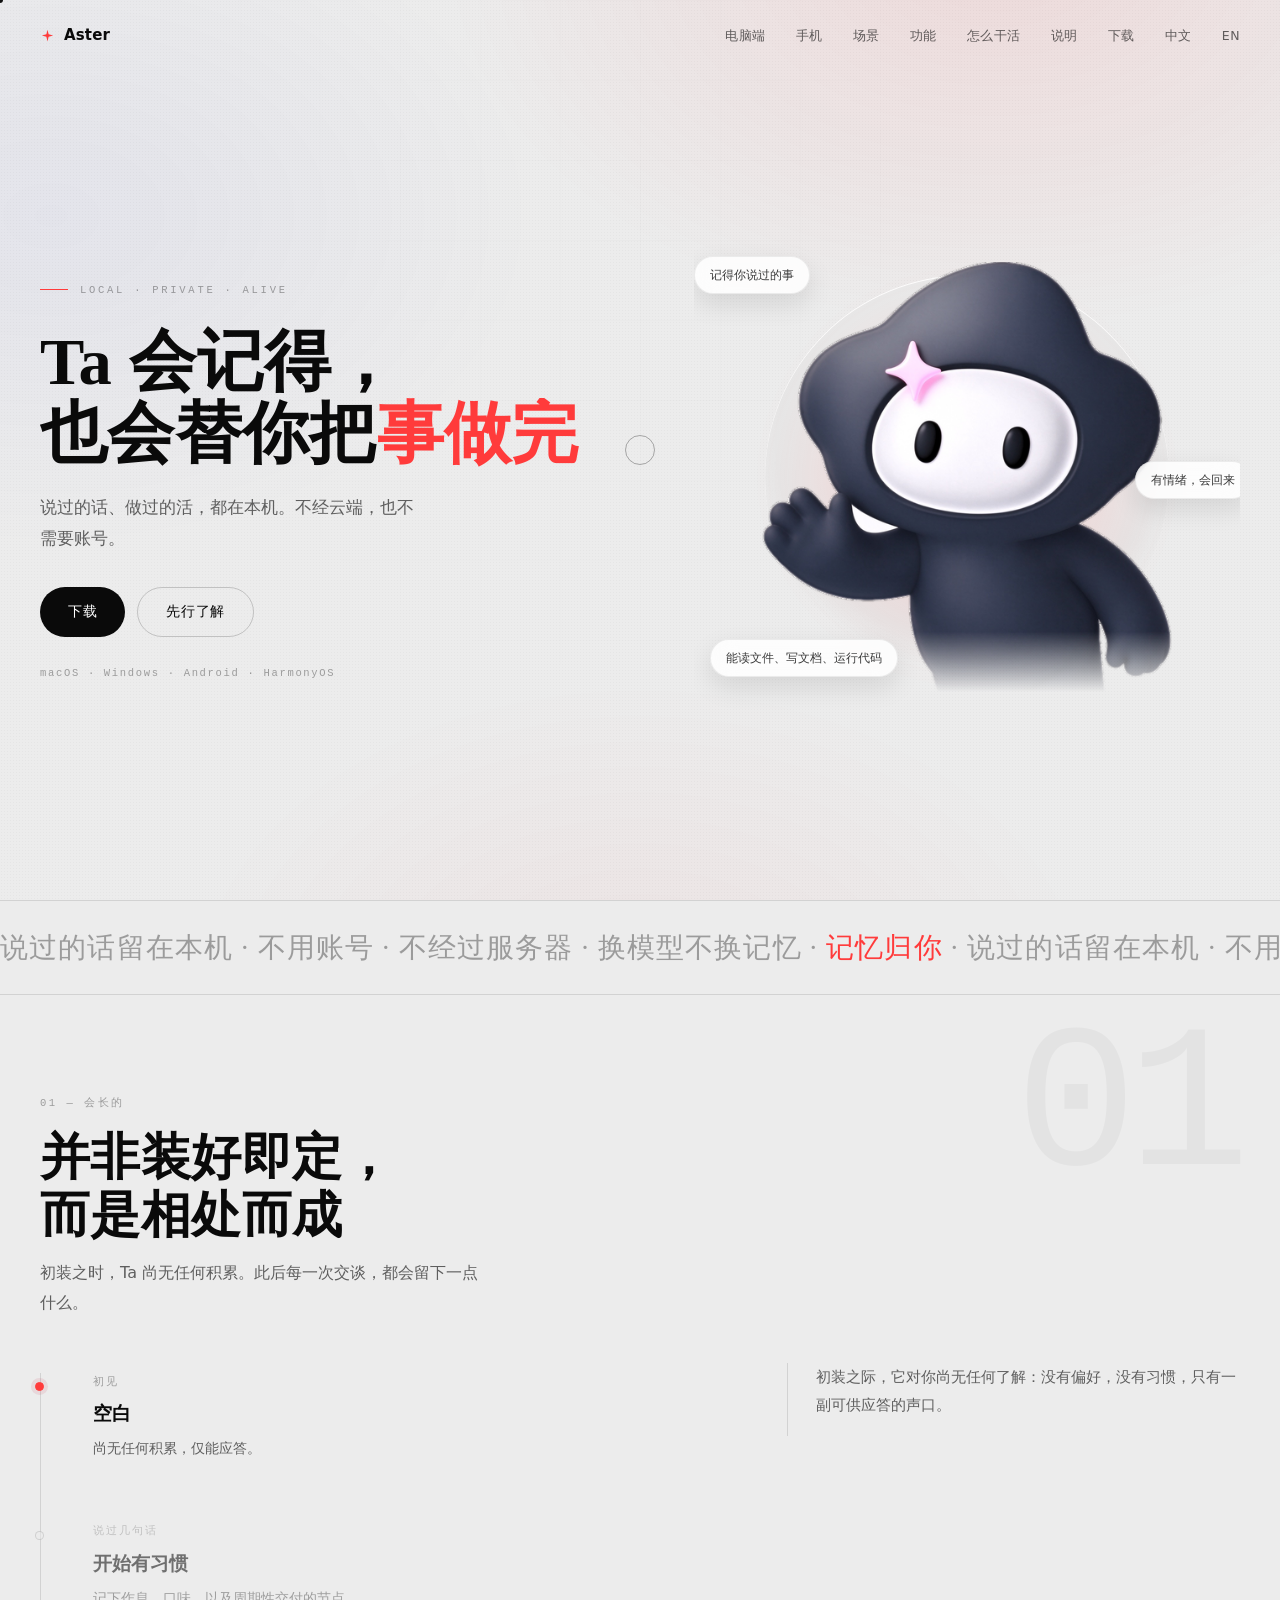
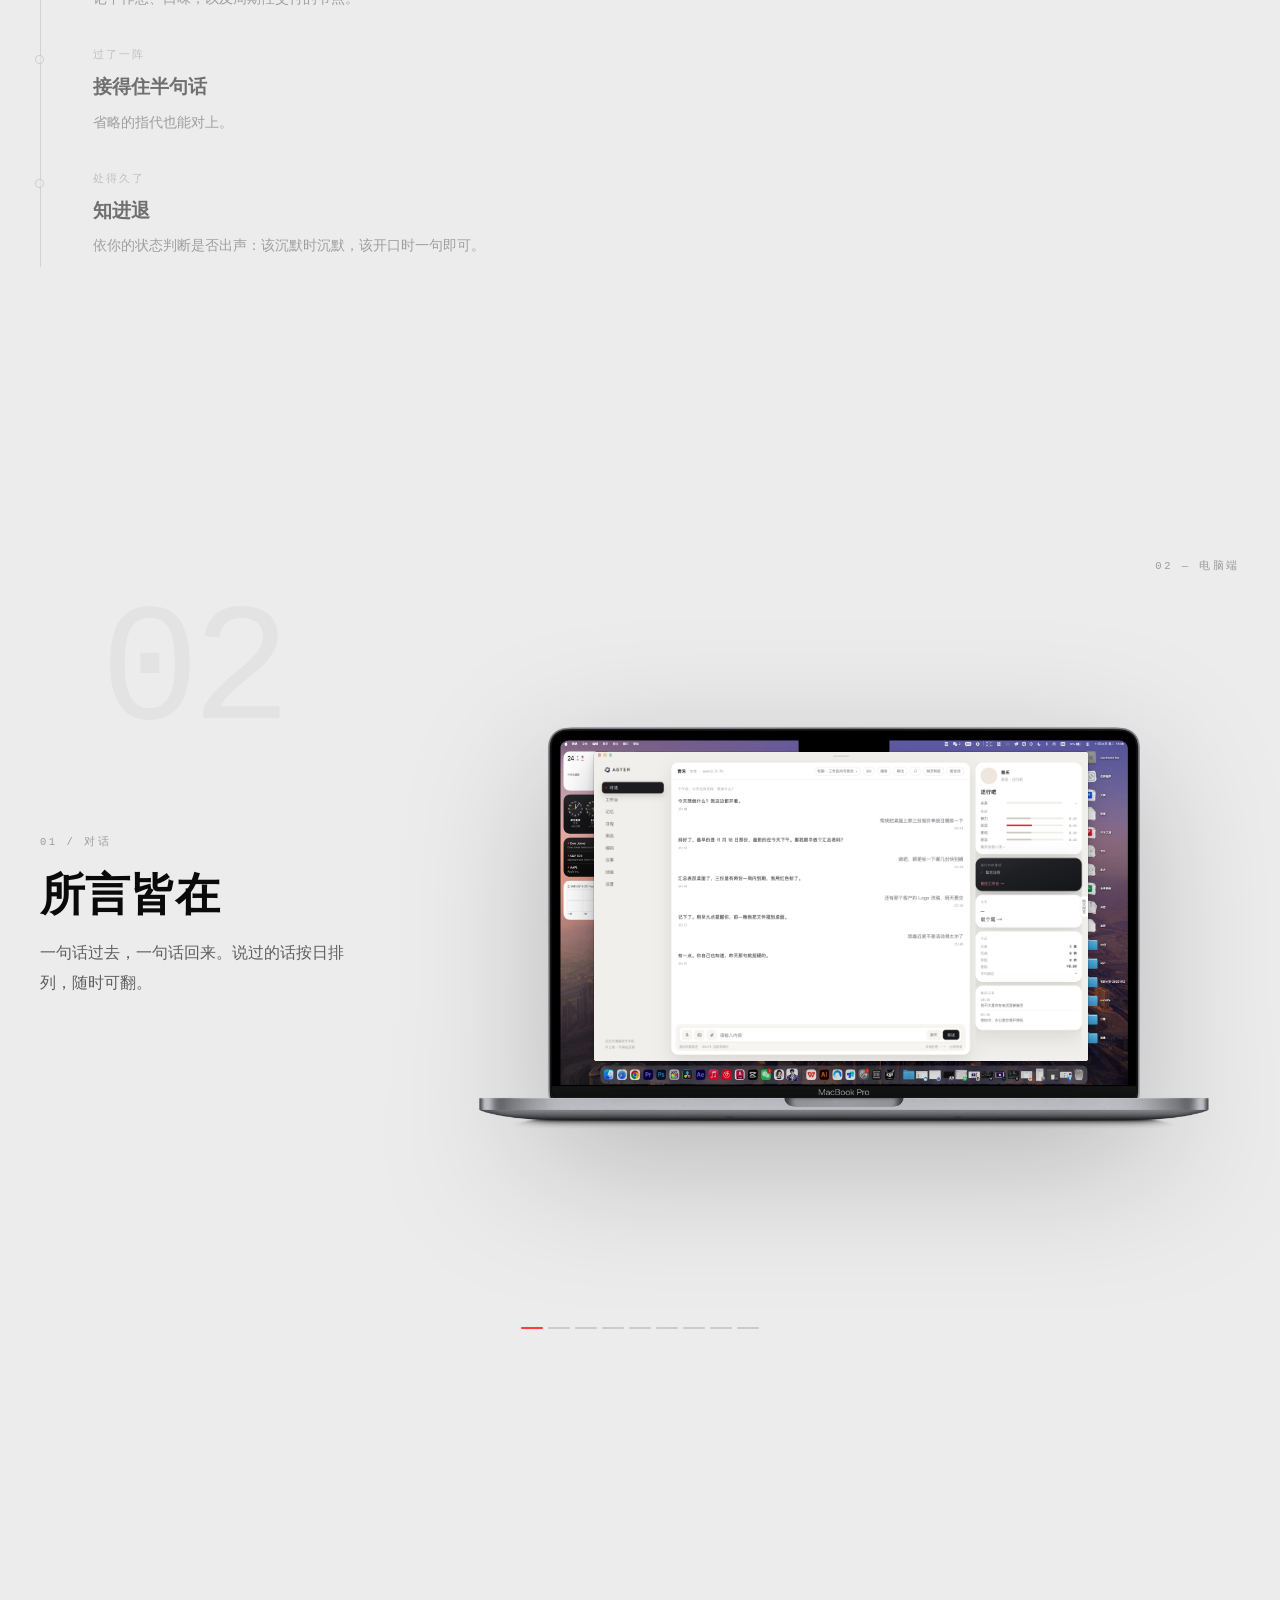
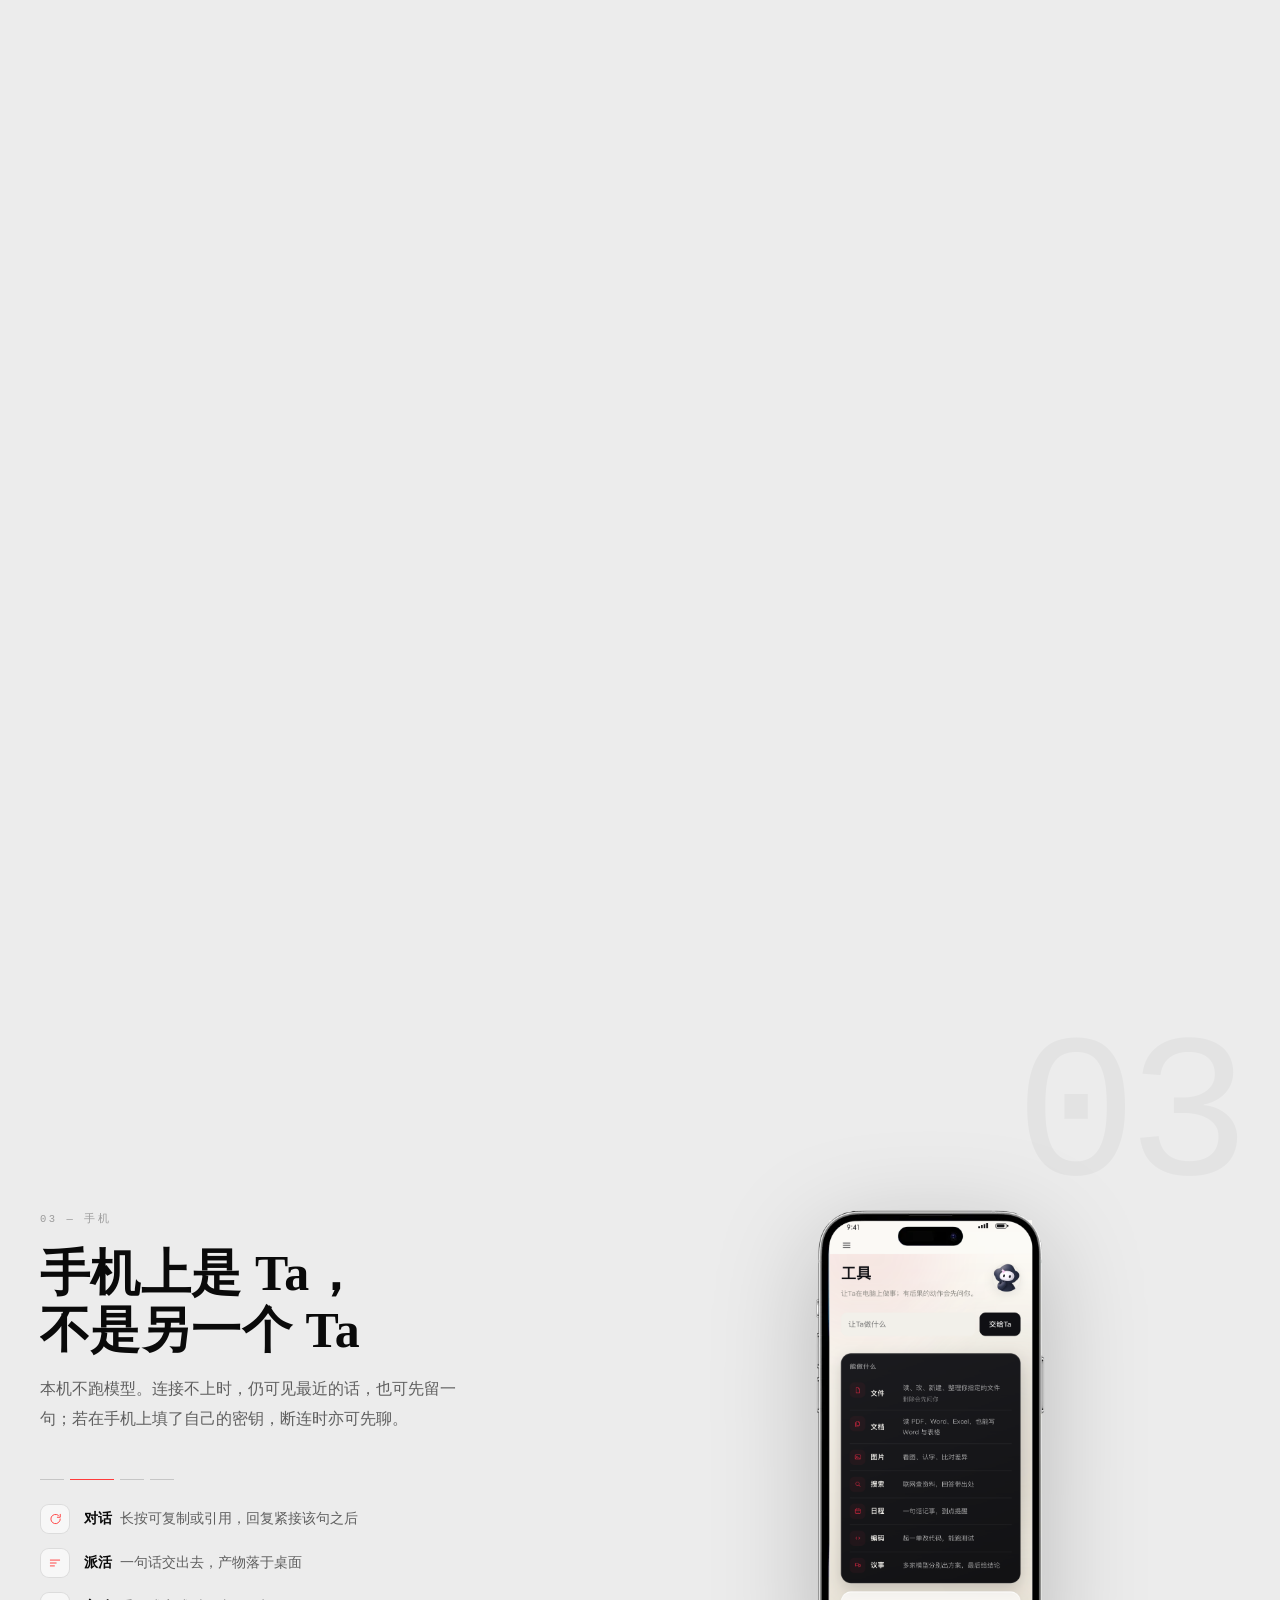
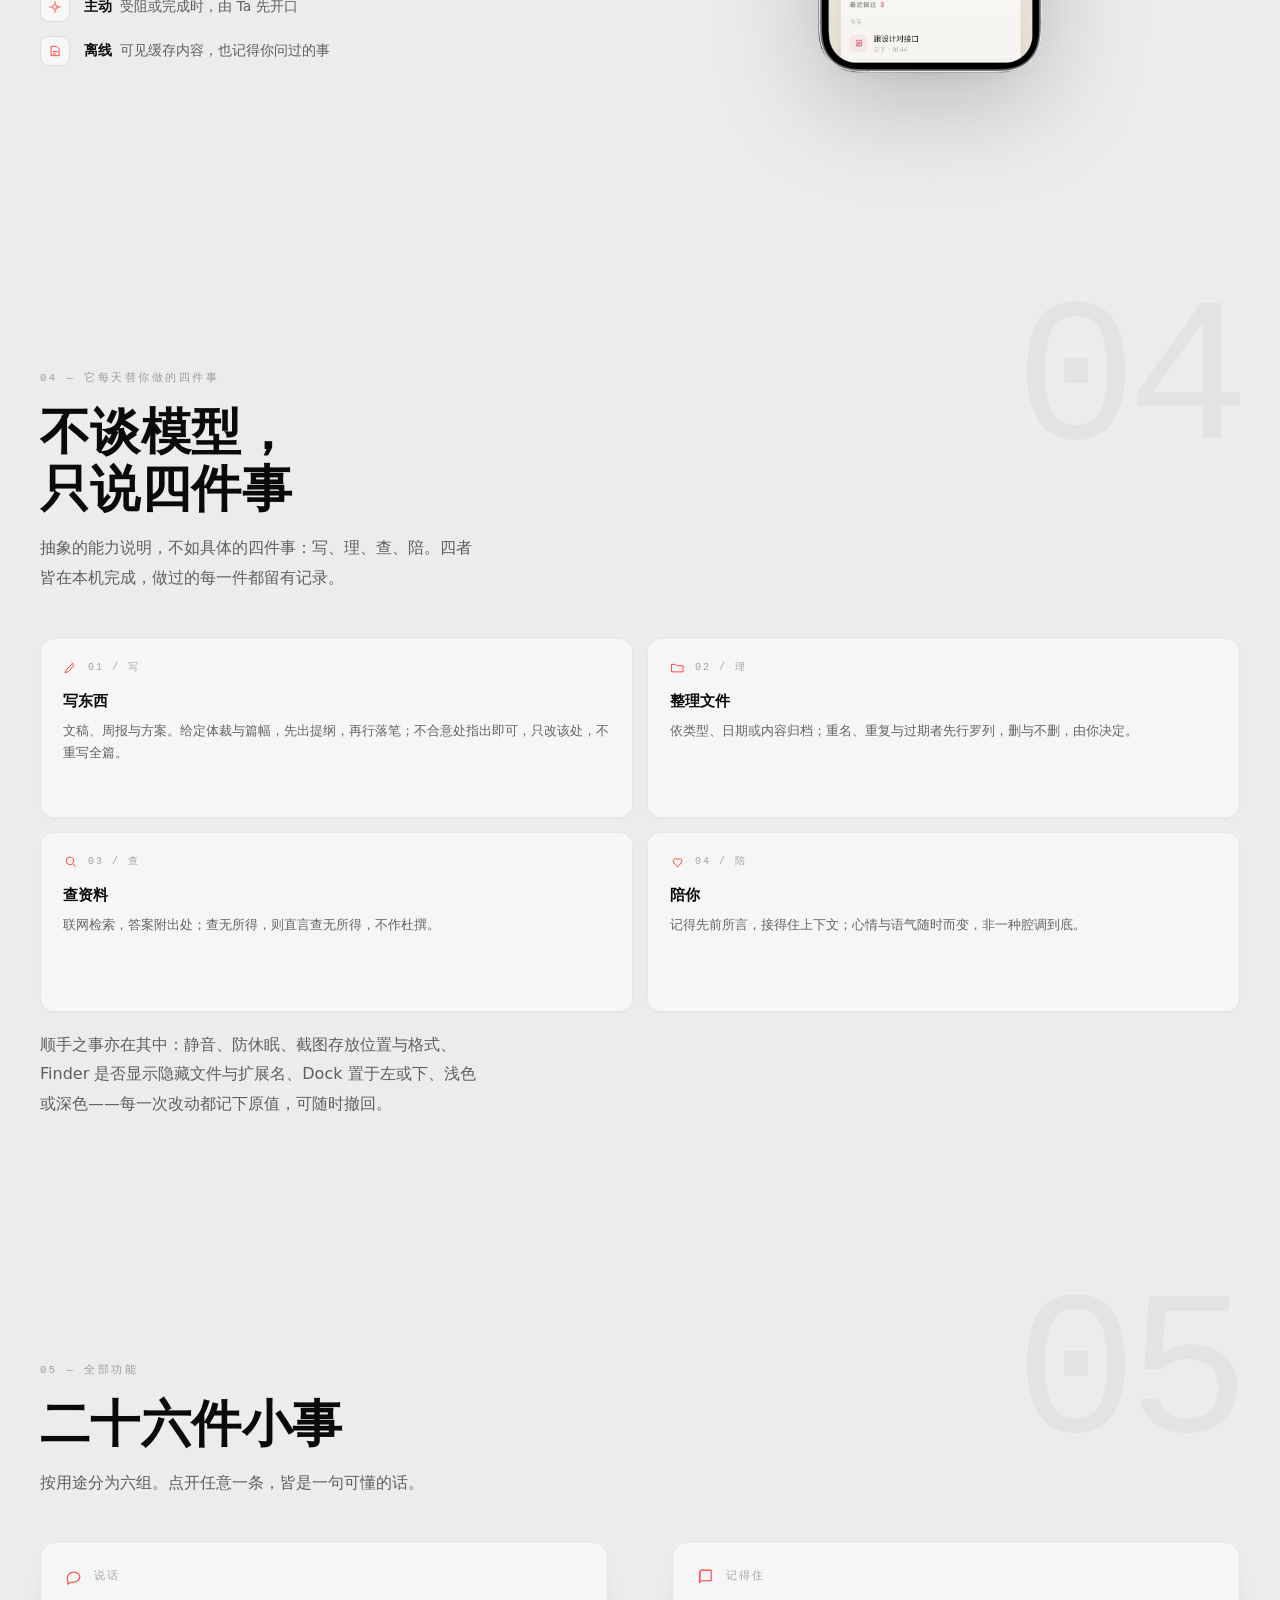
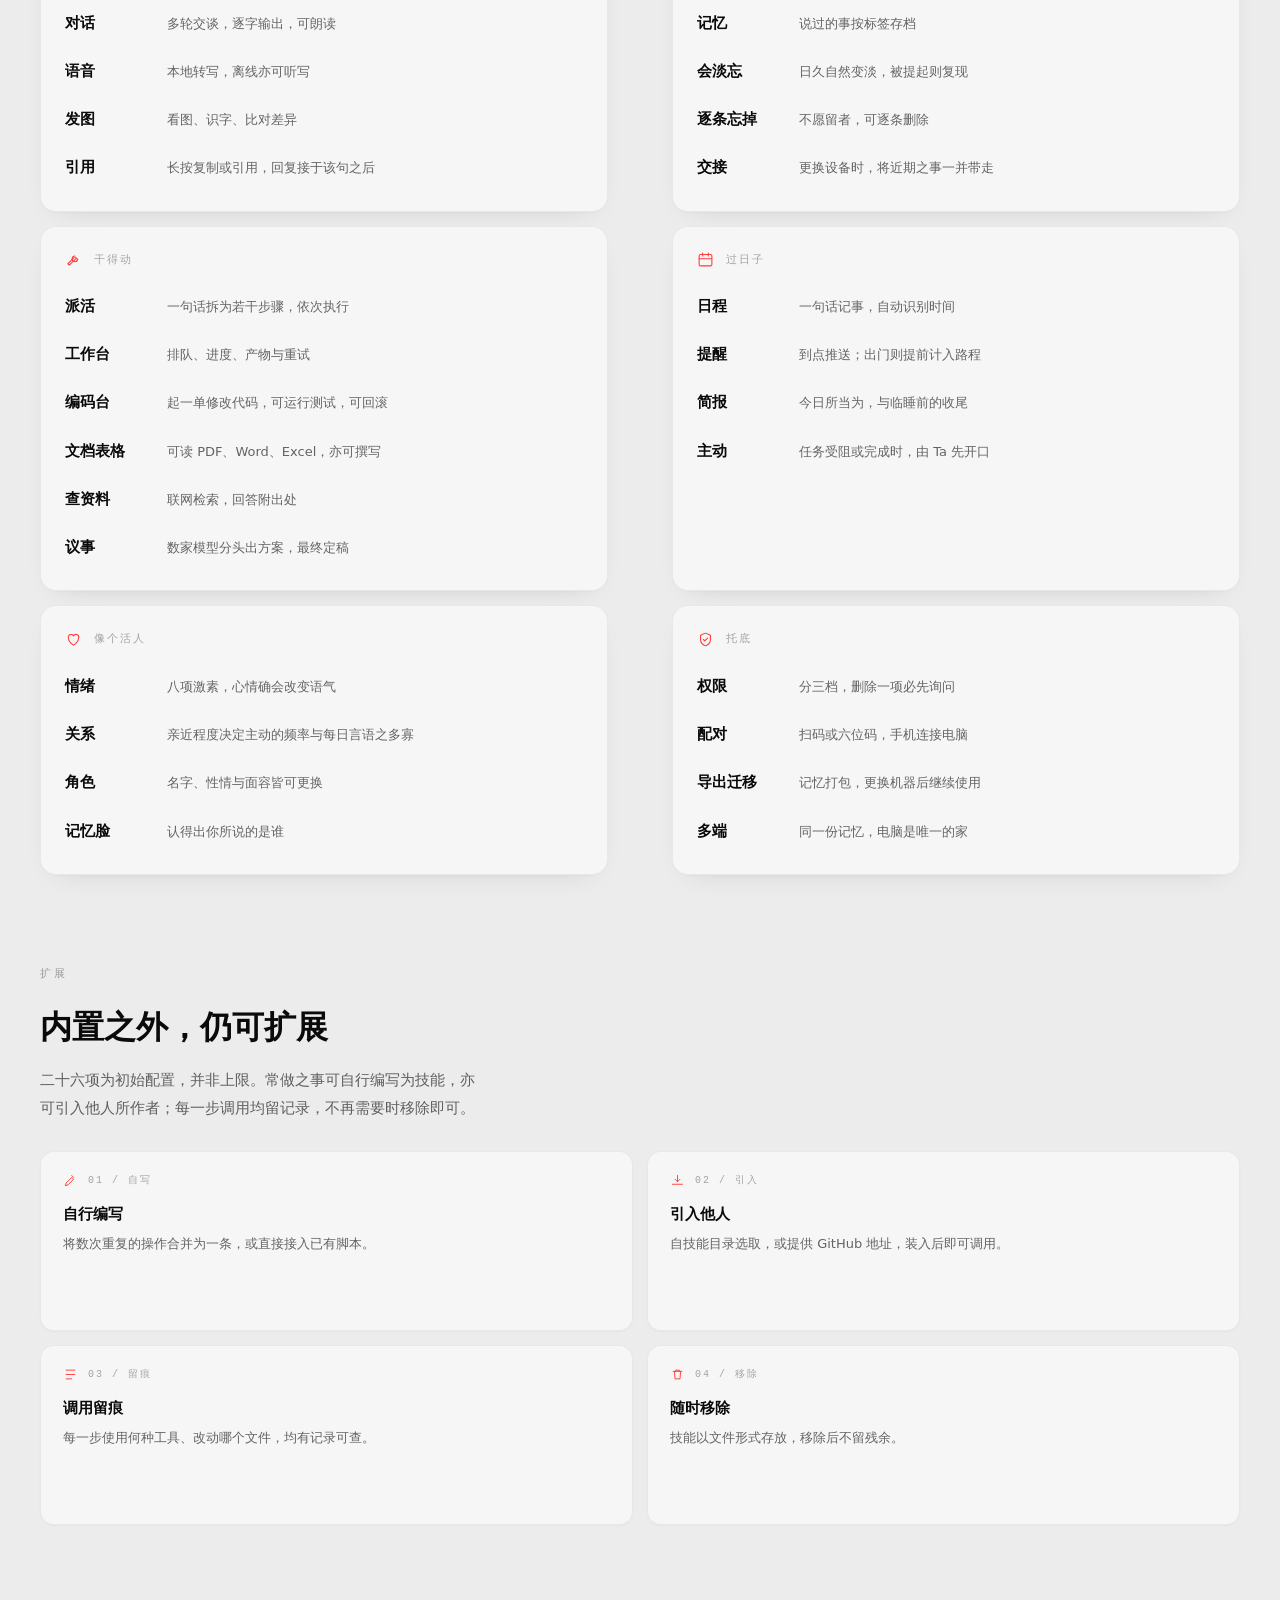
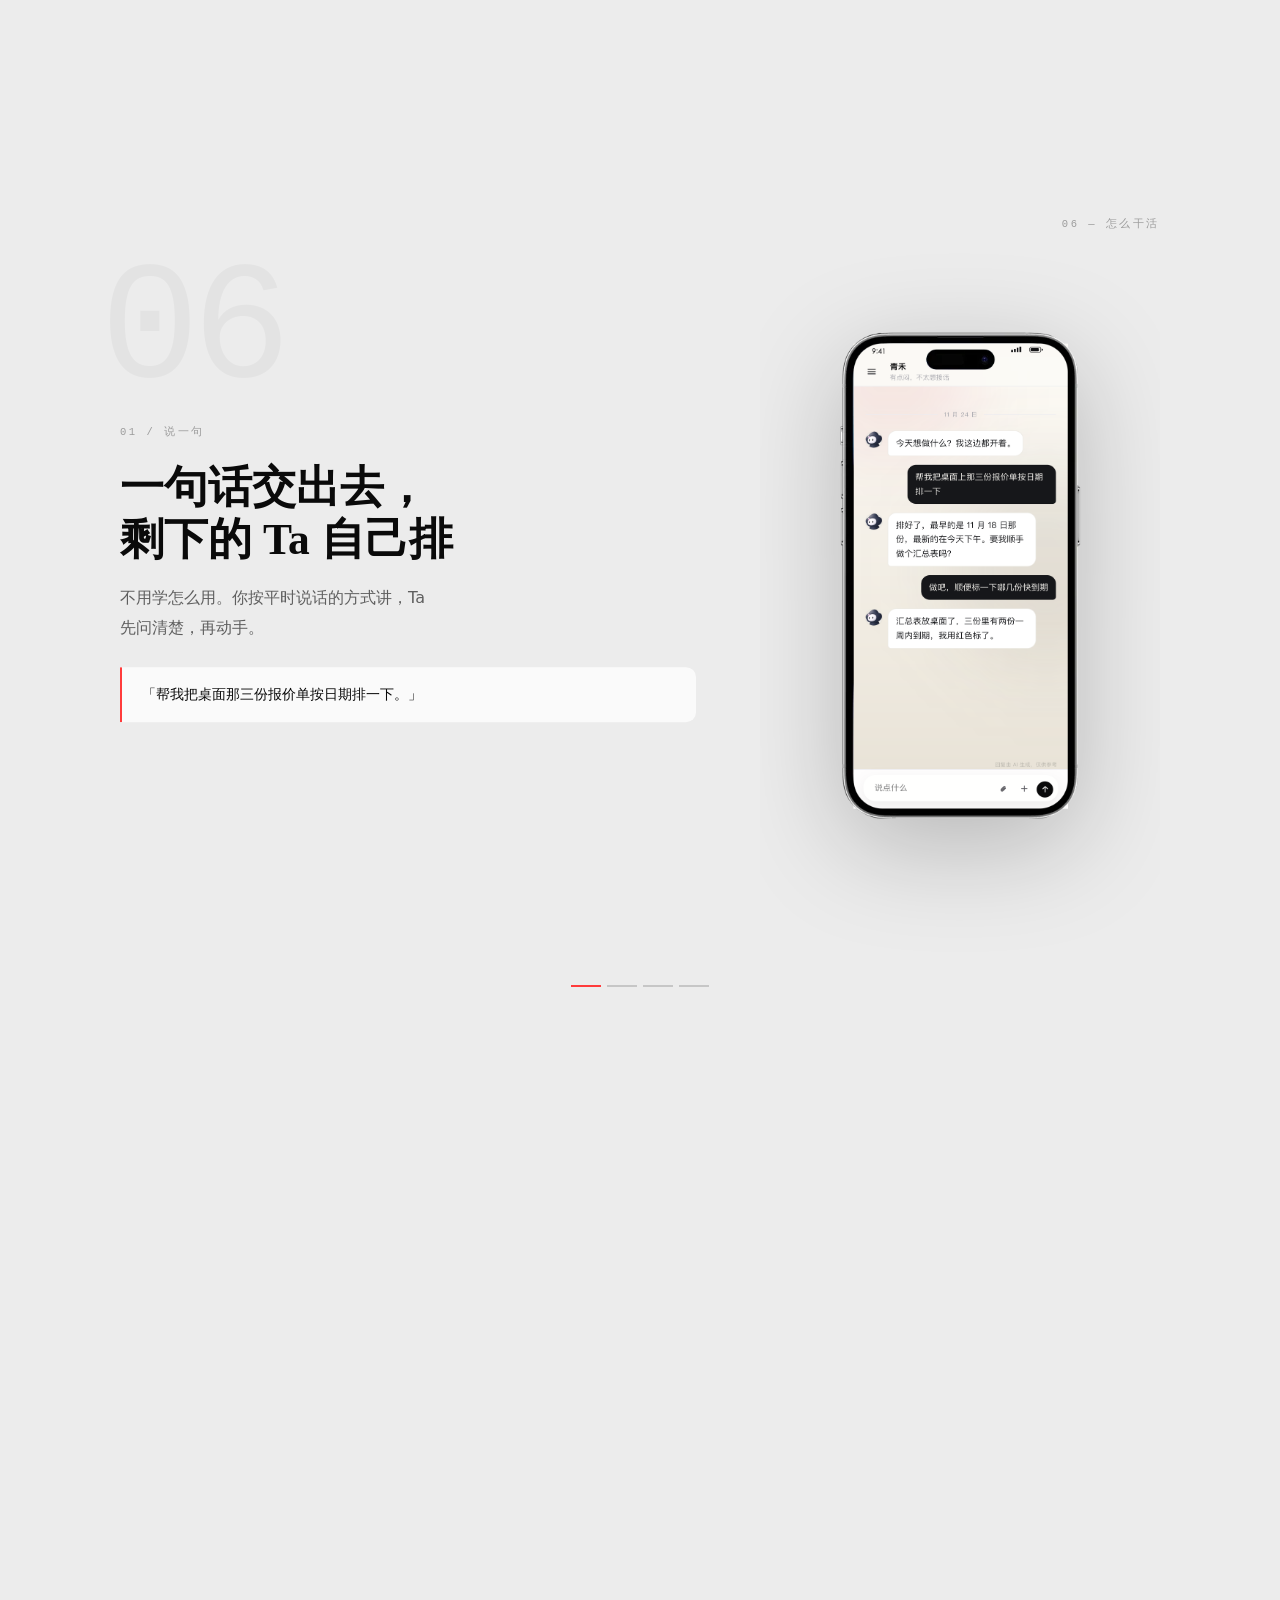
==== index.html @ 1288d89f "官网更新：2026-11-27 11:47" ====
<!doctype html>
<html lang="zh-CN">
<head>
<meta charset="utf-8">
<meta name="viewport" content="width=device-width,initial-scale=1,viewport-fit=cover">
<meta http-equiv="Cache-Control" content="no-store, no-cache, must-revalidate">
<meta http-equiv="Pragma" content="no-cache">
<meta name="build" content="2026-11-25-a">
<title>Aster — 记得住你的数字个体</title>
<meta name="description" content="Aster 住在你的电脑里。说过的话、做过的活，皆在本机。">
<link rel="icon" href="assets/mascot-clean.png">
<style>
/* ══════════ tokens ══════════ */
:root{
  --bg:#ECECEC; --bg-soft:#E4E4E4; --line:rgba(0,0,0,.11);
  --fg:#0A0A0A; --fg2:rgba(0,0,0,.60); --fg3:rgba(0,0,0,.34);
  --red:#FF3B3B; --red-soft:rgba(255,59,59,.10);
  --serif:"Songti SC","Source Han Serif SC","Noto Serif CJK SC",serif;
  --sans:"PingFang SC","Source Han Sans SC","Microsoft YaHei",system-ui,sans-serif;
  --mono:"SF Mono",ui-monospace,Menlo,monospace;
  --pad:clamp(16px,3.2vw,40px);
}
*,*::before,*::after{box-sizing:border-box}
html{-webkit-text-size-adjust:100%}
body{
  margin:0;background:var(--bg);color:var(--fg);font:16px/1.75 var(--sans);
  -webkit-font-smoothing:antialiased;overflow-x:hidden;cursor:none;
}
@media(pointer:coarse){body{cursor:auto}}
a{color:inherit;text-decoration:none}
img{display:block;max-width:100%}
::selection{background:rgba(255,73,73,.3)}
.wrap{width:100%;max-width:1460px;margin:0 auto;padding:0 var(--pad)}
.mono{font-family:var(--mono);font-variant-numeric:tabular-nums}
.serif{font-family:var(--serif);font-weight:600}

/* 背景：三层光 + 细网格 */
.back{position:fixed;inset:0;z-index:0;pointer-events:none;
  background:
    radial-gradient(900px 620px at 78% -6%, rgba(255,59,59,.10), transparent 62%),
    radial-gradient(760px 520px at 4% 24%, rgba(90,100,220,.06), transparent 64%),
    radial-gradient(700px 500px at 50% 112%, rgba(255,59,59,.05), transparent 66%);
}
.grain{position:fixed;inset:0;z-index:1;pointer-events:none;opacity:.5;
  background-image:radial-gradient(rgba(0,0,0,.05) 1px, transparent 1px);
  background-size:3px 3px}
.grid{position:fixed;inset:0;z-index:0;pointer-events:none;opacity:.45;
  background-image:linear-gradient(rgba(0,0,0,.028) 1px,transparent 1px),
                   linear-gradient(90deg,rgba(0,0,0,.028) 1px,transparent 1px);
  background-size:80px 80px;
  -webkit-mask-image:radial-gradient(circle at 50% 24%,#000 0%,transparent 76%);
  mask-image:radial-gradient(circle at 50% 24%,#000 0%,transparent 76%)}
main,header,footer{position:relative;z-index:2}

/* 光标 */
#dot,#ring{position:fixed;left:0;top:0;border-radius:50%;pointer-events:none;z-index:90;
  transform:translate(-50%,-50%);will-change:transform}
#dot{width:6px;height:6px;background:#111}
#ring{width:30px;height:30px;border:1px solid rgba(0,0,0,.30);
  transition:width .3s cubic-bezier(.22,.7,.3,1),height .3s cubic-bezier(.22,.7,.3,1),border-color .3s,background .3s}
body.hot #ring{width:64px;height:64px;border-color:rgba(255,59,59,.9);background:rgba(255,59,59,.07)}
@media(pointer:coarse){#dot,#ring{display:none}}

/* 进度条 */
#bar{position:fixed;left:0;top:0;height:1.5px;width:0;background:var(--red);z-index:95;
  transition:width .1s linear}

/* ══════════ 顶栏 ══════════ */
.top{position:fixed;inset:0 0 auto;z-index:80;height:72px;display:flex;align-items:center;
  border-bottom:1px solid transparent;transition:background .4s,border-color .4s}
.top.on{background:rgba(236,236,236,.78);backdrop-filter:blur(20px);border-bottom-color:var(--line)}
.top .wrap{display:flex;align-items:center;justify-content:space-between}
.logo{display:flex;align-items:center;gap:9px;font-size:15px;font-weight:600;letter-spacing:.01em}
.logo svg{width:15px;height:15px;fill:var(--red)}
.top nav{display:flex;gap:30px}
.top nav a{font-size:12.5px;color:var(--fg2);letter-spacing:.04em;position:relative;transition:color .3s}
.top nav a::after{content:"";position:absolute;left:0;right:100%;bottom:-4px;height:1px;background:var(--red);
  transition:right .35s cubic-bezier(.22,.7,.3,1)}
.top nav a:hover{color:var(--fg)}
.top nav a:hover::after{right:0}
@media(max-width:900px){.top nav{display:none}}

/* ══════════ 首屏 ══════════ */
.hero{padding:clamp(120px,16vh,190px) 0 clamp(60px,10vh,110px);min-height:100vh;display:flex;align-items:center}
.hero .wrap{display:grid;grid-template-columns:1.06fr .94fr;gap:clamp(20px,3vw,48px);align-items:center}
.tag{display:inline-flex;align-items:center;gap:12px;font-family:var(--mono);font-size:10.5px;
  letter-spacing:.26em;color:var(--fg3);margin-bottom:clamp(20px,3vh,34px)}
.tag i{display:block;width:28px;height:1px;background:var(--red)}
h1{font-family:var(--serif);font-weight:600;font-size:clamp(36px,5.2vw,74px);line-height:1.08;
  letter-spacing:.005em;margin:0 0 clamp(18px,2.6vh,30px);text-wrap:balance}
h1 em{font-style:normal;color:var(--red)}
.hero p{color:var(--fg2);font-size:clamp(14.5px,1.3vw,17px);line-height:1.85;
  max-width:36ch;margin:0 0 clamp(26px,3.6vh,40px)}
.acts{display:flex;gap:12px;flex-wrap:wrap;align-items:center}
.btn{display:inline-flex;align-items:center;gap:10px;height:50px;padding:0 28px;border-radius:99px;
  font-size:13.5px;letter-spacing:.05em;position:relative;overflow:hidden;
  transition:transform .3s cubic-bezier(.22,.7,.3,1),color .3s}
.btn span{position:relative;z-index:1}
.btn.p{background:#0A0A0A;color:#fff}
.btn.p::before{content:"";position:absolute;inset:0;background:var(--red);transform:translateY(101%);
  transition:transform .45s cubic-bezier(.22,.7,.3,1)}
.btn.p:hover::before{transform:translateY(0)}
.btn.p:hover{color:#fff}
.btn.g{border:1px solid rgba(0,0,0,.18);color:var(--fg)}
.btn.g:hover{border-color:rgba(0,0,0,.45)}
.hint{margin-top:clamp(22px,3vh,34px);font-family:var(--mono);font-size:10.5px;
  letter-spacing:.16em;color:var(--fg3)}

/* 吉祥物舞台：多层视差 */
.stage{position:relative;height:min(62vh,540px);display:grid;place-items:center;overflow:hidden}
.stage::before{content:"";position:absolute;width:74%;aspect-ratio:1;border-radius:50%;
  background:radial-gradient(circle at 50% 42%, #F7F7F7 0%, #E6E6E6 62%, rgba(230,230,230,0) 72%);
  box-shadow:inset 0 1px 0 rgba(255,255,255,.9)}
.layer{position:absolute;inset:0;display:grid;place-items:center;will-change:transform}
.halo{width:76%;aspect-ratio:1;border-radius:50%;
  background:radial-gradient(circle,rgba(255,73,73,.26),transparent 66%);filter:blur(18px)}
.ring1{width:74%;aspect-ratio:1;border-radius:50%;border:1px solid rgba(255,255,255,.06)}
.ring2{width:92%;aspect-ratio:1;border-radius:50%;border:1px solid rgba(255,255,255,.032)}
.mascot{width:min(86%,430px);aspect-ratio:1;background:url(assets/mascot-light.png) center/contain no-repeat;
  animation:float 6.6s ease-in-out infinite;
  -webkit-mask-image:linear-gradient(to bottom,#000 86%,rgba(0,0,0,0) 100%);
  mask-image:linear-gradient(to bottom,#000 86%,rgba(0,0,0,0) 100%)}
@keyframes float{0%,100%{transform:translateY(0)}50%{transform:translateY(-12px)}}
.bub{position:absolute;padding:8px 15px;border-radius:99px;background:rgba(255,255,255,.86);
  border:1px solid rgba(0,0,0,.07);color:#3A3A3A;font-size:11.5px;white-space:nowrap;
  backdrop-filter:blur(12px);box-shadow:0 10px 26px rgba(0,0,0,.10);z-index:3}
.bub.a{left:0;top:9%}
.bub.b{right:-2%;top:47%}
.bub.c{left:3%;bottom:13%}
@media(max-width:900px){
  .hero{padding:110px 0 50px;min-height:auto}
  .hero .wrap{grid-template-columns:1fr;gap:16px}
  .stage{height:min(46vh,340px);order:-1;overflow:visible}
  .mascot{width:min(68%,250px)}
  .bub{font-size:10.5px;padding:6px 11px}
  .bub.a{left:0;top:6%}.bub.b{right:0;top:52%}.bub.c{display:none}
}

/* ══════════ 跑马灯 ══════════ */
.marquee{border-top:1px solid var(--line);border-bottom:1px solid var(--line);
  padding:22px 0;overflow:hidden;display:flex;gap:0}
.marquee .track{display:flex;gap:56px;white-space:nowrap;animation:mv 42s linear infinite;will-change:transform}
.marquee .track span{font-family:var(--serif);font-size:clamp(18px,2.2vw,30px);color:var(--fg3);letter-spacing:.04em}
.marquee .track span b{color:var(--red);font-weight:400}
@keyframes mv{to{transform:translateX(-50%)}}

/* ══════════ 通用段落 ══════════ */
section{padding:clamp(70px,11vh,130px) 0;position:relative}
h2{font-family:var(--serif);font-weight:600;font-size:clamp(28px,3.9vw,56px);line-height:1.16;
  margin:0 0 14px;letter-spacing:.01em;position:relative;z-index:1}
.sec{position:relative}
.sec::before{content:attr(data-no);position:absolute;right:var(--pad);top:.06em;
  font-family:var(--mono);font-size:clamp(90px,16vw,220px);font-weight:500;letter-spacing:-.05em;
  color:rgba(0,0,0,.035);line-height:1;pointer-events:none;z-index:0}
.lead{color:var(--fg2);font-size:clamp(14px,1.25vw,16.5px);line-height:1.85;max-width:44ch;
  margin:0 0 clamp(30px,5vh,54px)}
.kicker{font-family:var(--mono);font-size:10.5px;letter-spacing:.24em;color:var(--fg3);margin-bottom:16px}

/* 揭示：clip 擦出 */
.rv{opacity:0;transform:translateY(26px);
  transition:opacity .9s cubic-bezier(.22,.7,.3,1),transform .9s cubic-bezier(.22,.7,.3,1)}
.rv.on{opacity:1;transform:none}
h1 .ln,h2 .ln{display:block;overflow:hidden}
h1 .ln>i,h2 .ln>i{display:block;font-style:normal;transform:translateY(110%);
  transition:transform 1.1s cubic-bezier(.19,1,.22,1)}
.on h1 .ln>i,.on h2 .ln>i,h1.on .ln>i,h2.on .ln>i{transform:none}

/* ══════════ 电脑端窗口 ══════════ */
.macw{position:relative;width:100%;aspect-ratio:2730/1535;opacity:0;transform:perspective(1800px) rotateX(6deg);
  transform-origin:50% 0;transition:transform 1.1s cubic-bezier(.19,1,.22,1),opacity .9s;
  filter:drop-shadow(0 40px 70px rgba(0,0,0,.22))}
.macw.on{opacity:1;transform:none}
.macw .mac{width:100%;display:block}
.macw .appwin{position:absolute;left:18.4%;top:13.4%;width:62.4%;height:69.4%;
  border-radius:3px;overflow:hidden;background:#fff;
  box-shadow:0 16px 40px rgba(0,0,0,.30), 0 3px 8px rgba(0,0,0,.16), 0 0 0 .5px rgba(0,0,0,.20)}
/* 没有标题栏：三个圆点直接浮在页面上 */
.macw .appbar{position:absolute;left:4px;top:1px;z-index:3;display:flex;gap:2px;
  pointer-events:none;mix-blend-mode:normal}
.macw .appbar i{width:3.4px;height:3.4px;border-radius:50%;background:#E5A39F}
.macw .appbar i:nth-child(1){background:#E5A39F}
.macw .appbar i:nth-child(2){background:#E6D2A0}
.macw .appbar i:nth-child(3){background:#A6D6B6}
.macw .appbody{position:absolute;inset:0;background:#fff;overflow:hidden}
.macw .shot{position:absolute;left:0;top:0;width:100%;height:100%;object-fit:cover;object-position:top left;
  opacity:0;transition:opacity .6s}
.macw .shot.on{opacity:1}

.win .bar{height:38px;display:flex;align-items:center;gap:7px;padding:0 16px;background:#F4F4F4;
  border-bottom:1px solid rgba(0,0,0,.08)}
.win .bar i{width:9px;height:9px;border-radius:50%;background:#D2D2D2}
.win .bar i:nth-child(1){background:#E8A9A6}
.win .bar i:nth-child(2){background:#EBD9A5}
.win .bar i:nth-child(3){background:#A9DEC0}
.win .bar b{margin-left:12px;font-weight:400;font-family:var(--mono);font-size:10.5px;
  letter-spacing:.1em;color:var(--fg3)}
.shots{position:relative;aspect-ratio:2560/1720;background:#fff}
.shots img{position:absolute;inset:0;width:100%;height:100%;object-fit:cover;opacity:0;
  transform:scale(1.015);transition:opacity .7s,transform .9s cubic-bezier(.22,.7,.3,1)}
.shots img.on{opacity:1;transform:none}
.wtabs{display:flex;gap:6px;margin-top:20px;flex-wrap:wrap}
.wtabs button{appearance:none;background:none;border:1px solid rgba(0,0,0,.14);
  color:var(--fg3);font-size:12px;padding:7px 15px;border-radius:99px;cursor:none;
  transition:color .3s,border-color .3s,background .3s}
.wtabs button.on{color:var(--fg);border-color:#0A0A0A;background:rgba(0,0,0,.04)}
.wtabs button:hover{color:var(--fg)}
.wnote{display:flex;justify-content:space-between;gap:16px;margin-top:18px;flex-wrap:wrap;
  font-family:var(--mono);font-size:10.5px;letter-spacing:.1em;color:var(--fg3)}


@media(max-width:900px){
  .macw .appbar{left:4px;top:4px;gap:1.5px}
  .macw .appbar i{width:2.4px;height:2.4px}
}

/* ══════════ 手机 ══════════ */
.phone{display:grid;grid-template-columns:.92fr 1.08fr;gap:clamp(24px,4vw,56px);align-items:center}
.devwrap{position:relative;height:min(74vh,680px);display:grid;place-items:center;overflow:visible}
.devwrap::after{content:"";position:absolute;bottom:14%;width:38%;height:14px;border-radius:50%;
  background:radial-gradient(ellipse, rgba(0,0,0,.10), rgba(0,0,0,0) 74%);filter:blur(6px);z-index:1}
.dev{position:absolute;width:300px;aspect-ratio:658/827;background:transparent;transform-origin:center center;z-index:2;
  opacity:0;transform:translateY(30px) scale(1.5);
  transition:opacity .25s,transform .5s cubic-bezier(.22,.7,.3,1);
  filter:drop-shadow(0 18px 34px rgba(0,0,0,.22))}
.dev .bez{position:relative;z-index:2;width:100%;display:block;pointer-events:none}
.dev .scr{position:absolute;left:27.51%;top:11.49%;width:45.14%;height:78.11%;
  object-fit:fill;border-radius:0;z-index:1;background:#FBFAF7}
.dev.on{opacity:1;transform:scale(1.5)}


.pbar{display:flex;gap:6px;margin:26px 0 26px}
.pbar i{width:24px;height:1.5px;background:rgba(0,0,0,.16);cursor:none;transition:width .3s,background .3s}
.pbar i.on{width:44px;background:var(--red)}
.plist{display:grid;gap:16px}
.pitem{display:flex;gap:14px;align-items:flex-start;color:var(--fg2);font-size:14px}
.pitem b{color:var(--fg);font-weight:600;margin-right:8px}
.pitem .ic{flex:none;width:30px;height:30px;border-radius:9px;border:1px solid var(--line);background:rgba(255,255,255,.6);
  display:grid;place-items:center;margin-top:-2px}
.pitem .ic svg{width:14px;height:14px;stroke:var(--red);fill:none;stroke-width:1.6;
  stroke-linecap:round;stroke-linejoin:round}
@media(max-width:900px){
  .phone{grid-template-columns:1fr;gap:32px}
  .devwrap{height:min(58vh,470px);overflow:visible}
  .dev{width:250px}
  .dev{transform:translateY(30px) scale(1.5)}
  .dev.on{transform:scale(1.5)}
}

/* ══════════ 功能总览 ══════════ */
.fgrid{display:grid;grid-template-columns:repeat(2,1fr);gap:0 clamp(30px,5vw,80px)}
.fgroup{background:rgba(255,255,255,.55);border:1px solid rgba(0,0,0,.06);border-radius:16px;
  padding:24px 24px 26px;margin-bottom:14px;
  box-shadow:0 1px 2px rgba(0,0,0,.03), 0 10px 28px -18px rgba(0,0,0,.18);
  transition:background .35s,box-shadow .35s,transform .35s}
.fgroup:hover{background:#fff;box-shadow:0 2px 4px rgba(0,0,0,.04), 0 22px 50px -26px rgba(0,0,0,.26)}
.fgroup-h{display:flex;align-items:center;gap:12px;margin-bottom:20px}
.fgroup-h svg{width:17px;height:17px;stroke:var(--red);fill:none;stroke-width:1.5;
  stroke-linecap:round;stroke-linejoin:round}
.fgroup-h span{font-family:var(--mono);font-size:10.5px;letter-spacing:.2em;color:var(--fg3)}
.flist{display:grid;gap:14px}
.fi{display:grid;grid-template-columns:88px 1fr;gap:14px;align-items:baseline;
  padding:4px 0;transition:transform .4s cubic-bezier(.22,.7,.3,1),opacity .3s}
.fi b{font-family:var(--serif);font-size:15px;font-weight:600}
.fi span{color:var(--fg2);font-size:13px;line-height:1.65}
.fi:hover{transform:translateX(6px)}
.fi:hover b{color:var(--red)}
@media(max-width:900px){
  .fgrid{grid-template-columns:1fr}
  .fi{grid-template-columns:78px 1fr}
}

/* ══════════ 叙事 ══════════ */
.story{position:relative}
.pin{position:sticky;top:0;height:100vh;display:grid;grid-template-columns:minmax(0,1fr) 400px;max-width:1340px;margin:0 auto;padding:0 var(--pad);
  align-items:center;overflow:hidden;max-width:1120px;margin:0 auto;padding:0 var(--pad);
  gap:clamp(28px,5vw,72px)}
.scopy{position:relative;width:100%;min-height:340px}
.step{position:absolute;left:0;right:0;top:50%;transform:translateY(-50%);
  opacity:0;pointer-events:none;transition:opacity .6s}
.step.on{opacity:1;pointer-events:auto}
.step .n{font-family:var(--mono);font-size:10.5px;letter-spacing:.24em;color:var(--fg3);margin-bottom:20px}
.step h3{font-family:var(--serif);font-weight:600;font-size:clamp(26px,3.4vw,46px);
  line-height:1.2;margin:0 0 18px}
.step p{color:var(--fg2);font-size:clamp(14px,1.3vw,16px);line-height:1.85;max-width:30ch;margin:0}
.step .say{margin-top:24px;padding:16px 20px;border-left:2px solid var(--red);
  background:rgba(255,255,255,.75);border-radius:0 10px 10px 0;font-size:13.5px;color:var(--fg)}
.svis{position:relative;height:100vh;display:grid;place-items:center;overflow:hidden}
.svis .dev{position:absolute;width:316px}
.sprog{position:absolute;left:50%;bottom:4vh;transform:translateX(-50%);display:flex;gap:6px;z-index:4}
.sprog i{width:30px;height:1.5px;background:rgba(0,0,0,.16);cursor:none}
.sprog i.on{background:var(--red)}
@media(min-width:901px){.story{height:400vh}}
@media(max-width:900px){
  .pin{position:static;height:auto;grid-template-columns:1fr;gap:8px;overflow:visible}
  /* 手机：四幕依次排开，不做滚动切换，也不再裁切 */
  .svis{order:-1;height:auto;overflow:visible;display:grid;place-items:center;padding:0 0 26px}
  .svis .dev{position:absolute;width:330px}
  .svis{position:relative;min-height:440px}
  .svis .dev:not(:first-child){display:none}
  .svis .dev:first-child{position:relative;opacity:1;transform:none}
  .step{position:relative;left:auto;right:auto;top:auto;transform:none;display:block;opacity:1;
    pointer-events:auto;padding:22px 0;border-top:1px solid var(--line)}
  .step:first-child{border-top:0}
  .step h3{font-size:24px;margin-bottom:10px}
  .step p{max-width:none}
  .step .say{margin-top:16px}
  .sprog{display:none}
}

/* ══════════ 数字 ══════════ */
.facts{border-top:1px solid var(--line)}
.facts .row{display:grid;grid-template-columns:repeat(4,1fr);gap:clamp(16px,3vw,40px);
  padding-top:clamp(40px,7vh,72px);padding-bottom:clamp(40px,7vh,72px)}
.fact b{display:block;font-family:var(--mono);font-size:clamp(44px,6vw,84px);font-weight:500;
  letter-spacing:-.03em;line-height:1;margin-bottom:12px}
.fact span{font-size:12px;color:var(--fg3);letter-spacing:.04em}
@media(max-width:900px){
  .facts .row{grid-template-columns:1fr;gap:26px}
  .fact b{font-size:46px}
}

/* ══════════ 下载 ══════════ */
.dl{display:grid;grid-template-columns:repeat(4,1fr);gap:12px}
.dl a{border:1px solid var(--line);border-radius:14px;padding:22px 20px;background:rgba(255,255,255,.55);
  transition:border-color .35s,transform .35s cubic-bezier(.22,.7,.3,1),background .35s;position:relative;overflow:hidden}
.dl a::after{content:"";position:absolute;inset:auto 0 0;height:1px;background:var(--red);
  transform:scaleX(0);transform-origin:left;transition:transform .45s cubic-bezier(.22,.7,.3,1)}
.dl a:hover{border-color:rgba(0,0,0,.22);transform:translateY(-3px);background:#fff}
.dl a:hover::after{transform:scaleX(1)}
.dl h3{margin:0 0 8px;font-size:14.5px;font-weight:600;display:flex;align-items:center;gap:8px}
.dl h3 em{font-style:normal;font-family:var(--mono);font-size:9.5px;letter-spacing:.1em;
  color:var(--red);border:1px solid rgba(255,59,59,.34);padding:2px 6px;border-radius:4px}
.dl span{font-family:var(--mono);font-size:10.5px;letter-spacing:.1em;color:var(--fg3)}
@media(max-width:900px){.dl{grid-template-columns:1fr 1fr;gap:10px}}

/* ══════════ 页脚 ══════════ */
footer{border-top:1px solid var(--line);padding:clamp(40px,7vh,72px) 0 clamp(50px,9vh,90px)}
footer .top-row{display:flex;justify-content:space-between;gap:30px;flex-wrap:wrap;margin-bottom:40px}
footer .mark{display:flex;align-items:center;gap:9px;font-size:14px;font-weight:600}
footer .mark svg{width:13px;height:13px;fill:var(--red)}
footer nav{display:flex;gap:24px;flex-wrap:wrap;font-size:12.5px;color:var(--fg3)}
footer nav a:hover{color:var(--fg)}
footer .last{display:flex;justify-content:space-between;gap:20px;flex-wrap:wrap;
  font-family:var(--mono);font-size:10.5px;letter-spacing:.1em;color:var(--fg3)}
@media(prefers-reduced-motion:reduce){*{animation:none!important;transition:none!important}}

/* 会长：时间轴 + 扩展 */
.timeline{position:relative;margin:10px 0 0;padding-left:26px;border-left:1px solid var(--line)}
.tl{position:relative;padding:0 0 34px 26px}
.tl::before{content:"";position:absolute;left:-32px;top:9px;width:9px;height:9px;border-radius:50%;
  background:var(--bg);border:1px solid rgba(0,0,0,.28)}
.tl:first-child::before{background:var(--red);border-color:var(--red)}
.tl-d{font-family:var(--mono);font-size:10.5px;letter-spacing:.18em;color:var(--fg3);margin-bottom:6px}
.tl-c b{display:block;font-family:var(--serif);font-size:19px;font-weight:600;margin-bottom:4px}
.tl-c span{color:var(--fg2);font-size:14px;line-height:1.75}
.ext{margin-top:76px}
.ext h3{font-family:var(--serif);font-weight:600;font-size:clamp(22px,2.6vw,32px);margin:0 0 12px}
.ext h3 em{font-style:normal;color:var(--red)}
.ext p{color:var(--fg2);font-size:15px;line-height:1.85;max-width:46ch;margin:0 0 28px}
.ext-grid{display:grid;grid-template-columns:repeat(2,1fr);gap:14px}
.ext-i{background:rgba(255,255,255,.55);border:1px solid rgba(0,0,0,.06);border-radius:12px;padding:18px 20px}
.ext-i b{display:block;font-size:14.5px;font-weight:600;margin-bottom:5px}
.ext-i span{color:var(--fg2);font-size:13px;line-height:1.7}
@media(max-width:900px){
  .timeline{padding-left:18px}
  .tl{padding:0 0 26px 18px}
  .tl::before{left:-23px}
  .ext{margin-top:56px}
  .ext-grid{grid-template-columns:1fr}
}

/* 怎么干活：节首 */
.story-head{position:absolute;top:92px;left:0;right:0;z-index:4;pointer-events:none;
  width:100%;padding:0 var(--pad);text-align:right}
@media(min-width:901px){.story-head h2,.story-head .lead{display:none}}
@media(max-width:900px){
  .story-head{position:static;order:-2;padding:0 var(--pad) 6px;pointer-events:auto;text-align:left}
  .story-head h2{display:block;font-size:30px;margin-bottom:12px}
  .story-head .lead{display:block;margin-bottom:18px}
}

/* 怎么干活：角落大号水印数字（与其它节一致） */
.story-wm{position:absolute;left:calc(50% - 580px + var(--pad));top:14vh;z-index:0;pointer-events:none;
  font-family:var(--mono);font-size:clamp(90px,13vw,190px);font-weight:500;
  letter-spacing:-.05em;line-height:1;color:rgba(0,0,0,.035)}
@media(max-width:900px){.story-wm{display:none}}

/* 电脑端：滚动驱动（与「怎么干活」同一套手感） */
.dstory{position:relative}
.dpin{position:sticky;top:0;height:100vh;display:grid;grid-template-columns:minmax(260px,370px) minmax(0,1fr);
  align-items:center;gap:clamp(20px,3vw,48px);max-width:1420px;margin:0 auto;padding:0 var(--pad);
  overflow:hidden}
.dcopy{position:relative;min-height:300px;width:100%}
.dstep{position:absolute;left:0;right:0;top:50%;transform:translateY(-50%);opacity:0;
  pointer-events:none;transition:opacity .5s}
.dstep.on{opacity:1;pointer-events:auto}
.dstep .n{font-family:var(--mono);font-size:10.5px;letter-spacing:.24em;color:var(--fg3);margin-bottom:16px}
.dstep h3{font-family:var(--serif);font-weight:600;font-size:clamp(26px,3.5vw,50px);line-height:1.22;margin:0 0 16px}
.dstep p{color:var(--fg2);font-size:clamp(14px,1.3vw,16px);line-height:1.85;max-width:30ch;margin:0}
.dvis{position:relative;width:100%;display:grid;place-items:center}
.dvis .macw{width:100%}
.dprog{position:absolute;left:50%;bottom:4vh;transform:translateX(-50%);display:flex;gap:5px;z-index:4}
.dprog i{width:22px;height:2px;border-radius:2px;background:rgba(0,0,0,.14)}
.dprog i.on{background:var(--red)}
@media(min-width:901px){.dstory{height:960vh}}
@media(max-width:900px){
  .dstory{height:auto;padding:84px 0 40px}
  .dpin{position:static;height:auto;grid-template-columns:1fr;gap:26px;overflow:visible}
  .dcopy{min-height:0}
  .dstep{position:relative;left:auto;right:auto;top:auto;transform:none;display:none}
  .dstep.on{display:block}
  .dvis{width:100%}
  .dprog{position:static;transform:none;margin:18px auto 0;justify-content:center}
}

/* 成长：时间轴 + 右栏 */
.grow-grid{display:grid;grid-template-columns:minmax(0,1.45fr) minmax(0,1fr);
  gap:clamp(40px,7vw,110px);align-items:start;margin-top:8px}
.grow-note{border-left:1px solid var(--line);padding-left:28px}
.grow-note p{color:var(--fg2);font-size:14.5px;line-height:1.9;margin:0 0 16px}
.grow-num{margin-top:28px}
.grow-num b{display:block;font-family:var(--serif);font-size:44px;line-height:1;letter-spacing:-.02em}
.grow-num span{font-size:12.5px;color:var(--fg3);letter-spacing:.02em}
@media(max-width:900px){
  .grow-grid{grid-template-columns:1fr;gap:32px}
  .grow-note{border-left:0;border-top:1px solid var(--line);padding:24px 0 0}
}

/* 语言开关 */
.lang{font-family:var(--mono);font-size:10.5px;letter-spacing:.16em;color:var(--fg2);
  border:1px solid rgba(0,0,0,.16);border-radius:20px;padding:5px 12px;text-decoration:none;
  transition:color .2s,border-color .2s,background .2s;margin-left:18px}
.lang:hover{color:var(--fg);border-color:rgba(0,0,0,.42);background:rgba(0,0,0,.03)}
@media(max-width:900px){.lang{margin-left:10px;padding:4px 10px;font-size:10px}}

/* 语言切换：两格小胶囊，当前语言高亮 */
.langsw{display:inline-flex;align-items:center;gap:2px;margin-left:20px;padding:2px;
  border:1px solid rgba(0,0,0,.14);border-radius:20px;background:rgba(255,255,255,.5)}
.langsw a{font-family:var(--mono);font-size:10px;letter-spacing:.12em;text-decoration:none;
  color:var(--fg3);padding:3px 9px;border-radius:16px;transition:color .18s,background .18s}
.langsw a:hover{color:var(--fg)}
.langsw a.on{color:#fff;background:var(--fg)}
@media(max-width:900px){.langsw{margin-left:10px}.langsw a{padding:2px 7px;font-size:9.5px}}

/* 手机上：头部分两行——上面 logo，下面一条可横滑的导航，中英切换固定右上角，谁都不挤掉谁
   2026-11-27 补回：这条规则之前只存在于线上仓库，主仓库的 site/ 是老版本，推上去把手机导航覆盖没了 */
@media(max-width:900px){
  .top{height:auto;padding:9px 0}
  .top .wrap{flex-wrap:wrap;row-gap:7px;align-items:center}
  .logo{order:1;flex:0 0 auto}
  .langsw{display:inline-block!important;position:static!important;order:2;margin:0!important}
  .top nav{order:3;flex:1 0 100%;display:flex;gap:16px;overflow-x:auto;max-width:100%;
    -webkit-overflow-scrolling:touch;scrollbar-width:none;padding:2px 0 1px}
  .top nav::-webkit-scrollbar{display:none}
  .top nav a{font-size:12.5px;white-space:nowrap}
}

/* 四件事：卡片按功能网格那套来（红色小图标 + 等宽小标 + 宋体标签），上下两行等高 */
.scn-grid{display:grid;grid-template-columns:repeat(2,1fr);gap:14px;grid-auto-rows:1fr;align-items:stretch}
.scn{background:rgba(255,255,255,.55);border:1px solid rgba(0,0,0,.06);border-radius:14px;
  padding:20px 22px;display:flex;flex-direction:column;height:100%;min-height:180px;
  box-shadow:0 1px 2px rgba(0,0,0,.03);
  transition:background .35s,box-shadow .35s,transform .35s}
.scn:hover{background:#fff;box-shadow:0 18px 40px -24px rgba(0,0,0,.22)}
.scn-h{display:flex;align-items:center;gap:10px;margin-bottom:12px}
.scn-h svg{width:15px;height:15px;stroke:var(--red);fill:none;stroke-width:1.5;
  stroke-linecap:round;stroke-linejoin:round}
.scn-h span{font-family:var(--mono);font-size:10px;letter-spacing:.2em;color:var(--fg3)}
.scn b{font-family:var(--serif);font-size:15px;font-weight:600;margin-bottom:6px}
.scn p{color:var(--fg2);font-size:13px;line-height:1.65;margin:0}
@media(max-width:900px){.scn-grid{grid-template-columns:1fr;grid-auto-rows:auto}}

/* 01 会长的：四条可点，右边换成对应说明文 */
.timeline .tl{cursor:pointer;transition:opacity .3s}
.timeline .tl:not(.on){opacity:.55}
.timeline .tl:hover{opacity:.9}
#grow .tl:not(.on)::before{background:var(--bg);border:1px solid rgba(0,0,0,.22);box-shadow:none}
#grow .tl.on::before{background:var(--red);border-color:var(--red);box-shadow:0 0 0 4px rgba(194,36,60,.10)}
.grow-note p{color:var(--fg2);font-size:clamp(13.5px,1.25vw,15px);line-height:1.9}
.tl.on .tl-c b{color:var(--ink)}
.grow-note p{display:none}
.grow-note p.on{display:block;animation:noteIn .45s cubic-bezier(.22,.7,.3,1) both}
@keyframes noteIn{from{opacity:0;transform:translateY(8px)}to{opacity:1;transform:none}}

/* 02 电脑端：大数字挪到内容上方、左对齐（原来落在右边的空白里，离内容太远） */


/* 02 电脑端：大数字用跟 06 一样的 story-wm 组件，不再另写一套 */
.dstory::before{display:none!important}
</style>
</head>
<body>
<div class="back"></div><div class="grid"></div><div class="grain"></div>
<div id="bar"></div><div id="ring"></div><div id="dot"></div>

<header class="top" id="top">
  <div class="wrap">
    <a class="logo" href="#"><svg viewBox="0 0 24 24"><path d="M12 2.6 13.8 10 21 12l-7.2 2L12 21.4 10.2 14 3 12l7.2-2Z"/></svg>Aster</a>
    <nav>
      <a href="#desktop">电脑端</a>
      <a href="#phone">手机</a>
      <a href="#scenes">场景</a>
      <a href="#features">功能</a>
      <a href="#story">怎么干活</a>
      <a href="docs.html">说明</a>
      <a href="#dl">下载</a>
      <a href="index.html" onclick="localStorage.setItem('lang','zh')">中文</a>
      <a href="en.html" onclick="localStorage.setItem('lang','en')">EN</a></nav>
</div>
</header>

<main>
  <section class="hero">
    <div class="wrap">
      <div>
        <div class="tag rv"><i></i>LOCAL · PRIVATE · ALIVE</div>
        <h1 class="rv"><span class="ln"><i>Ta 会记得，</i></span><span class="ln"><i>也会替你把<em>事做完</em></i></span></h1>
        <p class="rv">说过的话、做过的活，都在本机。不经云端，也不需要账号。</p>
        <div class="acts rv">
          <a class="btn p" href="#dl"><span>下载</span></a>
          <a class="btn g" href="#desktop"><span>先行了解</span></a>
        </div>
        <div class="hint rv">macOS · Windows · Android · HarmonyOS</div>
      </div>
      <div class="stage" id="stage">
        <div class="layer" data-depth="0.4"><div class="halo"></div></div>
        <div class="layer" data-depth="0.7"><div class="ring2"></div></div>
        <div class="layer" data-depth="1.1"><div class="ring1"></div></div>
        <div class="layer" data-depth="2.2"><div class="mascot"></div></div>
        <div class="bub a">记得你说过的事</div>
        <div class="bub b">有情绪，会回来</div>
        <div class="bub c">能读文件、写文档、运行代码</div>
      </div>
    </div>
  </section>

  <div class="marquee"><div class="track" id="track"></div></div>

  <section id="grow" class="sec" data-no="01">
    <div class="wrap">
      <div class="kicker rv">01 — 会长的</div>
      <h2 class="rv"><span class="ln"><i>并非装好即定，<br>而是相处而成</i></span></h2>
      <p class="lead rv">初装之时，Ta 尚无任何积累。此后每一次交谈，都会留下一点什么。</p>
      <div class="grow-grid">
      <div class="timeline">
        <div class="tl rv on" data-i="0"><div class="tl-d">初见</div><div class="tl-c"><b>空白</b><span>尚无任何积累，仅能应答。</span></div></div>
        <div class="tl rv" data-i="1"><div class="tl-d">说过几句话</div><div class="tl-c"><b>开始有习惯</b><span>记下作息、口味，以及周期性交付的节点。</span></div></div>
        <div class="tl rv" data-i="2"><div class="tl-d">过了一阵</div><div class="tl-c"><b>接得住半句话</b><span>省略的指代也能对上。</span></div></div>
        <div class="tl rv" data-i="3"><div class="tl-d">处得久了</div><div class="tl-c"><b>知进退</b><span>依你的状态判断是否出声：该沉默时沉默，该开口时一句即可。</span></div></div>
      </div>
        <aside class="grow-note">
          <p class="on">初装之际，它对你尚无任何了解：没有偏好，没有习惯，只有一副可供应答的声口。</p>
          <p class="">先被记下的是作息：何时入睡、何时起身、何时在途中。其后是口味、用词，以及你屡次提及的那几个人。</p>
          <p class="">半句话即可成立。「那个」「还是老样子」，皆能接续。已说过的结论，无须再述第二遍。</p>
          <p class="">自此它开始判断时机：你忙时不多言，你停下时才开口。关切只提一次，说过便不再提。</p>
        </aside>
      </div>

    </div>
  </section>

  <section id="desktop" class="sec dstory" data-no="02">
    <div class="dpin">
      <div class="story-wm" aria-hidden="true">02</div>
      <div class="story-head"><div class="kicker">02 — 电脑端</div></div>
      <div class="dcopy" id="dcopy">
        <div class="dstep on"><div class="n">01 / 对话</div><h3>所言皆在</h3><p>一句话过去，一句话回来。说过的话按日排列，随时可翻。</p></div>
        <div class="dstep"><div class="n">02 / 工作台</div><h3>排着、跑着、卡着</h3><p>排队、进行、受阻、完成。点开任一条，可见其调用之次序。</p></div>
        <div class="dstep"><div class="n">03 / 记忆</div><h3>所记皆在此处</h3><p>按时间倒序排列，标签已分。不愿留者，当场即可忘掉。</p></div>
        <div class="dstep"><div class="n">04 / 日程</div><h3>一句话便可记下</h3><p>自动辨识时间，到点提醒；远行则提前计入路程。</p></div>
        <div class="dstep"><div class="n">05 / 角色</div><h3>名字亦可更换</h3><p>名字、性情与面容皆在此页。表情随心情而变，点选一张即可定住。</p></div>
        <div class="dstep"><div class="n">06 / 编码</div><h3>改代码亦能承接</h3><p>起一单，自行读取、修改并运行测试；不妥则回滚至上一版。</p></div>
        <div class="dstep"><div class="n">07 / 议事</div><h3>数家模型共同议事</h3><p>同一议题，各自出方案、互相挑漏，最终收敛为一版。</p></div>
        <div class="dstep"><div class="n">08 / 技能</div><h3>自己长出来的手</h3><p>可自行编写，亦可装入他人所作者；每次调用皆留记录，不用时移除即净。</p></div>
        <div class="dstep"><div class="n">09 / 设置</div><h3>都在本机</h3><p>模型、外观、记忆位置与权限范围，只作用于这一台机器。</p></div>
      </div>
      <div class="dvis">
        <div class="macw on" id="win">
          <img class="mac" src="assets/macbook.png" alt="">
          <div class="appwin" id="appwin">
            <div class="appbar"><i></i><i></i><i></i></div>
            <div class="appbody">
              <img class="shot on" src="shots3/d-chat.png" alt="">
              <img class="shot" src="shots3/d-work.png" alt="">
              <img class="shot" src="shots3/d-mem.png" alt="">
              <img class="shot" src="shots3/d-trip.png" alt="">
              <img class="shot" src="shots3/d-role.png" alt="">
              <img class="shot" src="shots3/d-code.png" alt="">
              <img class="shot" src="shots3/d-debate.png" alt="">
              <img class="shot" src="shots3/d-skill.png" alt="">
              <img class="shot" src="shots3/d-set.png" alt="">
            </div>
          </div>
        </div>
      </div>
      <div class="dprog" id="dprog"></div>
    </div>
  </section>

  <section id="phone" class="sec" data-no="03">
    <div class="wrap phone">
      <div>
        <div class="kicker rv">03 — 手机</div>
        <h2 class="rv"><span class="ln"><i>手机上是 Ta，</i></span><span class="ln"><i>不是另一个 Ta</i></span></h2>
        <p class="lead rv">本机不跑模型。连接不上时，仍可见最近的话，也可先留一句；若在手机上填了自己的密钥，断连时亦可先聊。</p>
        <div class="pbar" id="pbar"><i class="on"></i><i></i><i></i><i></i></div>
        <div class="plist">
          <div class="pitem"><span class="ic"><svg viewBox="0 0 24 24"><path d="M21 12a8 8 0 1 1-3.2-6.4"/><path d="M21 4v5h-5"/></svg></span><span><b>对话</b>长按可复制或引用，回复紧接该句之后</span></div>
          <div class="pitem"><span class="ic"><svg viewBox="0 0 24 24"><path d="M4 7h16M4 12h10M4 17h7"/></svg></span><span><b>派活</b>一句话交出去，产物落于桌面</span></div>
          <div class="pitem"><span class="ic"><svg viewBox="0 0 24 24"><path d="M12 3v3M12 18v3M3 12h3M18 12h3"/><circle cx="12" cy="12" r="4"/></svg></span><span><b>主动</b>受阻或完成时，由 Ta 先开口</span></div>
          <div class="pitem"><span class="ic"><svg viewBox="0 0 24 24"><path d="M6 4h9l4 4v12H6z"/><path d="M9 13h7M9 17h4"/></svg></span><span><b>离线</b>可见缓存内容，也记得你问过的事</span></div>
        </div>
      </div>
      <div class="devwrap" id="devwrap">
        <div class="dev on"><img class="scr" src="shots3/talk.png?v=13" alt=""><img class="bez" src="assets/device.png" alt=""></div>
        <div class="dev"><img class="scr" src="shots3/tool.png?v=13" alt=""><img class="bez" src="assets/device.png" alt=""></div>
        <div class="dev"><img class="scr" src="shots3/trip.png?v=13" alt=""><img class="bez" src="assets/device.png" alt=""></div>
        <div class="dev"><img class="scr" src="shots3/mem.png?v=13" alt=""><img class="bez" src="assets/device.png" alt=""></div>
      </div>
    </div>
  </section>

  <section id="scenes" class="sec" data-no="04">
    <div class="wrap">
      <div class="kicker rv">04 — 它每天替你做的四件事</div>
      <h2 class="rv"><span class="ln"><i>不谈模型，<br>只说四件事</i></span></h2>
      <p class="lead rv">抽象的能力说明，不如具体的四件事：写、理、查、陪。四者皆在本机完成，做过的每一件都留有记录。</p>
            <div class="scn-grid rv">
        <div class="scn"><div class="scn-h"><svg viewBox="0 0 24 24"><path d="M4 20l4-1 9-9-3-3-9 9-1 4Z"/><path d="M14 4l3 3"/></svg><span>01 / 写</span></div><b>写东西</b><p>文稿、周报与方案。给定体裁与篇幅，先出提纲，再行落笔；不合意处指出即可，只改该处，不重写全篇。</p></div>
        <div class="scn"><div class="scn-h"><svg viewBox="0 0 24 24"><path d="M3 7h6l2 2h10v10H3z"/></svg><span>02 / 理</span></div><b>整理文件</b><p>依类型、日期或内容归档；重名、重复与过期者先行罗列，删与不删，由你决定。</p></div>
        <div class="scn"><div class="scn-h"><svg viewBox="0 0 24 24"><circle cx="11" cy="11" r="6"/><path d="M20 20l-4.5-4.5"/></svg><span>03 / 查</span></div><b>查资料</b><p>联网检索，答案附出处；查无所得，则直言查无所得，不作杜撰。</p></div>
        <div class="scn"><div class="scn-h"><svg viewBox="0 0 24 24"><path d="M12 20s-7-4.4-7-9a4 4 0 017-2 4 4 0 017 2c0 4.6-7 9-7 9Z"/></svg><span>04 / 陪</span></div><b>陪你</b><p>记得先前所言，接得住上下文；心情与语气随时而变，非一种腔调到底。</p></div>
      </div>
      <p class="lead rv" style="margin-top:18px">顺手之事亦在其中：静音、防休眠、截图存放位置与格式、Finder 是否显示隐藏文件与扩展名、Dock 置于左或下、浅色或深色——每一次改动都记下原值，可随时撤回。</p>
    </div>
  </section>

  <section id="features" class="sec" data-no="05">
    <div class="wrap">
      <div class="kicker rv">05 — 全部功能</div>
      <h2 class="rv"><span class="ln"><i>二十六件小事</i></span></h2>
      <p class="lead rv">按用途分为六组。点开任意一条，皆是一句可懂的话。</p>
      <div class="fgrid" id="fgrid"></div>

      <div class="ext">
        <div class="kicker rv">扩展</div>
        <h3 class="rv">内置之外，仍可扩展</h3>
        <p class="rv">二十六项为初始配置，并非上限。常做之事可自行编写为技能，亦可引入他人所作者；每一步调用均留记录，不再需要时移除即可。</p>
                  <div class="scn-grid rv">
            <div class="scn"><div class="scn-h"><svg viewBox="0 0 24 24"><path d="M4 20l4-1 9-9-3-3-9 9-1 4Z"/><path d="M14 4l3 3"/></svg><span>01 / 自写</span></div><b>自行编写</b><p>将数次重复的操作合并为一条，或直接接入已有脚本。</p></div>
            <div class="scn"><div class="scn-h"><svg viewBox="0 0 24 24"><path d="M12 4v10"/><path d="M8 10l4 4 4-4"/><path d="M4 18h16"/></svg><span>02 / 引入</span></div><b>引入他人</b><p>自技能目录选取，或提供 GitHub 地址，装入后即可调用。</p></div>
            <div class="scn"><div class="scn-h"><svg viewBox="0 0 24 24"><path d="M5 5h14"/><path d="M5 12h14"/><path d="M5 19h9"/></svg><span>03 / 留痕</span></div><b>调用留痕</b><p>每一步使用何种工具、改动哪个文件，均有记录可查。</p></div>
            <div class="scn"><div class="scn-h"><svg viewBox="0 0 24 24"><path d="M5 7h14"/><path d="M9 7V5h6v2"/><path d="M7 7l1 12h8l1-12"/></svg><span>04 / 移除</span></div><b>随时移除</b><p>技能以文件形式存放，移除后不留残余。</p></div>
          </div>
      </div>
    </div>
  </section>

  <section class="story" id="story" data-no="06">
    <div class="pin">
      <div class="story-wm" aria-hidden="true">06</div>
      <div class="story-head">
        <div class="kicker">06 — 怎么干活</div>
        <h2 class="rv"><span class="ln"><i>从一句话<br>到一件事</i></span></h2>
        <p class="lead rv">你说完就可以走开。Ta 拆解、调用、落盘，中途卡住会回来问。</p>
      </div>
      <div class="scopy">
        <div class="step on">
          <div class="n">01 / 说一句</div>
          <h3>一句话交出去，<br>剩下的 Ta 自己排</h3>
          <p>不用学怎么用。你按平时说话的方式讲，Ta 先问清楚，再动手。</p>
          <div class="say">「帮我把桌面那三份报价单按日期排一下。」</div>
        </div>
        <div class="step">
          <div class="n">02 / 拆开做</div>
          <h3>拆成几步，<br>每一步都看得见</h3>
          <p>读桌面、比对日期、生成汇总表。动了哪个文件，都摆在界面上。</p>
          <div class="say">三步，四次调用，一份汇总表。</div>
        </div>
        <div class="step">
          <div class="n">03 / 说一声</div>
          <h3>做完会回来，<br>卡住也会先说</h3>
          <p>结果落在桌面，Ta 回来告诉你放在哪儿。卡住不会闷着。</p>
          <div class="say">「汇总表放桌面了，两份一周内到期，我用红色标了。」</div>
        </div>
        <div class="step">
          <div class="n">04 / 记得住</div>
          <h3>这次说过的，<br>下次不必再说</h3>
          <p>久了会淡，你提一句又亮回来。想忘掉哪条，也由你。</p>
          <div class="say">「他喜欢安静一点的界面，不喜欢花哨。」</div>
        </div>
      </div>
      <div class="svis" id="svis">
        <div class="dev on"><img class="scr" src="shots3/talk.png?v=13" alt=""><img class="bez" src="assets/device.png" alt=""></div>
        <div class="dev"><img class="scr" src="shots3/tool.png?v=13" alt=""><img class="bez" src="assets/device.png" alt=""></div>
        <div class="dev"><img class="scr" src="shots3/trip.png?v=13" alt=""><img class="bez" src="assets/device.png" alt=""></div>
        <div class="dev"><img class="scr" src="shots3/mem.png?v=13" alt=""><img class="bez" src="assets/device.png" alt=""></div>
      </div>
      <div class="sprog" id="sprog"><i class="on"></i><i></i><i></i><i></i></div>
    </div>
  </section>


  <section class="facts">
    <div class="wrap row">
      <div class="fact"><b data-n="1">1</b><span>份记忆，只在你这台电脑上</span></div>
      <div class="fact"><b data-n="0">0</b><span>条对话经过我们的服务器</span></div>
      <div class="fact"><b data-n="3">3</b><span>档权限，删除永远先问</span></div>
      <div class="fact"><b>随时</b><span>导出、迁移、彻底删除</span></div>
    </div>
  </section>

  <section id="dl" class="sec" data-no="07">
    <div class="wrap">
      <div class="kicker rv">07 — 下载</div>
      <h2 class="rv"><span class="ln"><i>先装电脑端</i></span></h2>
      <p class="lead rv">Ta 住在那儿。手机是之后的事：装好，连上。</p>
      <div class="dl" id="dlrow"></div>
    </div>
  </section>
</main>

<footer>
  <div class="wrap">
    <div class="top-row">
      <div class="mark"><svg viewBox="0 0 24 24"><path d="M12 2.6 13.8 10 21 12l-7.2 2L12 21.4 10.2 14 3 12l7.2-2Z"/></svg>Aster</div>
      <nav>
        <a href="privacy.html">隐私政策</a><a href="terms.html">用户协议</a>
        <a href="docs.html">产品说明</a>
      </nav>
    </div>
    <div class="last"><span>© 2026 Aster</span><span>记忆与情绪存于本机，不上传</span></div>
  </div>
</footer>

<script>
if (localStorage.getItem('lang') === 'en') location.replace('en.html');
/* ───── 数据 ───── */
const GROUPS = [
  {ic:'chat', name:'说话', items:[['对话','多轮交谈，逐字输出，可朗读'],['语音','本地转写，离线亦可听写'],['发图','看图、识字、比对差异'],['引用','长按复制或引用，回复接于该句之后']]},
  {ic:'book', name:'记得住', items:[['记忆','说过的事按标签存档'],['会淡忘','日久自然变淡，被提起则复现'],['逐条忘掉','不愿留者，可逐条删除'],['交接','更换设备时，将近期之事一并带走']]},
  {ic:'tool', name:'干得动', items:[['派活','一句话拆为若干步骤，依次执行'],['工作台','排队、进度、产物与重试'],['编码台','起一单修改代码，可运行测试，可回滚'],['文档表格','可读 PDF、Word、Excel，亦可撰写'],['查资料','联网检索，回答附出处'],['议事','数家模型分头出方案，最终定稿']]},
  {ic:'cal', name:'过日子', items:[['日程','一句话记事，自动识别时间'],['提醒','到点推送；出门则提前计入路程'],['简报','今日所当为，与临睡前的收尾'],['主动','任务受阻或完成时，由 Ta 先开口']]},
  {ic:'heart', name:'像个活人', items:[['情绪','八项激素，心情确会改变语气'],['关系','亲近程度决定主动的频率与每日言语之多寡'],['角色','名字、性情与面容皆可更换'],['记忆脸','认得出你所说的是谁']]},
  {ic:'shield', name:'托底', items:[['权限','分三档，删除一项必先询问'],['配对','扫码或六位码，手机连接电脑'],['导出迁移','记忆打包，更换机器后继续使用'],['多端','同一份记忆，电脑是唯一的家']]},
];
const ICONS = {
  chat:'<path d="M21 11.5a8.5 8.5 0 0 1-8.5 8.5H8l-4 3v-4.6A8.5 8.5 0 1 1 21 11.5Z"/>',
  book:'<path d="M4 5.5A2.5 2.5 0 0 1 6.5 3H20v15H6.5A2.5 2.5 0 0 0 4 20.5Z"/><path d="M4 5.5v15"/>',
  tool:'<path d="M14 7a4 4 0 1 0 4 5l-3-3"/><path d="M13 9 4 18l2 2 9-9"/>',
  cal:'<rect x="3" y="5" width="18" height="16" rx="2"/><path d="M8 3v4M16 3v4M3 11h18"/>',
  heart:'<path d="M12 20s-7-4.6-7-9.4A3.9 3.9 0 0 1 12 7a3.9 3.9 0 0 1 7 3.6C19 15.4 12 20 12 20Z"/>',
  shield:'<path d="M12 3 5 6v6c0 4.5 3 7.5 7 9 4-1.5 7-4.5 7-9V6Z"/><path d="M9 12l2 2 4-4"/>',
};
const DL = [
  ['macOS','Apple 芯片 · .dmg','推荐','https://github.com/horizon-66/aster/releases/latest/download/Aster-4.1.2-arm64.dmg'],
  ['Windows','10 / 11 · .exe','','https://github.com/horizon-66/aster/releases/download/v4.1.1/Aster-Setup-4.1.1.exe'],
  ['Android','8.0 以上 · .apk','','https://github.com/horizon-66/aster/releases/download/v4.1.1/Aster-4.1.1.apk'],
  ['HarmonyOS','5.0 以上 · .hap','','https://github.com/horizon-66/aster/releases/latest/download/Aster-4.1.2-harmony-app.zip'],
];

document.body.classList.add('js');

/* ───── 渲染 ───── */
document.getElementById('fgrid').innerHTML = GROUPS.map(g => `
  <div class="fgroup rv">
    <div class="fgroup-h"><svg viewBox="0 0 24 24">${ICONS[g.ic]}</svg><span>${g.name}</span></div>
    <div class="flist">
      ${g.items.map(([k,v]) => `<div class="fi"><b>${k}</b><span>${v}</span></div>`).join('')}
    </div>
  </div>`).join('');

document.getElementById('dlrow').innerHTML = DL.map(([n,s,r,u]) => `
  <a class="rv" href="${u || 'https://github.com/horizon-66/aster/releases/latest'}">
    <h3>${n}${r ? `<em>${r}</em>` : ''}</h3><span>${s}</span>
  </a>`).join('');

const plain = '说过的话留在本机 · 不用账号 · 不经过服务器 · 换模型不换记忆 · ';
document.getElementById('track').innerHTML =
  `<span>${plain}<b>记忆归你</b> · ${plain}<b>可以带走</b> · </span>`.repeat(2);

/* ───── 光标 ───── */
const dot = document.getElementById('dot'), ring = document.getElementById('ring');
let mx = innerWidth/2, my = innerHeight/2, rx = mx, ry = my;
addEventListener('mousemove', e => {
  mx = e.clientX; my = e.clientY;
  dot.style.transform = `translate(${mx}px,${my}px) translate(-50%,-50%)`;
}, {passive:true});
(function loop(){
  rx += (mx - rx) * .14; ry += (my - ry) * .14;
  ring.style.transform = `translate(${rx.toFixed(1)}px,${ry.toFixed(1)}px) translate(-50%,-50%)`;
  requestAnimationFrame(loop);
})();
const HOT = 'a,button,.fi,.pitem,.dev,.dl a';
function bindHot(el){
  el.addEventListener('mouseenter', () => document.body.classList.add('hot'));
  el.addEventListener('mouseleave', () => document.body.classList.remove('hot'));
}
document.querySelectorAll(HOT).forEach(bindHot);

/* ───── 顶栏 + 进度 ───── */
const hdEl = document.getElementById('top'), bar = document.getElementById('bar');
let ticking = false;
function onScroll(){
  if (ticking) return;
  ticking = true;
  requestAnimationFrame(() => {
    hdEl.classList.toggle('on', scrollY > 30);
    const h = document.documentElement.scrollHeight - innerHeight;
    bar.style.width = (h > 0 ? scrollY / h * 100 : 0) + '%';
    ticking = false;
  });
}
addEventListener('scroll', onScroll, {passive:true}); onScroll();

/* ───── 揭示 ───── */
const io = new IntersectionObserver(es => {
  es.forEach(e => {
    if (!e.isIntersecting) return;
    const el = e.target;
    const sib = [...(el.parentElement?.children || [])].filter(x => x.classList.contains('rv'));
    el.style.transitionDelay = (Math.max(0, sib.indexOf(el)) % 4) * .07 + 's';
    el.classList.add('on');
    io.unobserve(el);
  });
}, {threshold:.12, rootMargin:'0px 0px -6% 0px'});
document.querySelectorAll('.rv').forEach(el => io.observe(el));
const winEl = document.getElementById('win');
if (winEl) {
  const ioW = new IntersectionObserver(es => {
    es.forEach(e => { if (e.isIntersecting) { winEl.classList.add('on'); ioW.unobserve(winEl); } });
  }, {threshold:.08});
  ioW.observe(winEl);
  setTimeout(() => winEl.classList.add('on'), 2400);
}
setTimeout(() => document.querySelectorAll('.rv').forEach(el => el.classList.add('on')), 2400);

/* ───── 首屏视差 ───── */
(function(){
  const stage = document.getElementById('stage');
  if (!stage) return;
  const layers = [...stage.querySelectorAll('.layer')];
  let tx = 0, ty = 0, cx = 0, cy = 0;
  if (matchMedia('(pointer:fine)').matches) {
    stage.addEventListener('mousemove', e => {
      const r = stage.getBoundingClientRect();
      tx = (e.clientX - r.left - r.width/2) / r.width;
      ty = (e.clientY - r.top - r.height/2) / r.height;
    });
    stage.addEventListener('mouseleave', () => { tx = 0; ty = 0; });
    (function anim(){
      cx += (tx - cx) * .07; cy += (ty - cy) * .07;
      layers.forEach(l => {
        const d = parseFloat(l.dataset.depth || 1);
        l.style.transform = `translate(${(-cx*d*22).toFixed(2)}px, ${(-cy*d*18).toFixed(2)}px)`;
      });
      requestAnimationFrame(anim);
    })();
  }
})();

/* ───── 电脑端三屏 ───── */

/* ───── 手机轮播 ───── */
(function(){
  const box = document.getElementById('devwrap');
  const devs = [...box.querySelectorAll('.dev')];
  const bars = [...document.getElementById('pbar').children];
  let i = 0, timer;
  function show(n){
    i = (n + devs.length) % devs.length;
    devs.forEach((d,k) => d.classList.toggle('on', k === i));
    bars.forEach((b,k) => b.classList.toggle('on', k === i));
  }
  function play(){ stop(); timer = setInterval(() => show(i+1), 3600); }
  function stop(){ if (timer) clearInterval(timer); }
  bars.forEach((b,k) => b.addEventListener('click', () => { show(k); play(); }));
  box.addEventListener('mouseenter', stop); box.addEventListener('mouseleave', play);
  let sx = null;
  box.addEventListener('touchstart', e => { sx = e.touches[0].clientX; stop(); }, {passive:true});
  box.addEventListener('touchend', e => {
    if (sx === null) return;
    const dx = e.changedTouches[0].clientX - sx;
    if (Math.abs(dx) > 34) show(i + (dx < 0 ? 1 : -1));
    sx = null; play();
  }, {passive:true});
  play();
})();

/* ───── 叙事 ───── */
(function(){
  const sec = document.getElementById('story');
  const steps = [...sec.querySelectorAll('.step')];
  const devs = [...sec.querySelectorAll('.svis .dev')];
  const bars = [...document.getElementById('sprog').children];
  const wide = () => innerWidth > 900;
  let cur = -1;
  function set(n){
    if (n === cur) return;
    cur = n;
    steps.forEach((s,k) => s.classList.toggle('on', k === n));
    devs.forEach((d,k) => d.classList.toggle('on', k === n));
    bars.forEach((b,k) => b.classList.toggle('on', k === n));
  }
  if (wide()) {
    const upd = () => {
      const r = sec.getBoundingClientRect();
      const total = sec.offsetHeight - innerHeight;
      const p = Math.min(1, Math.max(0, -r.top / Math.max(1, total)));
      set(Math.min(steps.length - 1, Math.floor(p * steps.length + .12)));
    };
    addEventListener('scroll', upd, {passive:true});
    addEventListener('resize', upd);
    upd();
  } else {
    set(0);
    let k = 0;
    setInterval(() => { k = (k+1) % steps.length; set(k); }, 3800);
  }
  bars.forEach((b,k) => b.addEventListener('click', () => {
    if (!wide()) { set(k); return; }
    const total = sec.offsetHeight - innerHeight;
    scrollTo({top: sec.offsetTop + total * (k + .5) / steps.length, behavior:'smooth'});
  }));
})();

/* ───── 数字 ───── */
document.querySelectorAll('[data-n]').forEach(el => {
  const target = +el.dataset.n;
  const io2 = new IntersectionObserver(es => {
    es.forEach(e => {
      if (!e.isIntersecting) return;
      const t0 = performance.now();
      (function tick(now){
        const p = Math.min(1, (now - t0) / 900);
        el.textContent = Math.round(target * (1 - Math.pow(1 - p, 3)));
        if (p < 1) requestAnimationFrame(tick);
      })(t0);
      io2.unobserve(el);
    });
  }, {threshold:.5});
  io2.observe(el);
});

/* 电脑端：滚动翻九屏 */
(function(){
  const sec = document.getElementById('desktop');
  if (!sec) return;
  const steps = [...sec.querySelectorAll('.dstep')];
  const shots = [...sec.querySelectorAll('.appbody .shot')];
  const prog = document.getElementById('dprog');
  prog.innerHTML = steps.map((_, i) => '<i' + (i === 0 ? ' class="on"' : '') + '></i>').join('');
  const bars = [...prog.children];
  const wide = () => innerWidth > 900;
  let cur = -1;
  function set(n){
    if (n === cur) return;
    cur = n;
    steps.forEach((el, i) => el.classList.toggle('on', i === n));
    shots.forEach((el, i) => el.classList.toggle('on', i === n));
    bars.forEach((el, i) => el.classList.toggle('on', i === n));
  }
  if (wide()) {
    const upd = () => {
      const r = sec.getBoundingClientRect();
      const total = sec.offsetHeight - innerHeight;
      const p = Math.min(1, Math.max(0, -r.top / Math.max(1, total)));
      set(Math.min(steps.length - 1, Math.floor(p * steps.length + .12)));
    };
    addEventListener('scroll', upd, {passive:true});
    addEventListener('resize', upd);
    upd();
  } else {
    set(0);
    let k = 0;
    setInterval(() => { k = (k + 1) % steps.length; set(k); }, 3600);
  }
})();

/* 01 会长的：点节点换说明文，滚动也会自动推进 */
(function(){
  const sec = document.getElementById('grow');
  if (!sec) return;
  const tls = [...sec.querySelectorAll('.timeline .tl')];
  const notes = [...sec.querySelectorAll('.grow-note p')];
  if (!tls.length || !notes.length) return;
  let cur = -1;
  function set(n){
    if (n === cur || n < 0 || n >= tls.length) return;
    cur = n;
    tls.forEach((el,i)=>el.classList.toggle('on', i===n));
    notes.forEach((el,i)=>el.classList.toggle('on', i===n));
  }
  tls.forEach((el,i)=>{ el.addEventListener('click', ()=>set(i)); });
  set(0);
  // 滚动推进（只在宽屏，窄屏占位太高会来回跳）
  if (innerWidth > 900) {
    const upd = () => {
      const r = sec.getBoundingClientRect();
      const total = Math.max(1, sec.offsetHeight - innerHeight);
      const p = Math.min(1, Math.max(0, -r.top / total));
      set(Math.min(tls.length - 1, Math.floor(p * tls.length + .15)));
    };
    addEventListener('scroll', upd, {passive:true});
    addEventListener('resize', upd);
  }
})();
</script>
</body>
</html>
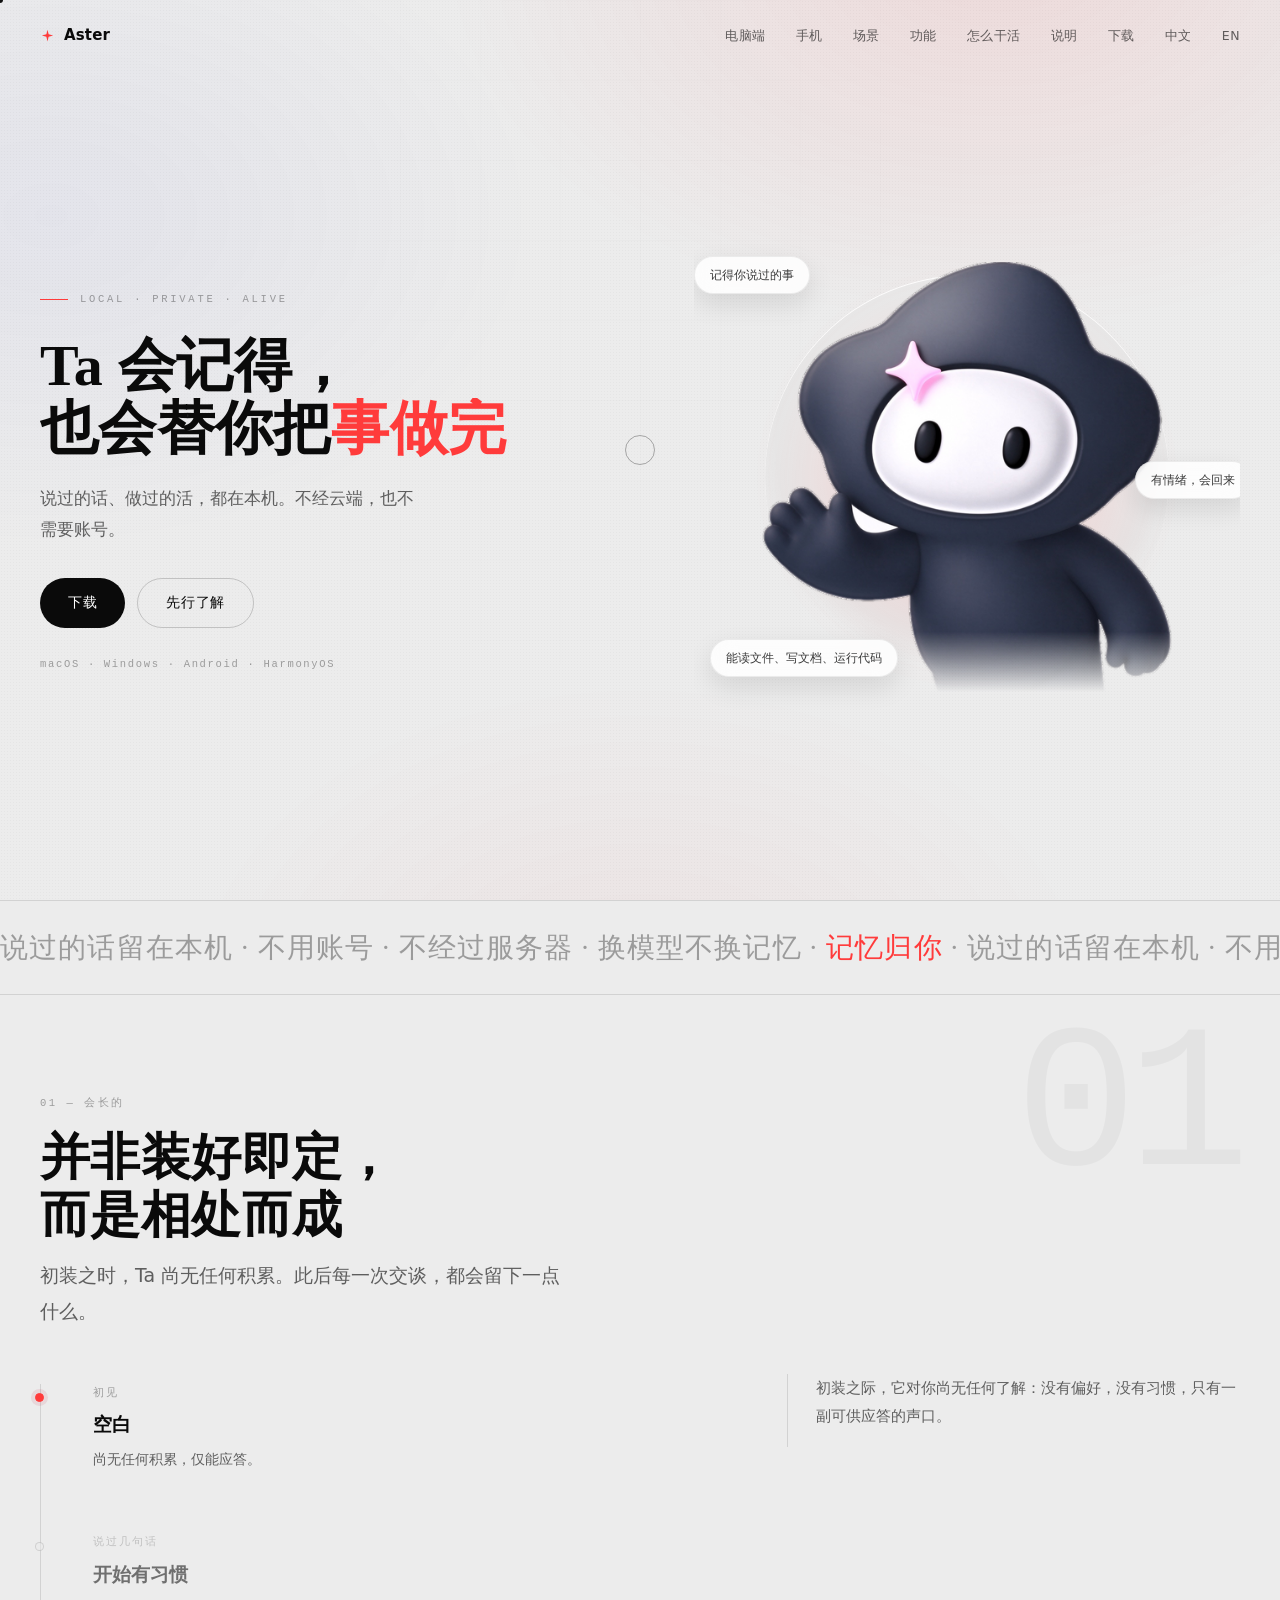
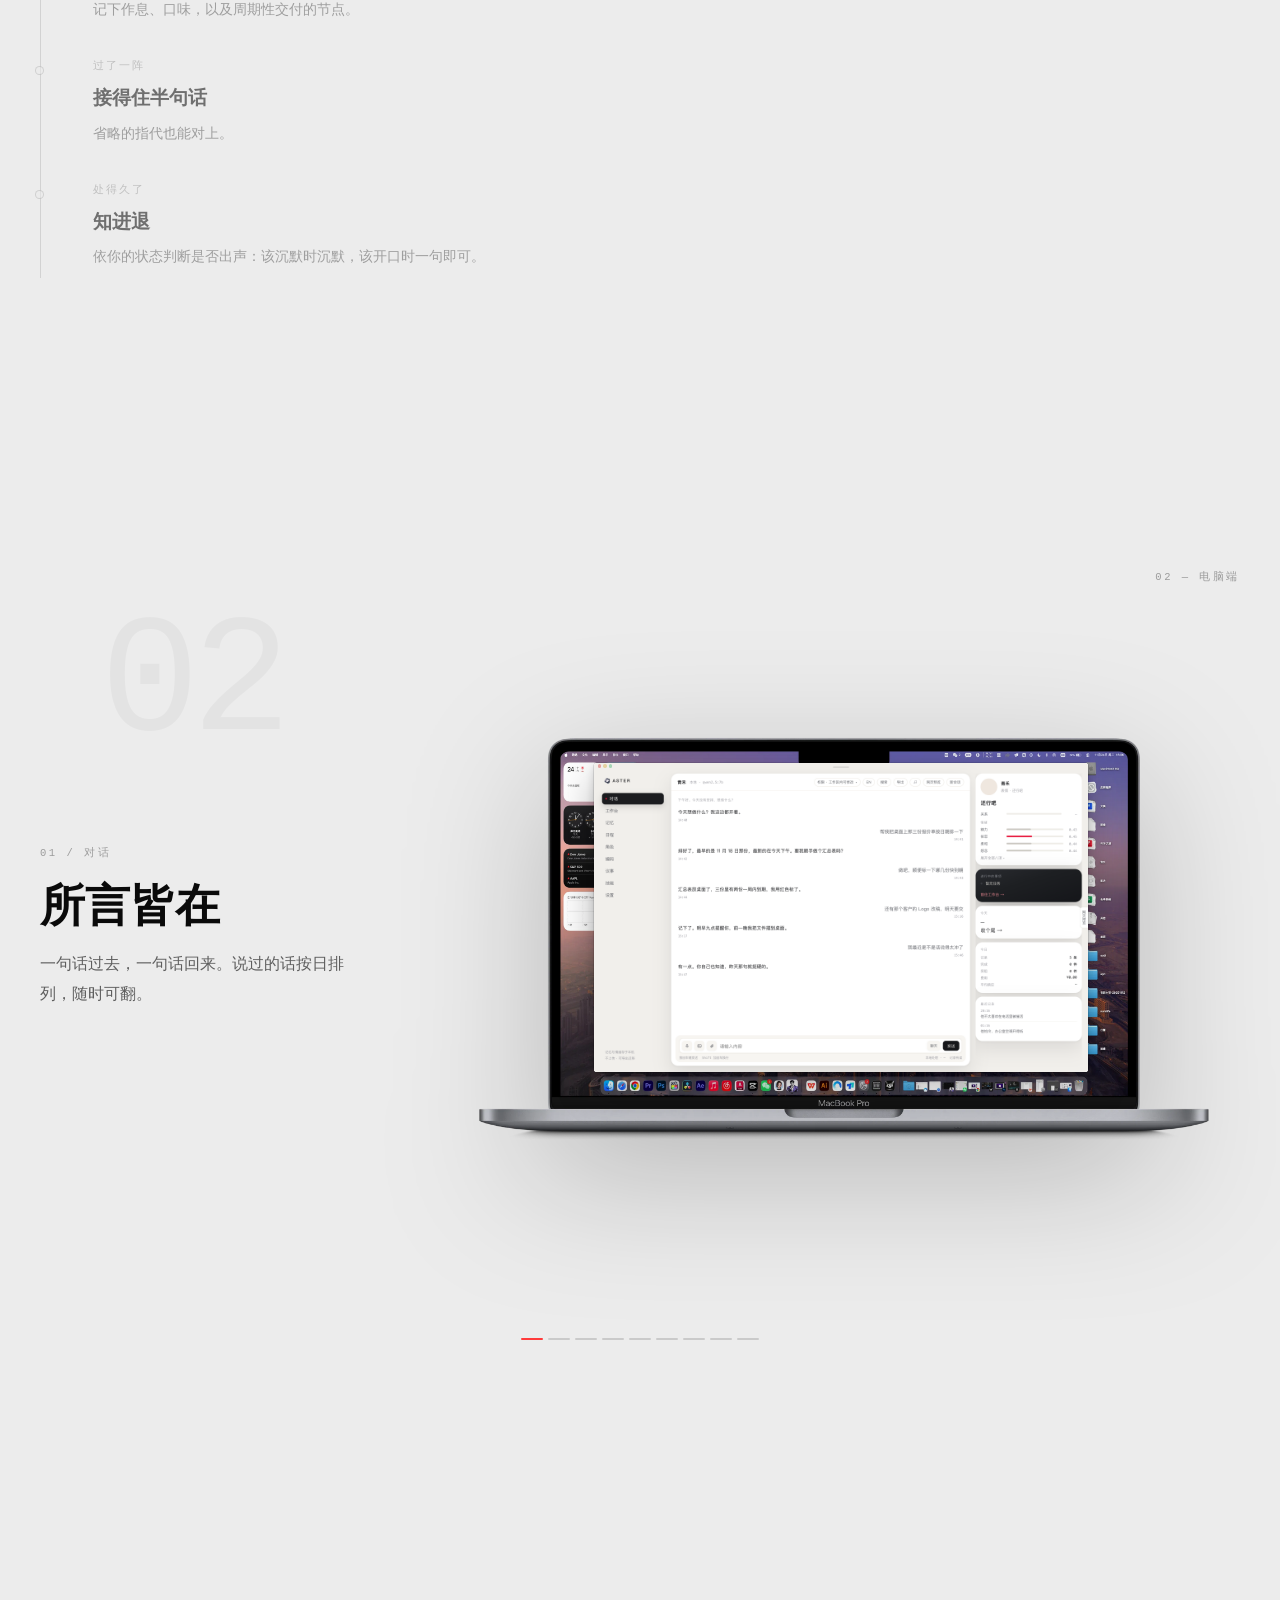
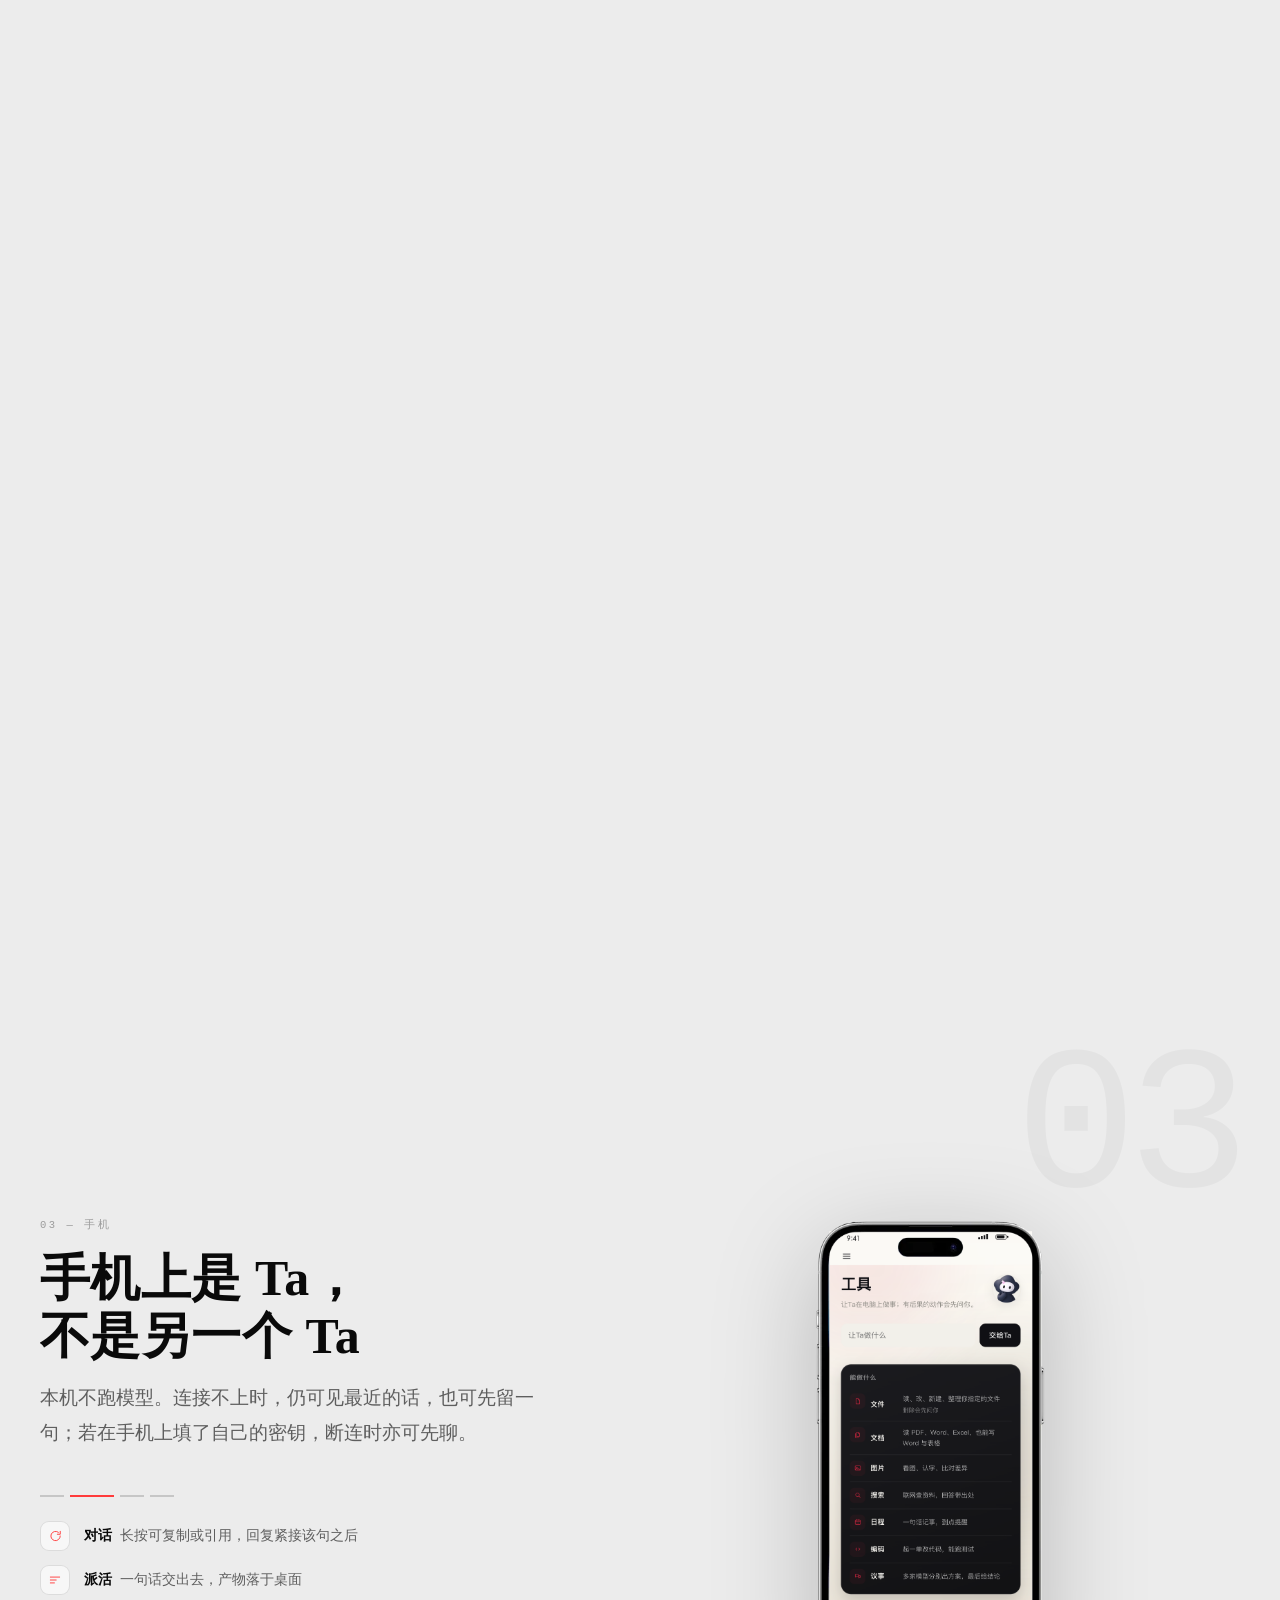
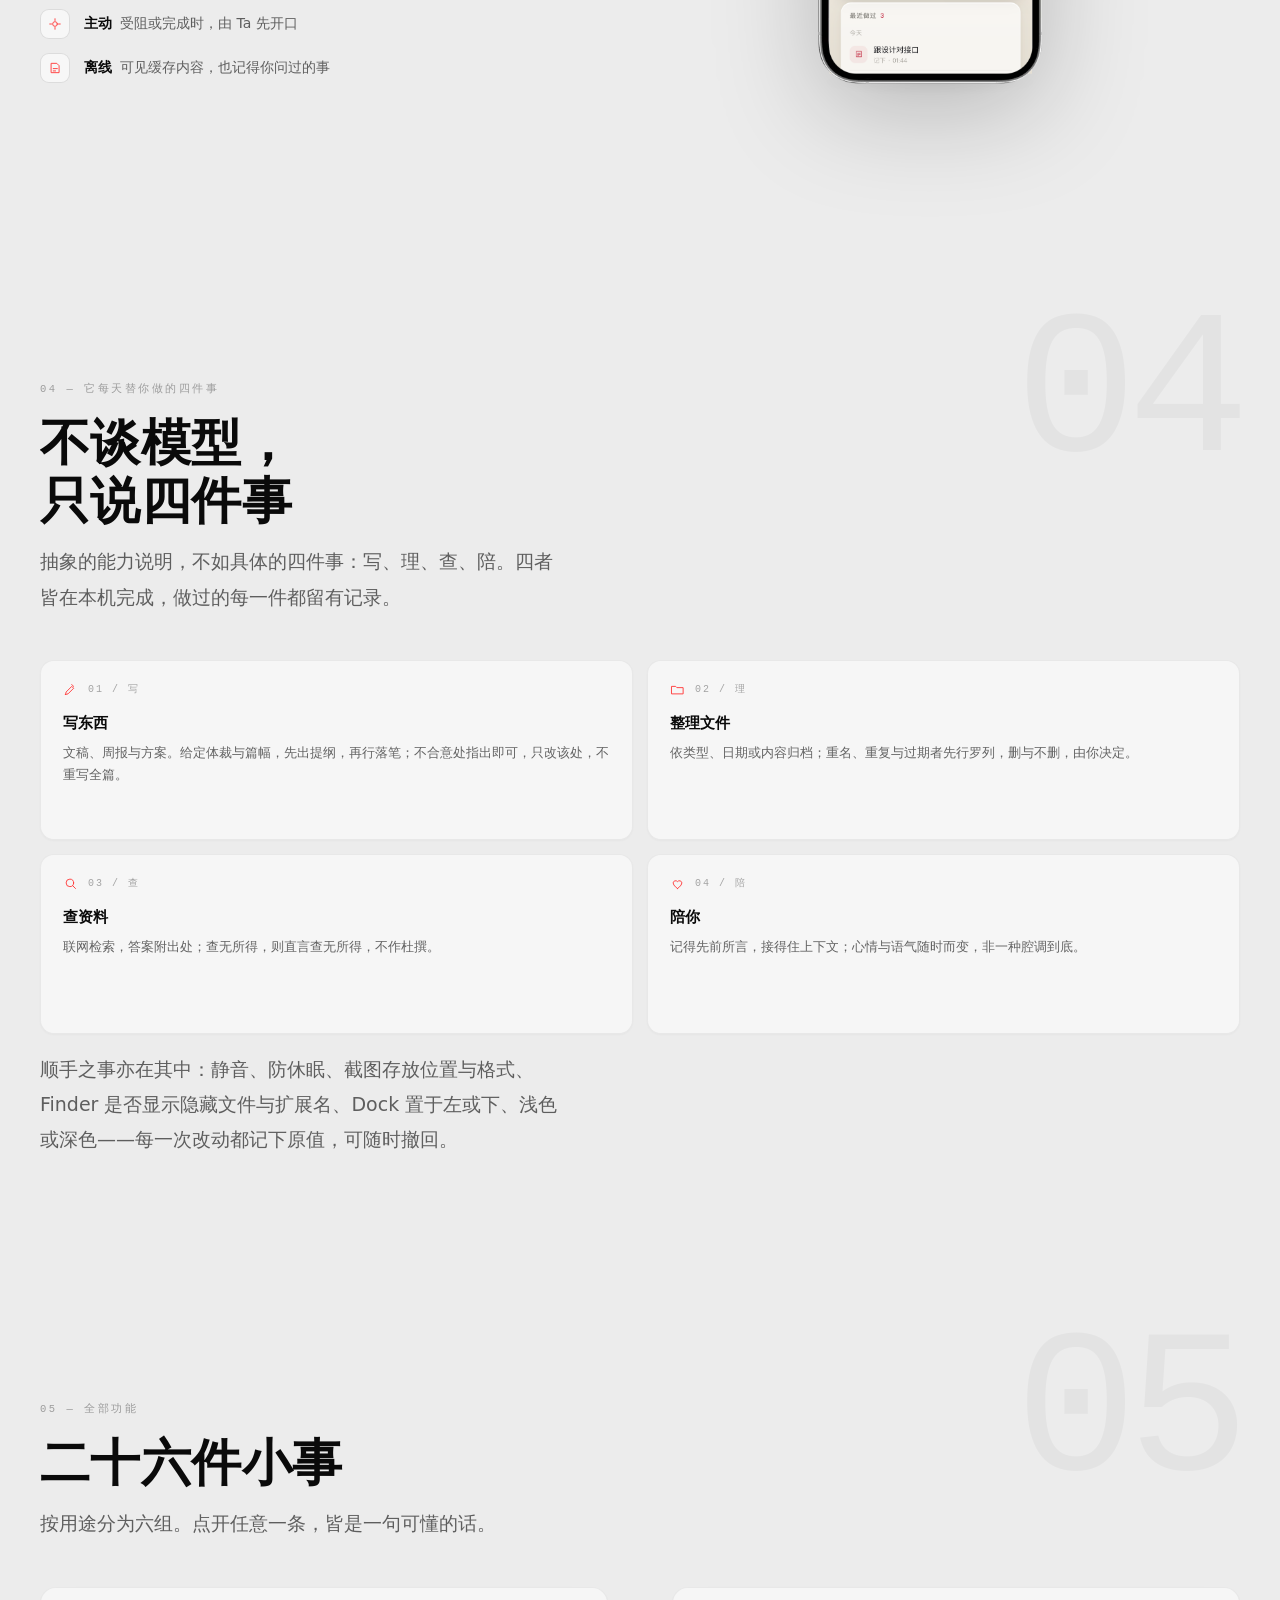
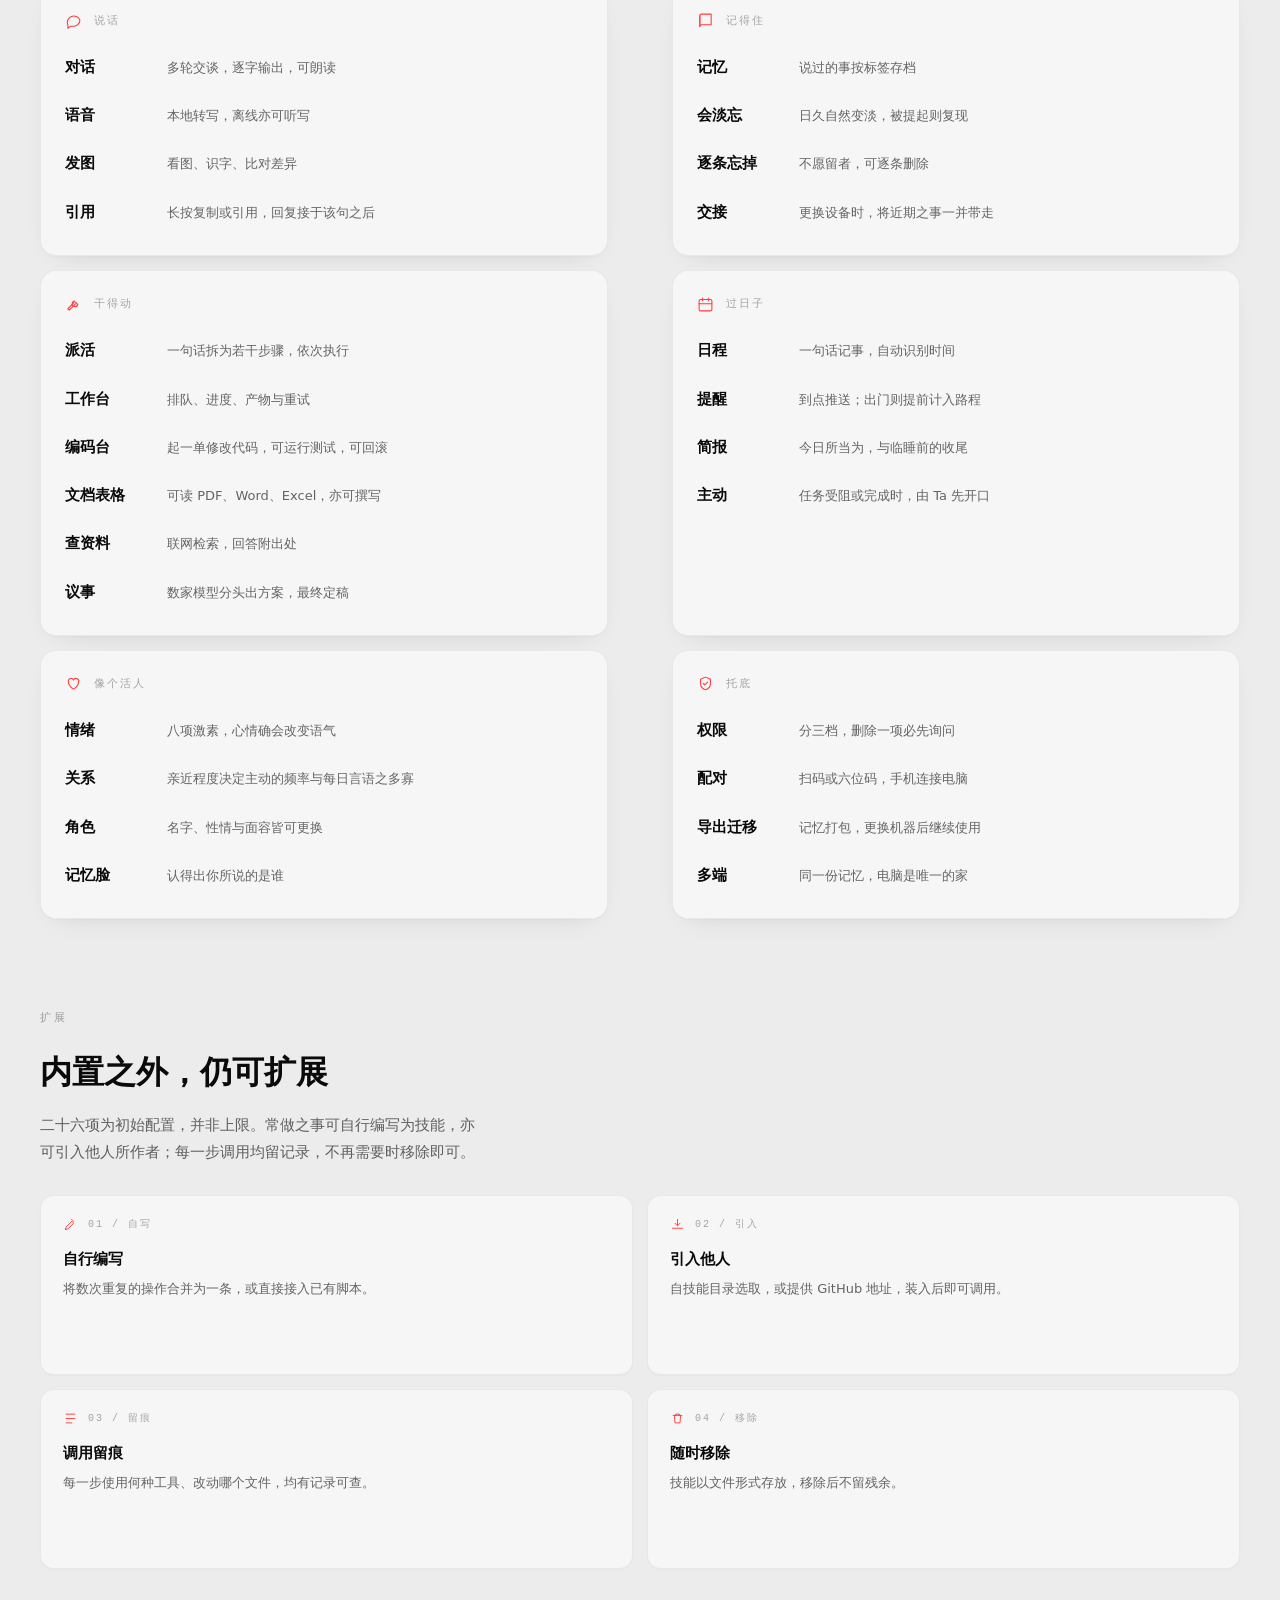
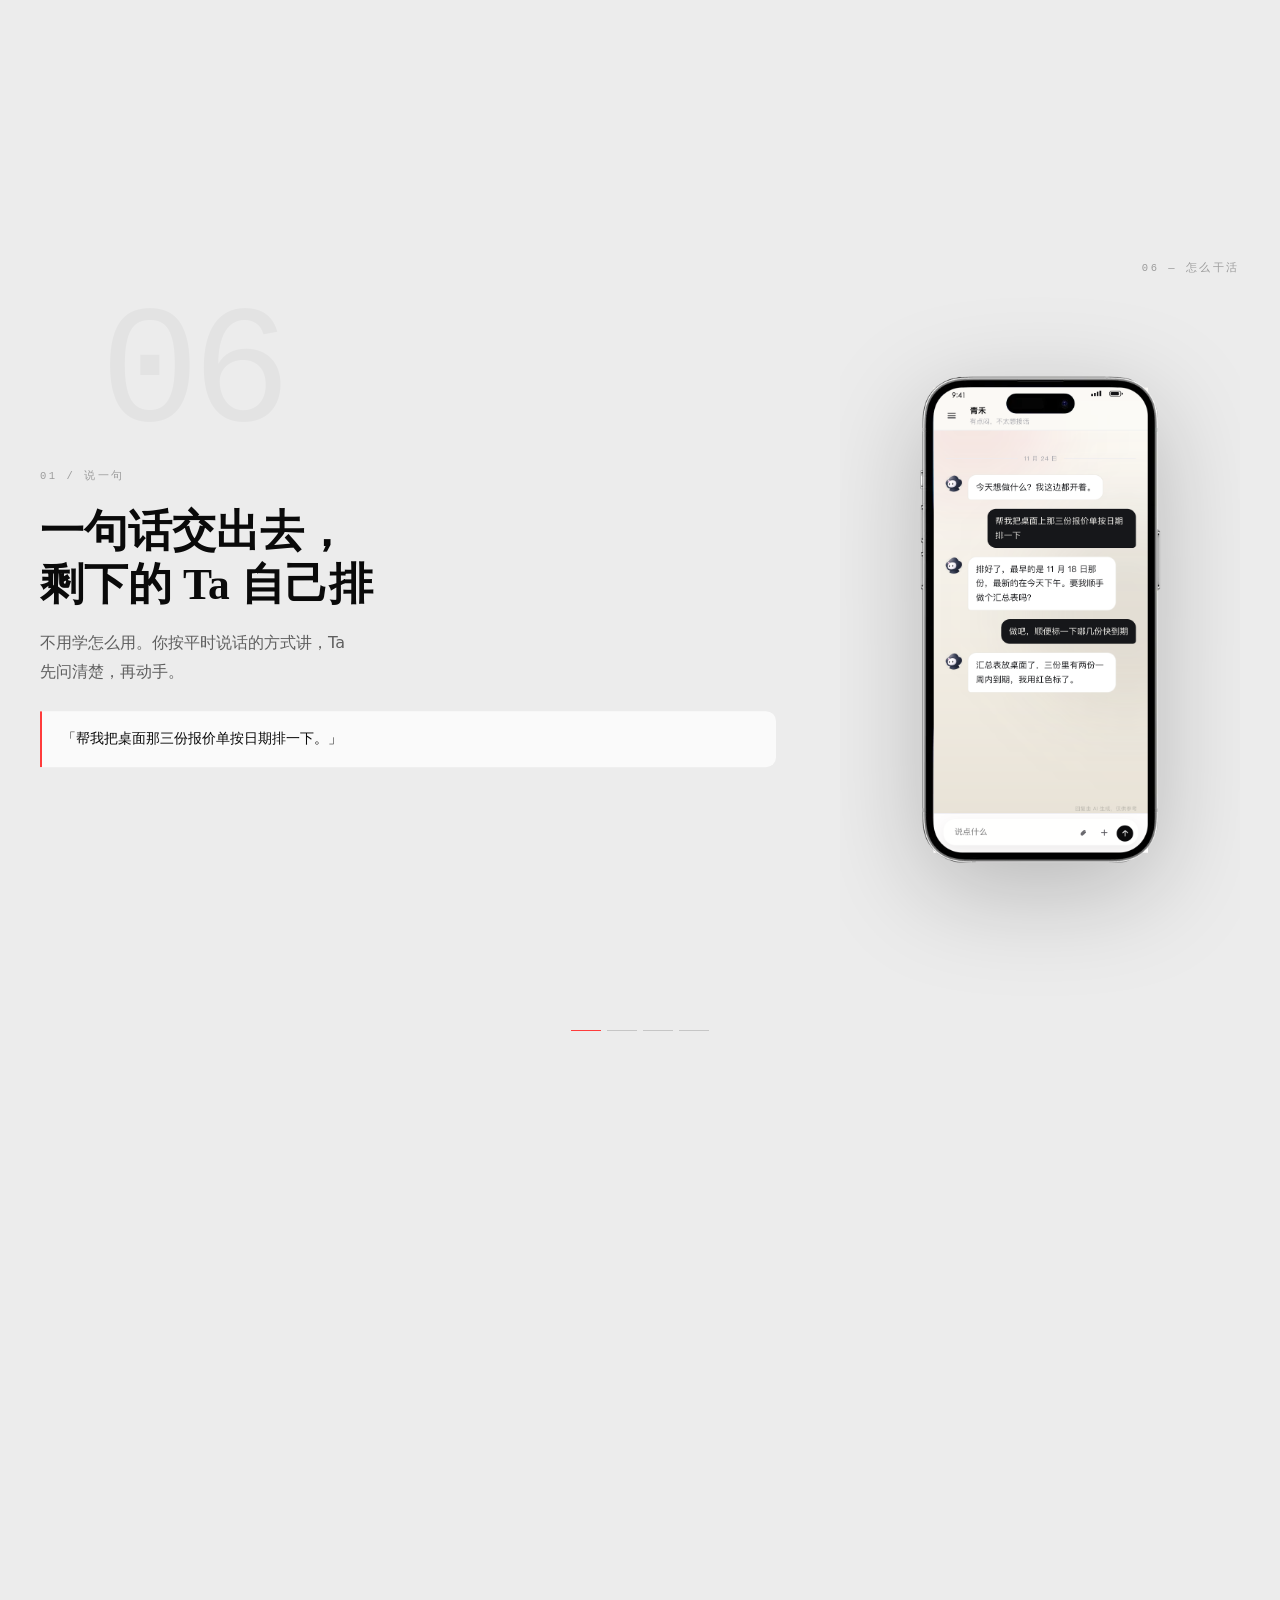
==== commit 06e64750: "官网更新：2026-11-27 11:48" ====
--- a/index.html
+++ b/index.html
@@ -18,7 +18,7 @@
   --serif:"Songti SC","Source Han Serif SC","Noto Serif CJK SC",serif;
   --sans:"PingFang SC","Source Han Sans SC","Microsoft YaHei",system-ui,sans-serif;
   --mono:"SF Mono",ui-monospace,Menlo,monospace;
-  --pad:clamp(16px,3.2vw,40px);
+  --pad:clamp(20px,5vw,64px);
 }
 *,*::before,*::after{box-sizing:border-box}
 html{-webkit-text-size-adjust:100%}
@@ -30,7 +30,7 @@
 a{color:inherit;text-decoration:none}
 img{display:block;max-width:100%}
 ::selection{background:rgba(255,73,73,.3)}
-.wrap{width:100%;max-width:1460px;margin:0 auto;padding:0 var(--pad)}
+.wrap{width:100%;max-width:1280px;margin:0 auto;padding:0 var(--pad)}
 .mono{font-family:var(--mono);font-variant-numeric:tabular-nums}
 .serif{font-family:var(--serif);font-weight:600}
 
@@ -146,7 +146,7 @@
 
 /* ══════════ 通用段落 ══════════ */
 section{padding:clamp(70px,11vh,130px) 0;position:relative}
-h2{font-family:var(--serif);font-weight:600;font-size:clamp(28px,3.9vw,56px);line-height:1.16;
+h2{font-family:var(--serif);font-weight:600;font-size:clamp(26px,3.6vw,50px);line-height:1.16;
   margin:0 0 14px;letter-spacing:.01em;position:relative;z-index:1}
 .sec{position:relative}
 .sec::before{content:attr(data-no);position:absolute;right:var(--pad);top:.06em;
@@ -271,7 +271,7 @@
 
 /* ══════════ 叙事 ══════════ */
 .story{position:relative}
-.pin{position:sticky;top:0;height:100vh;display:grid;grid-template-columns:minmax(0,1fr) 400px;max-width:1340px;margin:0 auto;padding:0 var(--pad);
+.pin{position:sticky;top:0;height:100vh;display:grid;grid-template-columns:minmax(0,1fr) 380px;max-width:1160px;margin:0 auto;padding:0 var(--pad);
   align-items:center;overflow:hidden;max-width:1120px;margin:0 auto;padding:0 var(--pad);
   gap:clamp(28px,5vw,72px)}
 .scopy{position:relative;width:100%;min-height:340px}
@@ -387,7 +387,7 @@
 
 /* 电脑端：滚动驱动（与「怎么干活」同一套手感） */
 .dstory{position:relative}
-.dpin{position:sticky;top:0;height:100vh;display:grid;grid-template-columns:minmax(260px,370px) minmax(0,1fr);
+.dpin{position:sticky;top:0;height:100vh;display:grid;grid-template-columns:minmax(240px,320px) minmax(0,1fr);
   align-items:center;gap:clamp(20px,3vw,48px);max-width:1420px;margin:0 auto;padding:0 var(--pad);
   overflow:hidden}
 .dcopy{position:relative;min-height:300px;width:100%}
@@ -395,7 +395,7 @@
   pointer-events:none;transition:opacity .5s}
 .dstep.on{opacity:1;pointer-events:auto}
 .dstep .n{font-family:var(--mono);font-size:10.5px;letter-spacing:.24em;color:var(--fg3);margin-bottom:16px}
-.dstep h3{font-family:var(--serif);font-weight:600;font-size:clamp(26px,3.5vw,50px);line-height:1.22;margin:0 0 16px}
+.dstep h3{font-family:var(--serif);font-weight:600;font-size:clamp(24px,3.2vw,44px);line-height:1.22;margin:0 0 16px}
 .dstep p{color:var(--fg2);font-size:clamp(14px,1.3vw,16px);line-height:1.85;max-width:30ch;margin:0}
 .dvis{position:relative;width:100%;display:grid;place-items:center}
 .dvis .macw{width:100%}
@@ -487,6 +487,18 @@
 
 /* 02 电脑端：大数字用跟 06 一样的 story-wm 组件，不再另写一套 */
 .dstory::before{display:none!important}
+
+/* 只在桌面端放大、收紧两侧留白；手机端一律不动 */
+@media(min-width:901px){
+  :root{--pad:clamp(24px,3.2vw,40px)}
+  .wrap{max-width:1460px}
+  .pin{max-width:1340px;grid-template-columns:minmax(0,1fr) 400px}
+  .dpin{grid-template-columns:minmax(260px,370px) minmax(0,1fr)}
+  h1{font-size:clamp(46px,4.8vw,58px)}
+  h2{font-size:clamp(44px,3.9vw,56px)}
+  .dstep h3{font-size:clamp(38px,3.5vw,50px)}
+  .lead{font-size:clamp(17px,1.5vw,19px)}
+}
 </style>
 </head>
 <body>
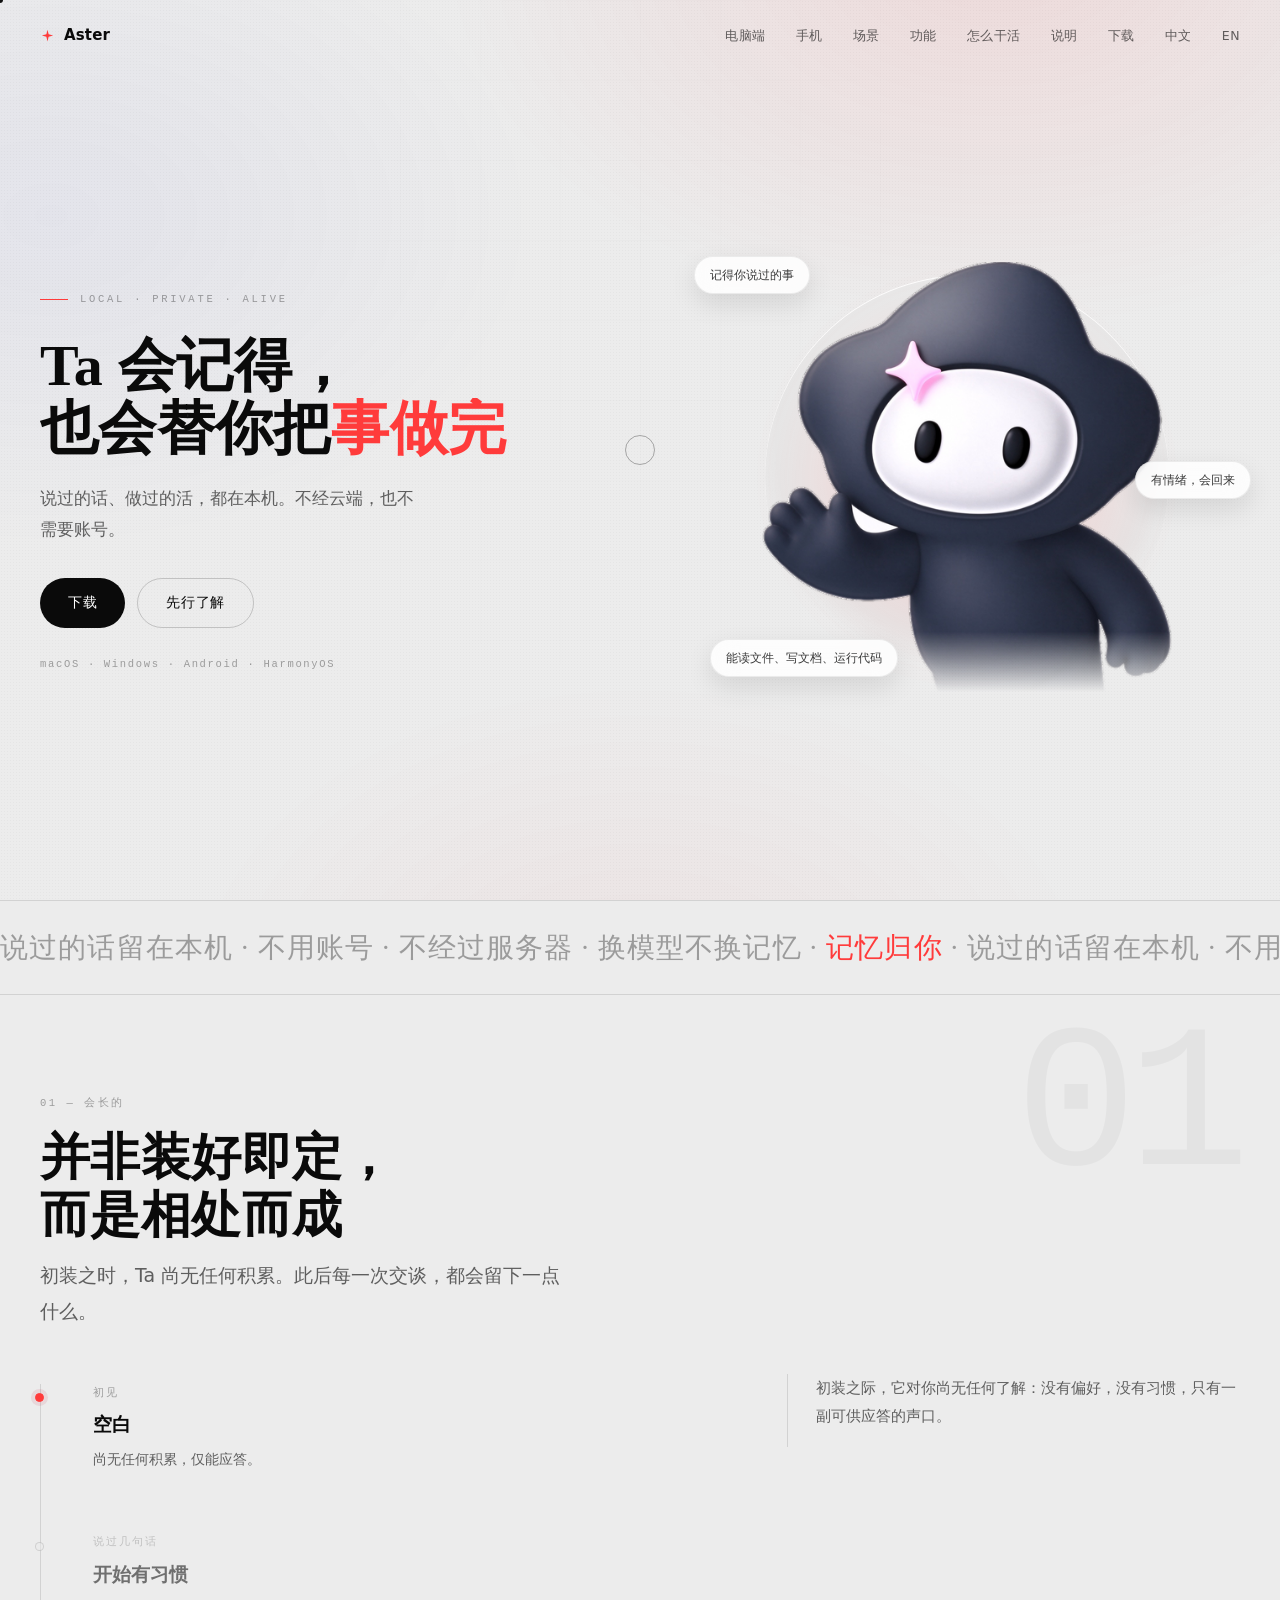
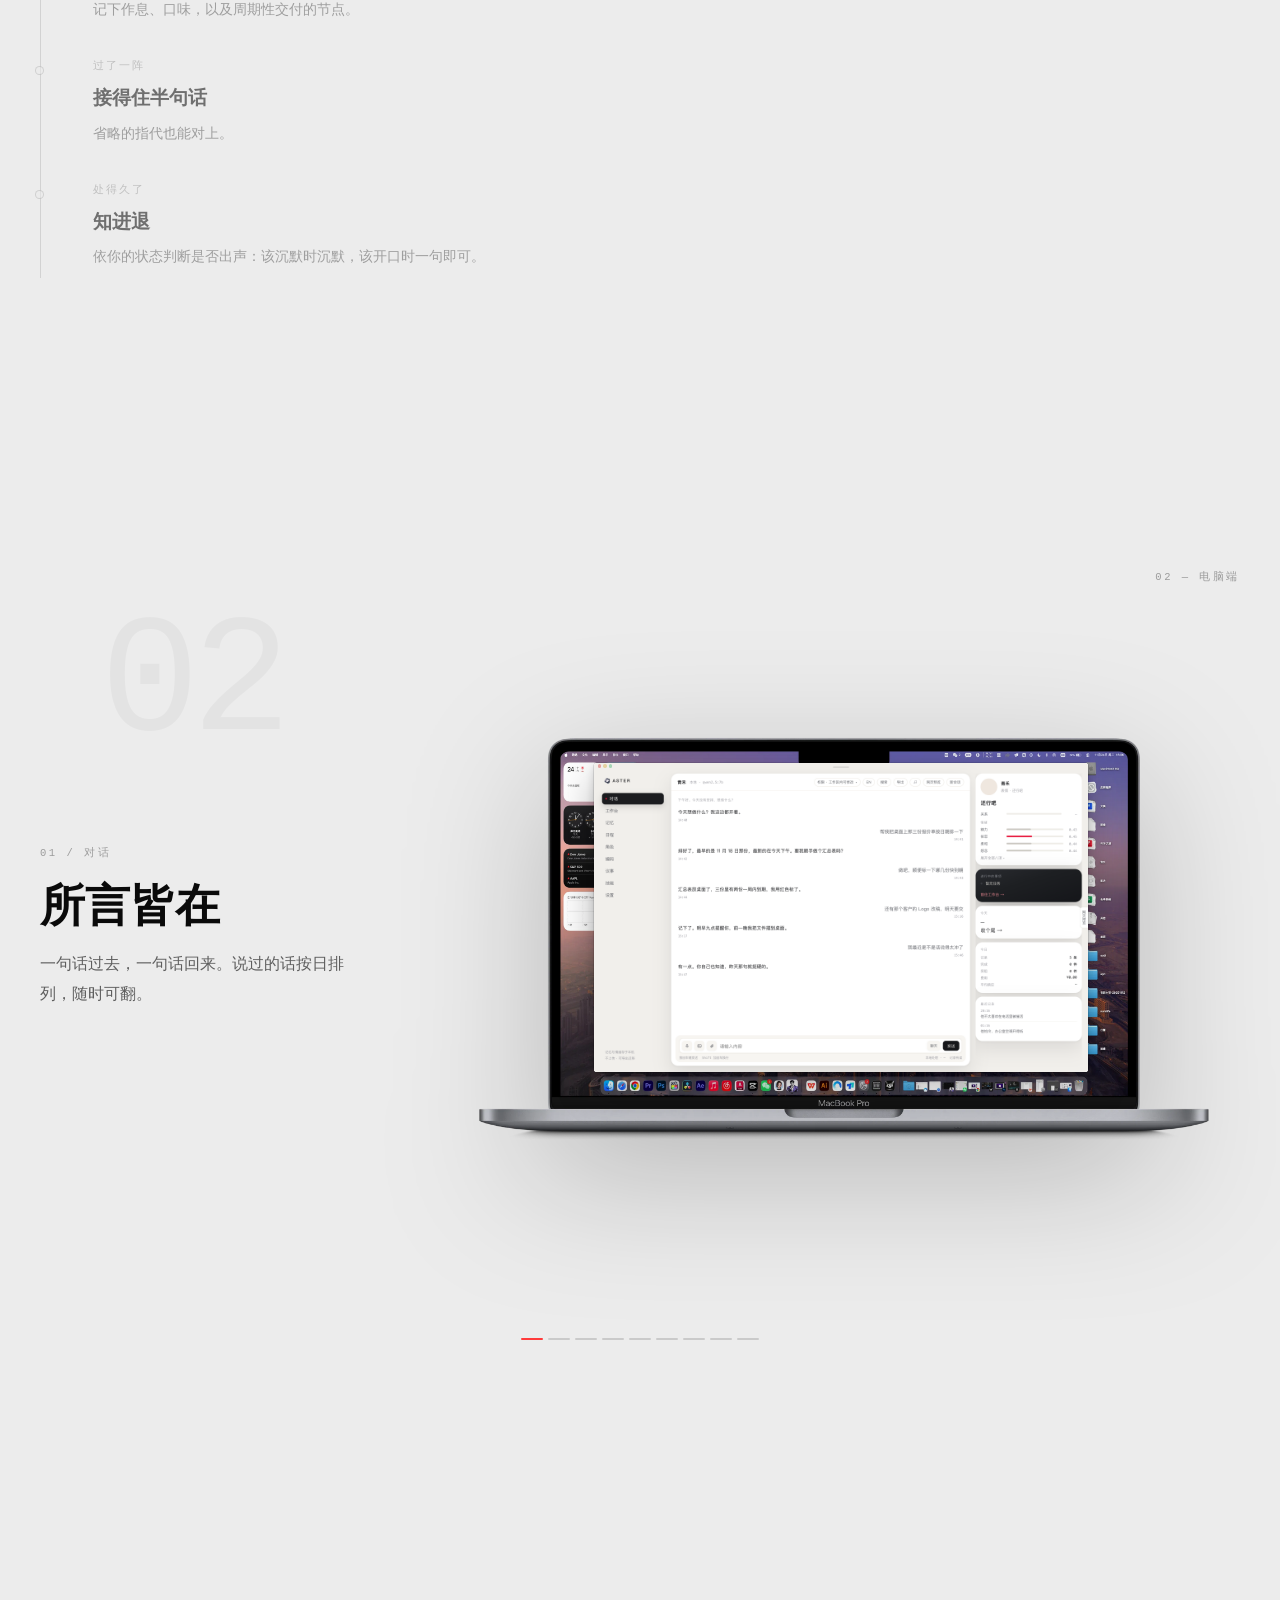
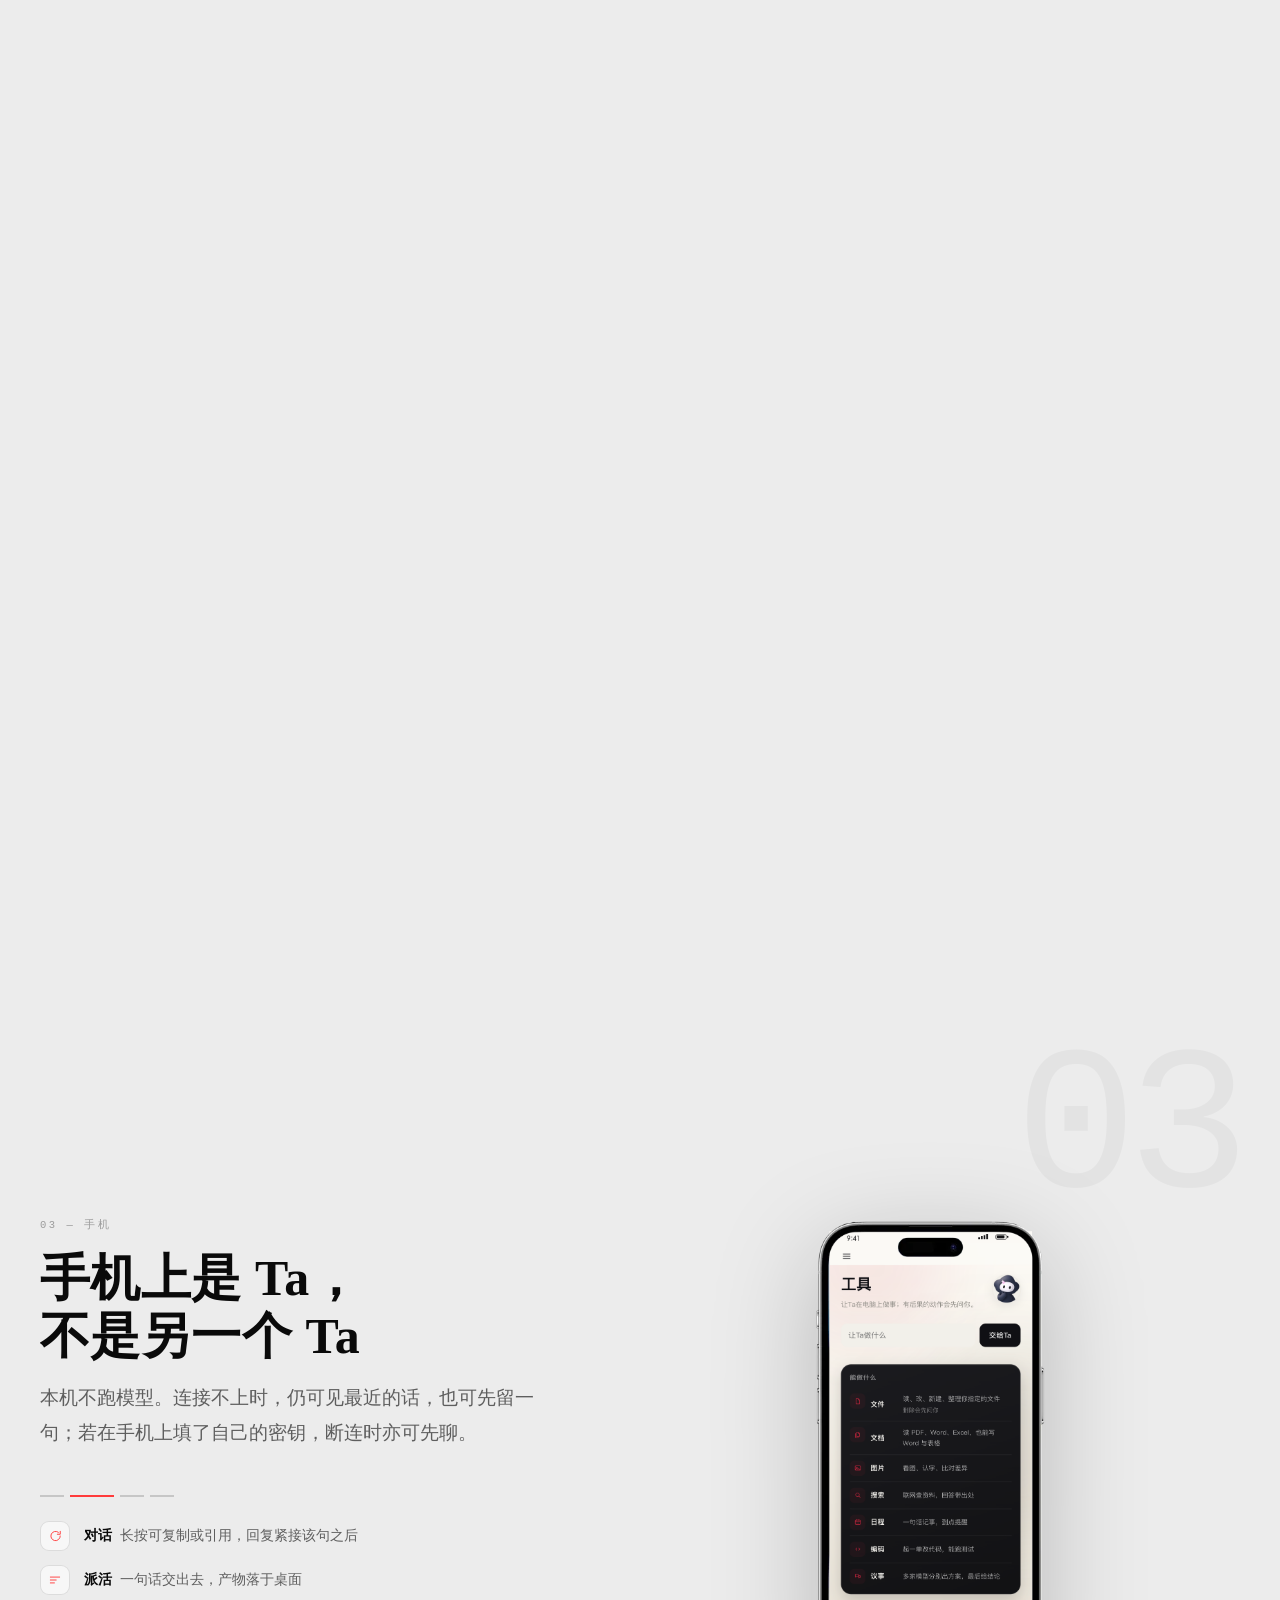
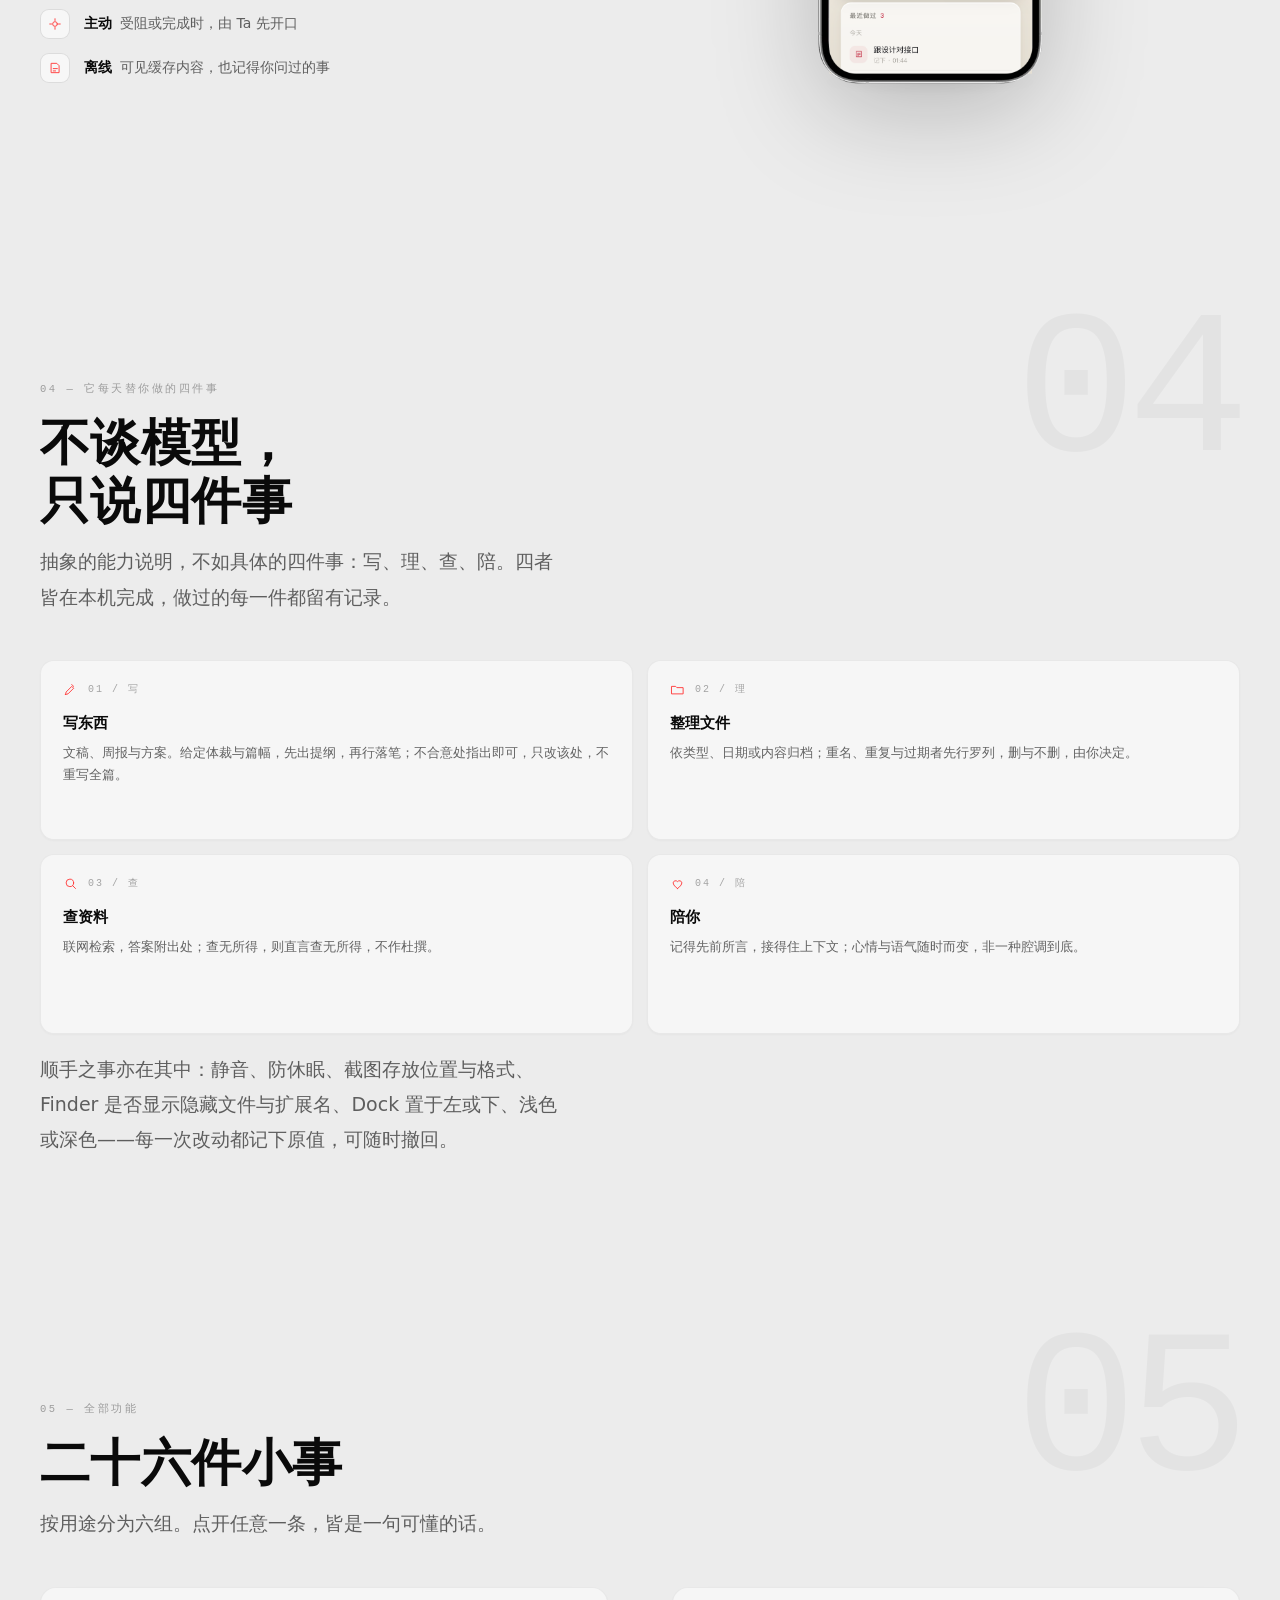
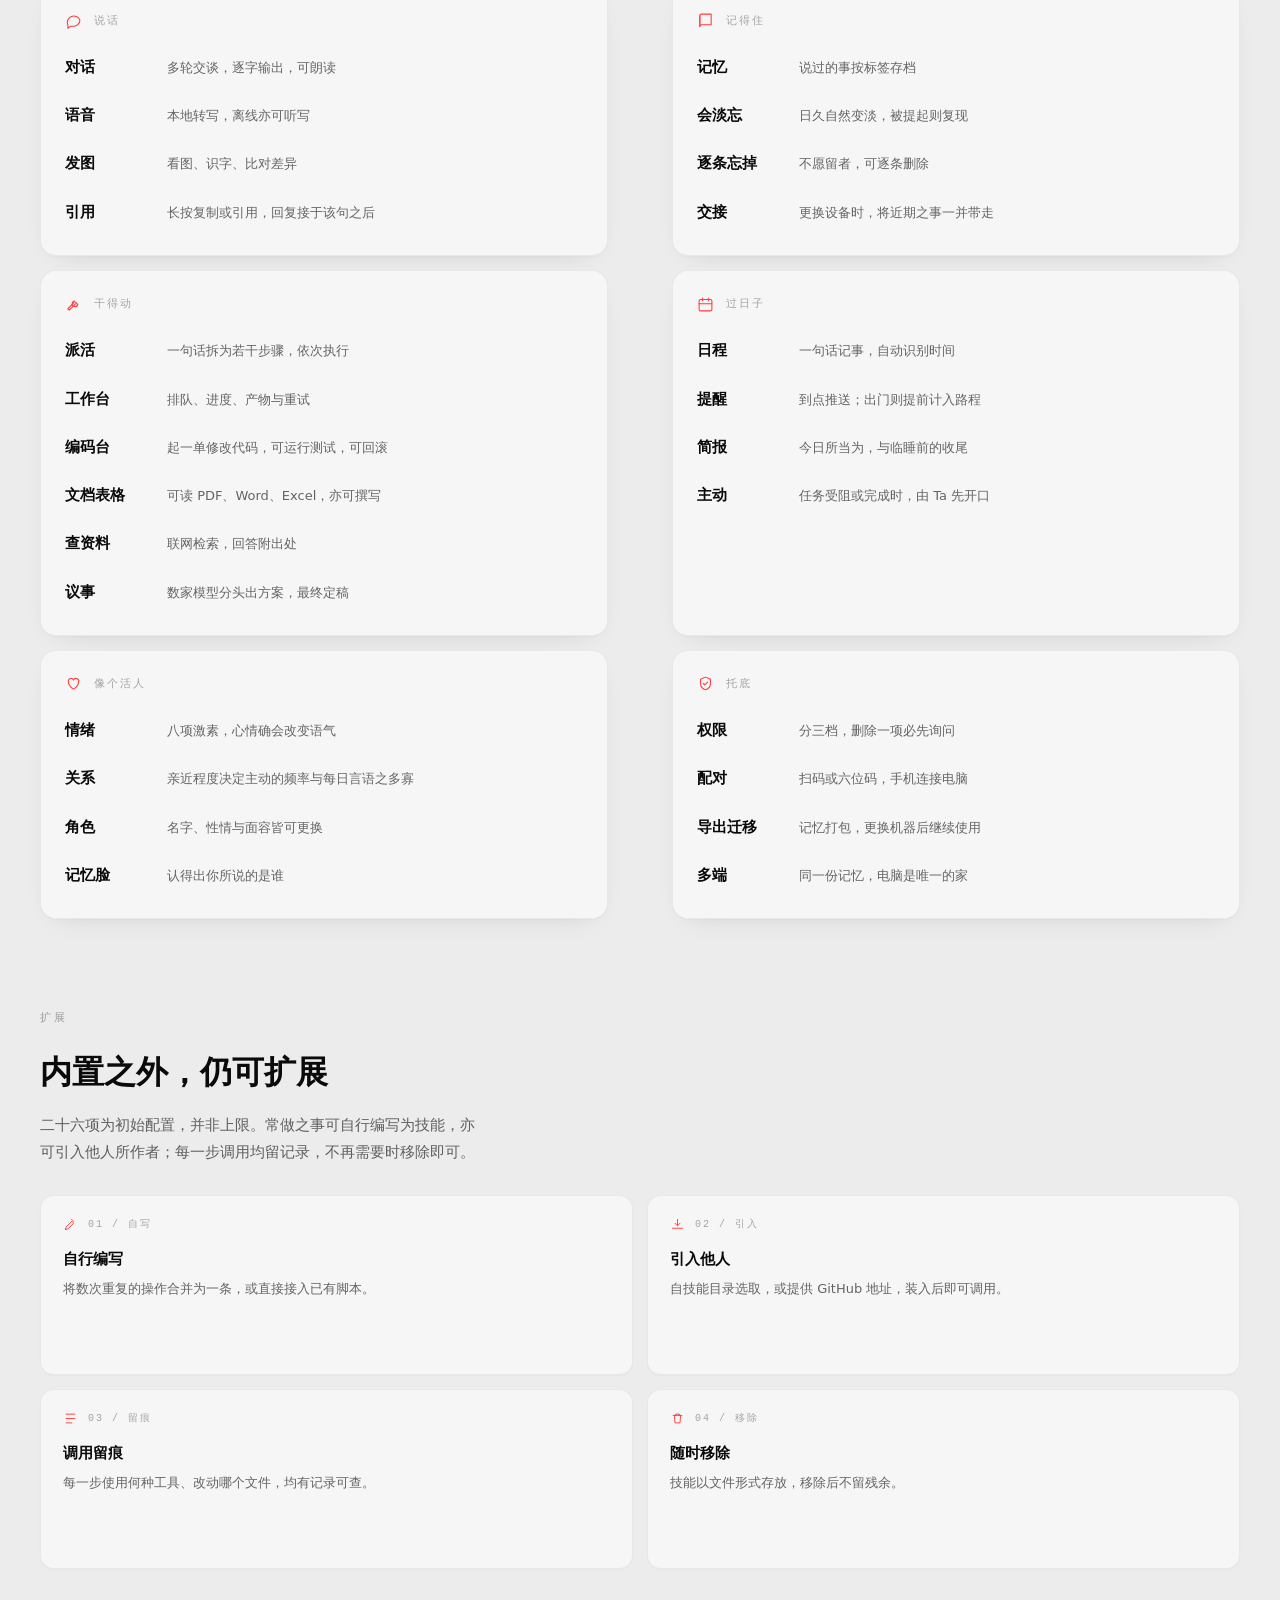
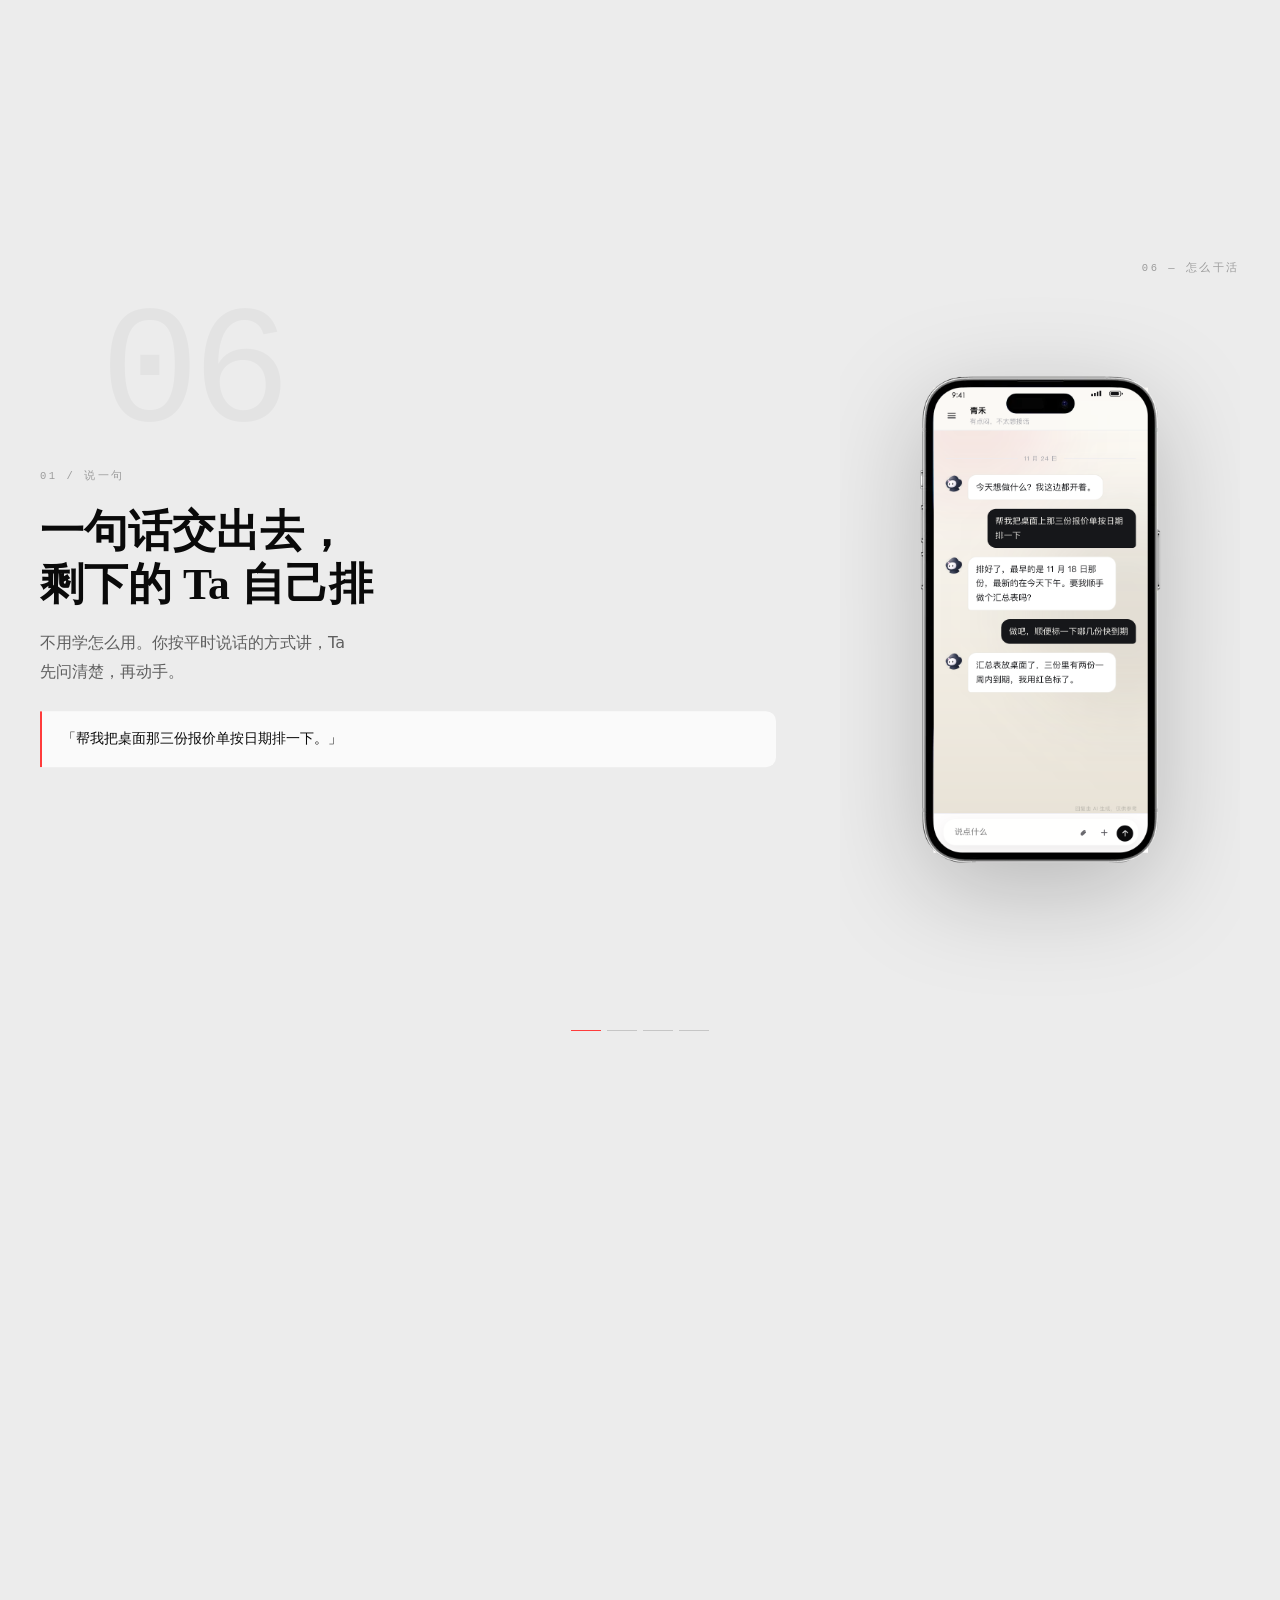
==== commit defde526: "官网更新：2026-11-27 11:51" ====
--- a/index.html
+++ b/index.html
@@ -499,6 +499,9 @@
   .dstep h3{font-size:clamp(38px,3.5vw,50px)}
   .lead{font-size:clamp(17px,1.5vw,19px)}
 }
+
+/* 桌面端：这一段的气泡是贴在舞台边缘的，overflow:hidden 会把右边那颗切掉 → 放开裁切 */
+@media(min-width:901px){.hero .stage{overflow:visible}}
 </style>
 </head>
 <body>
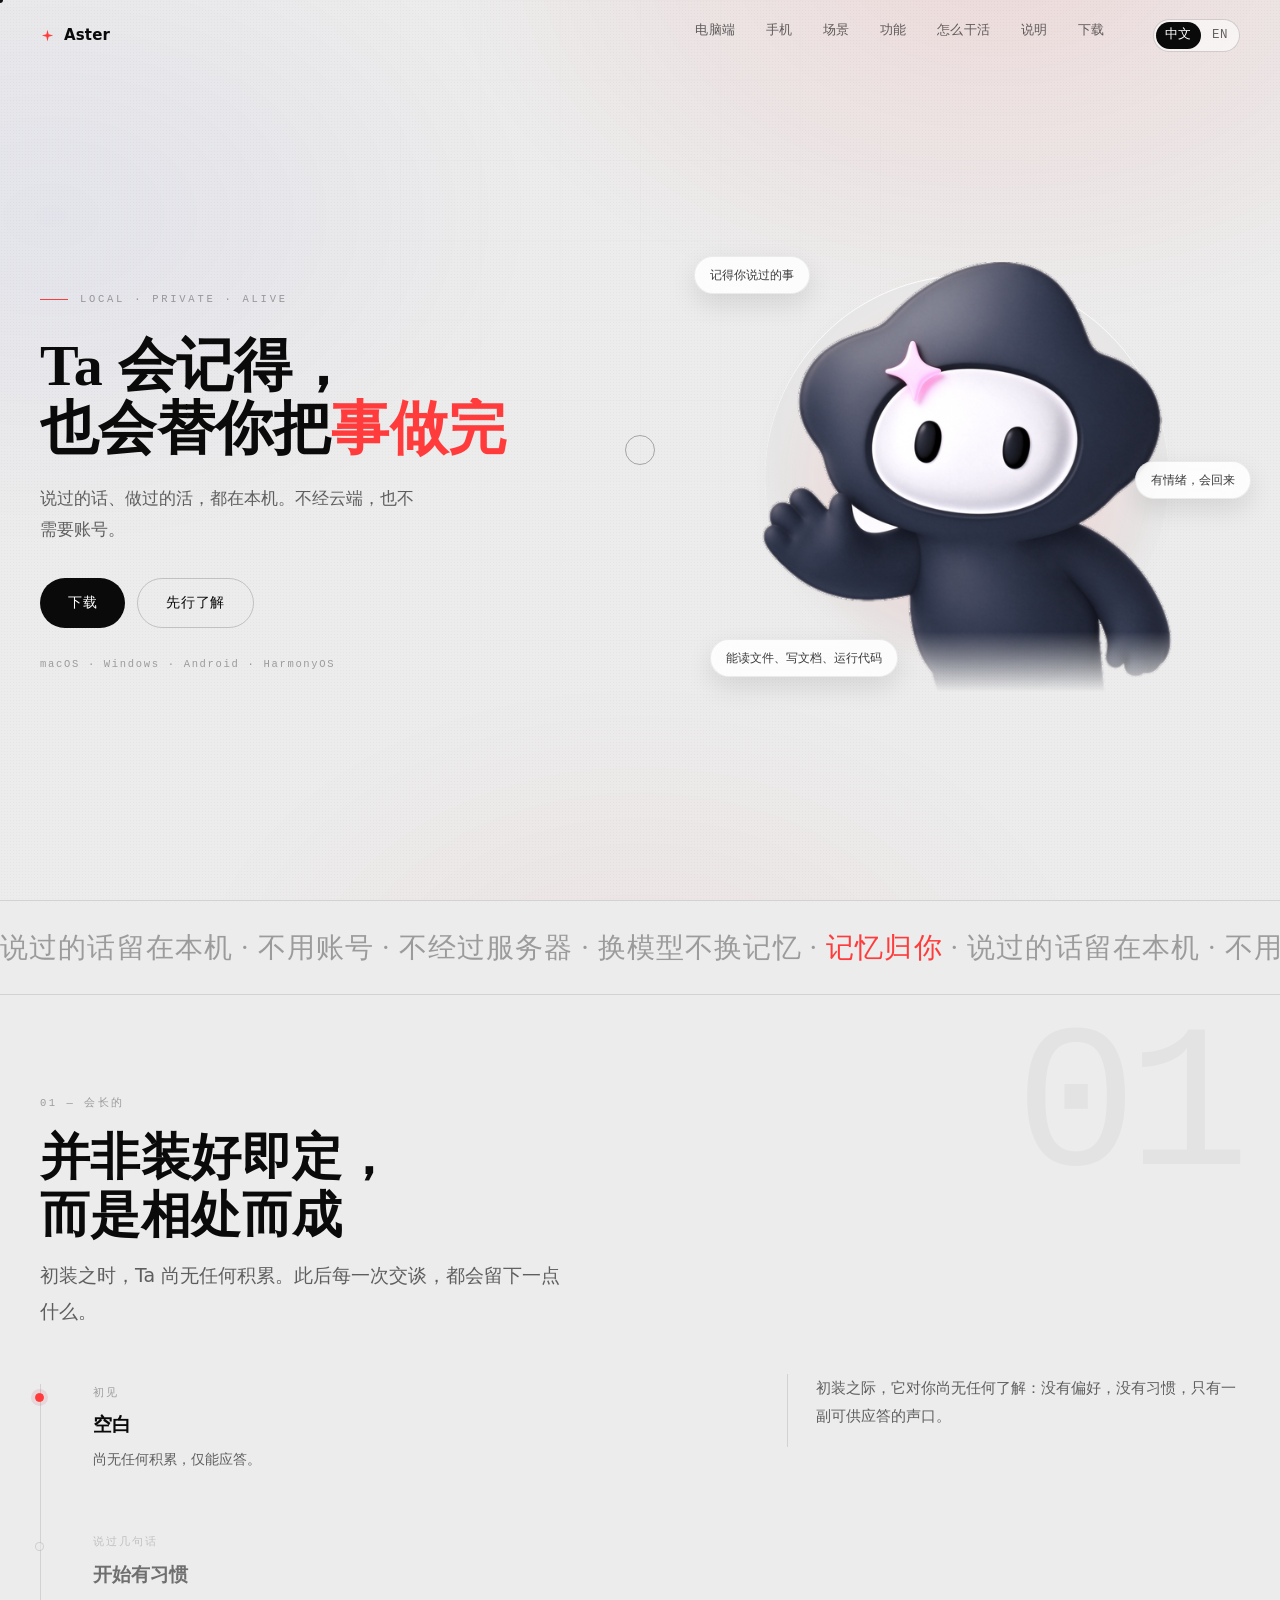
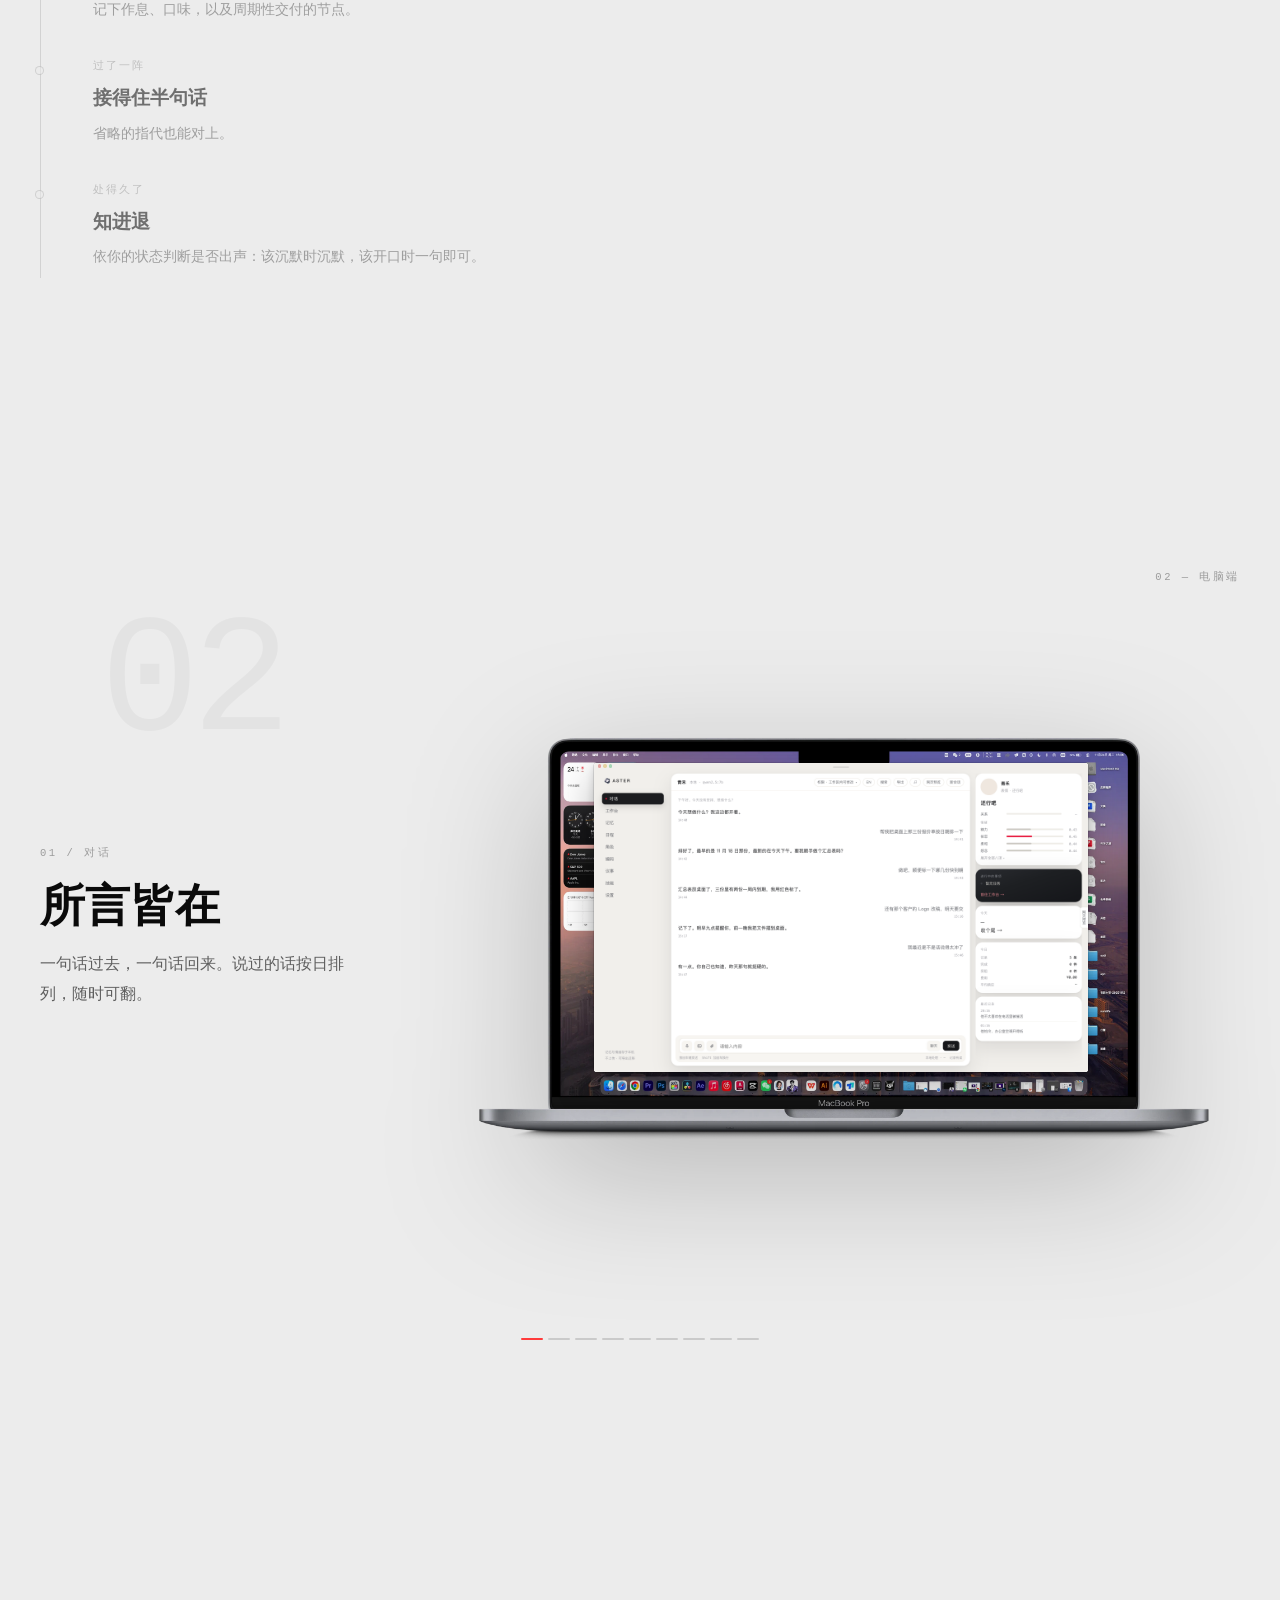
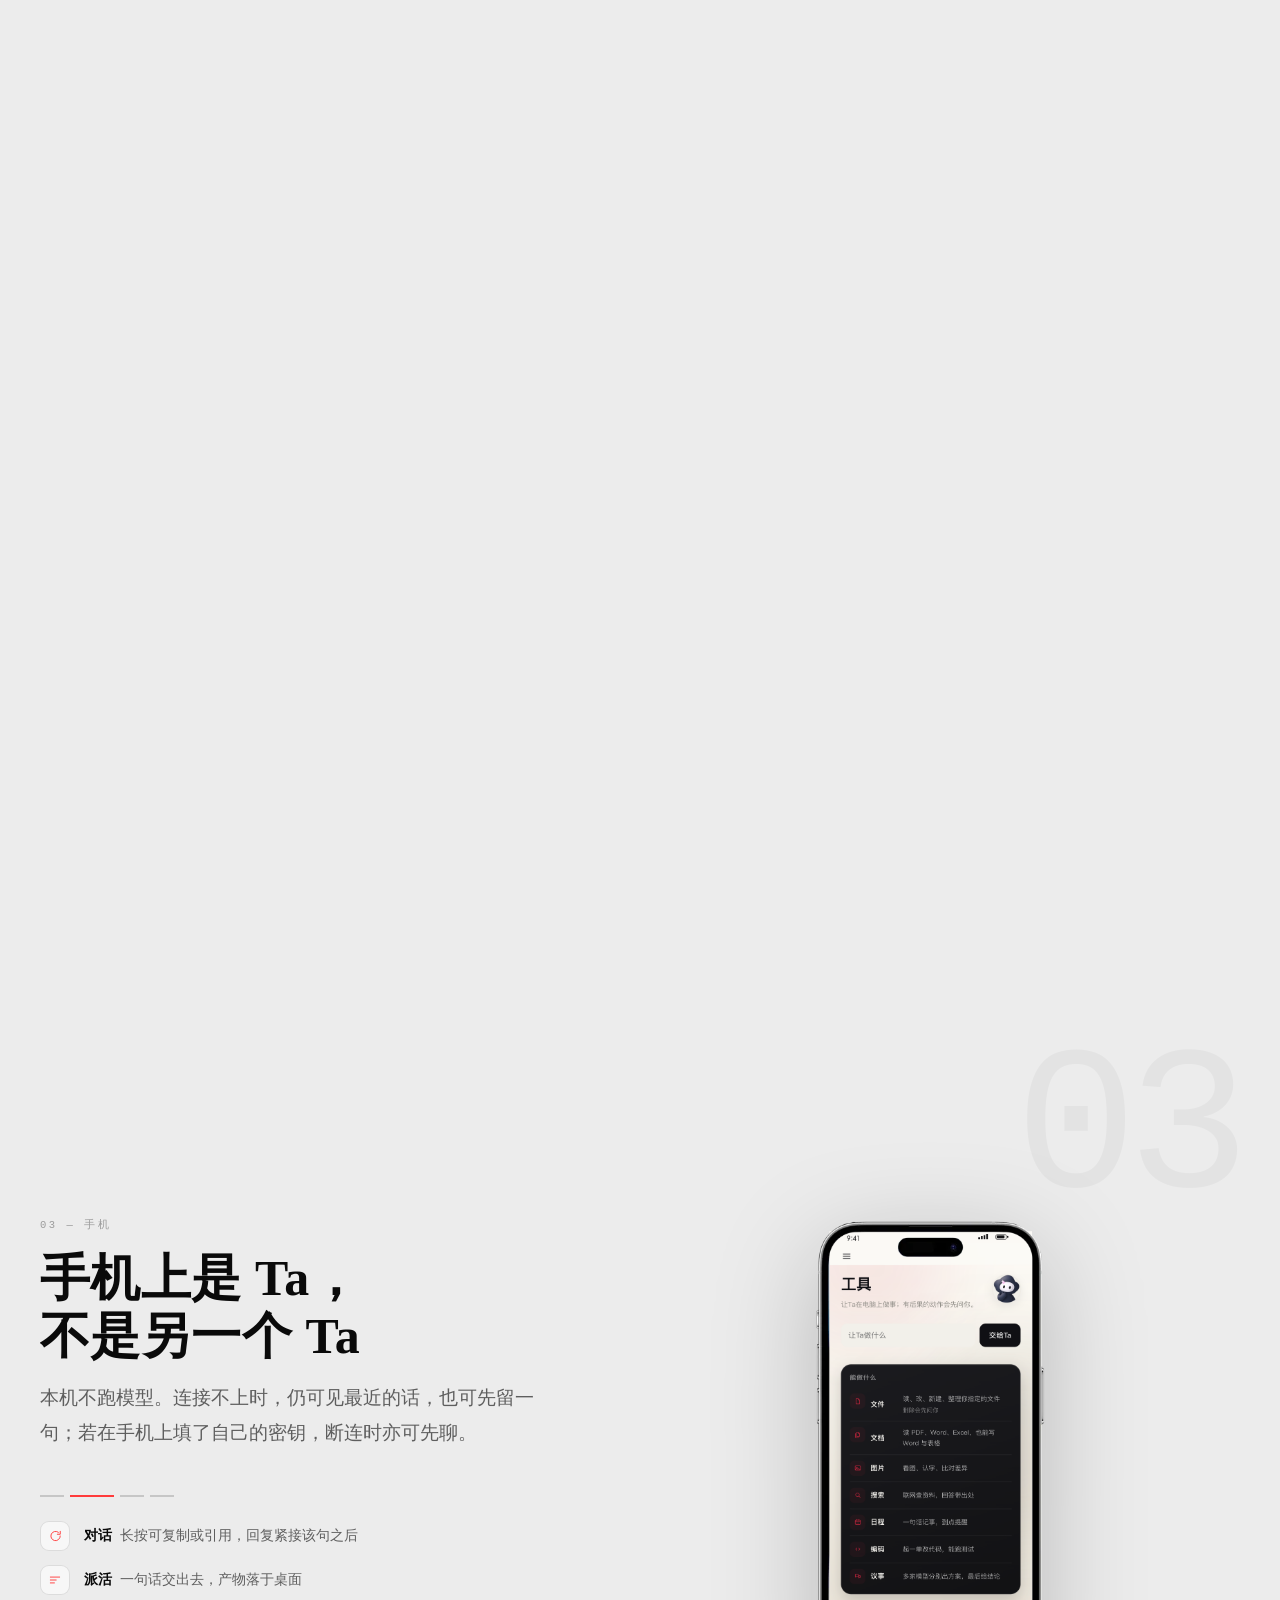
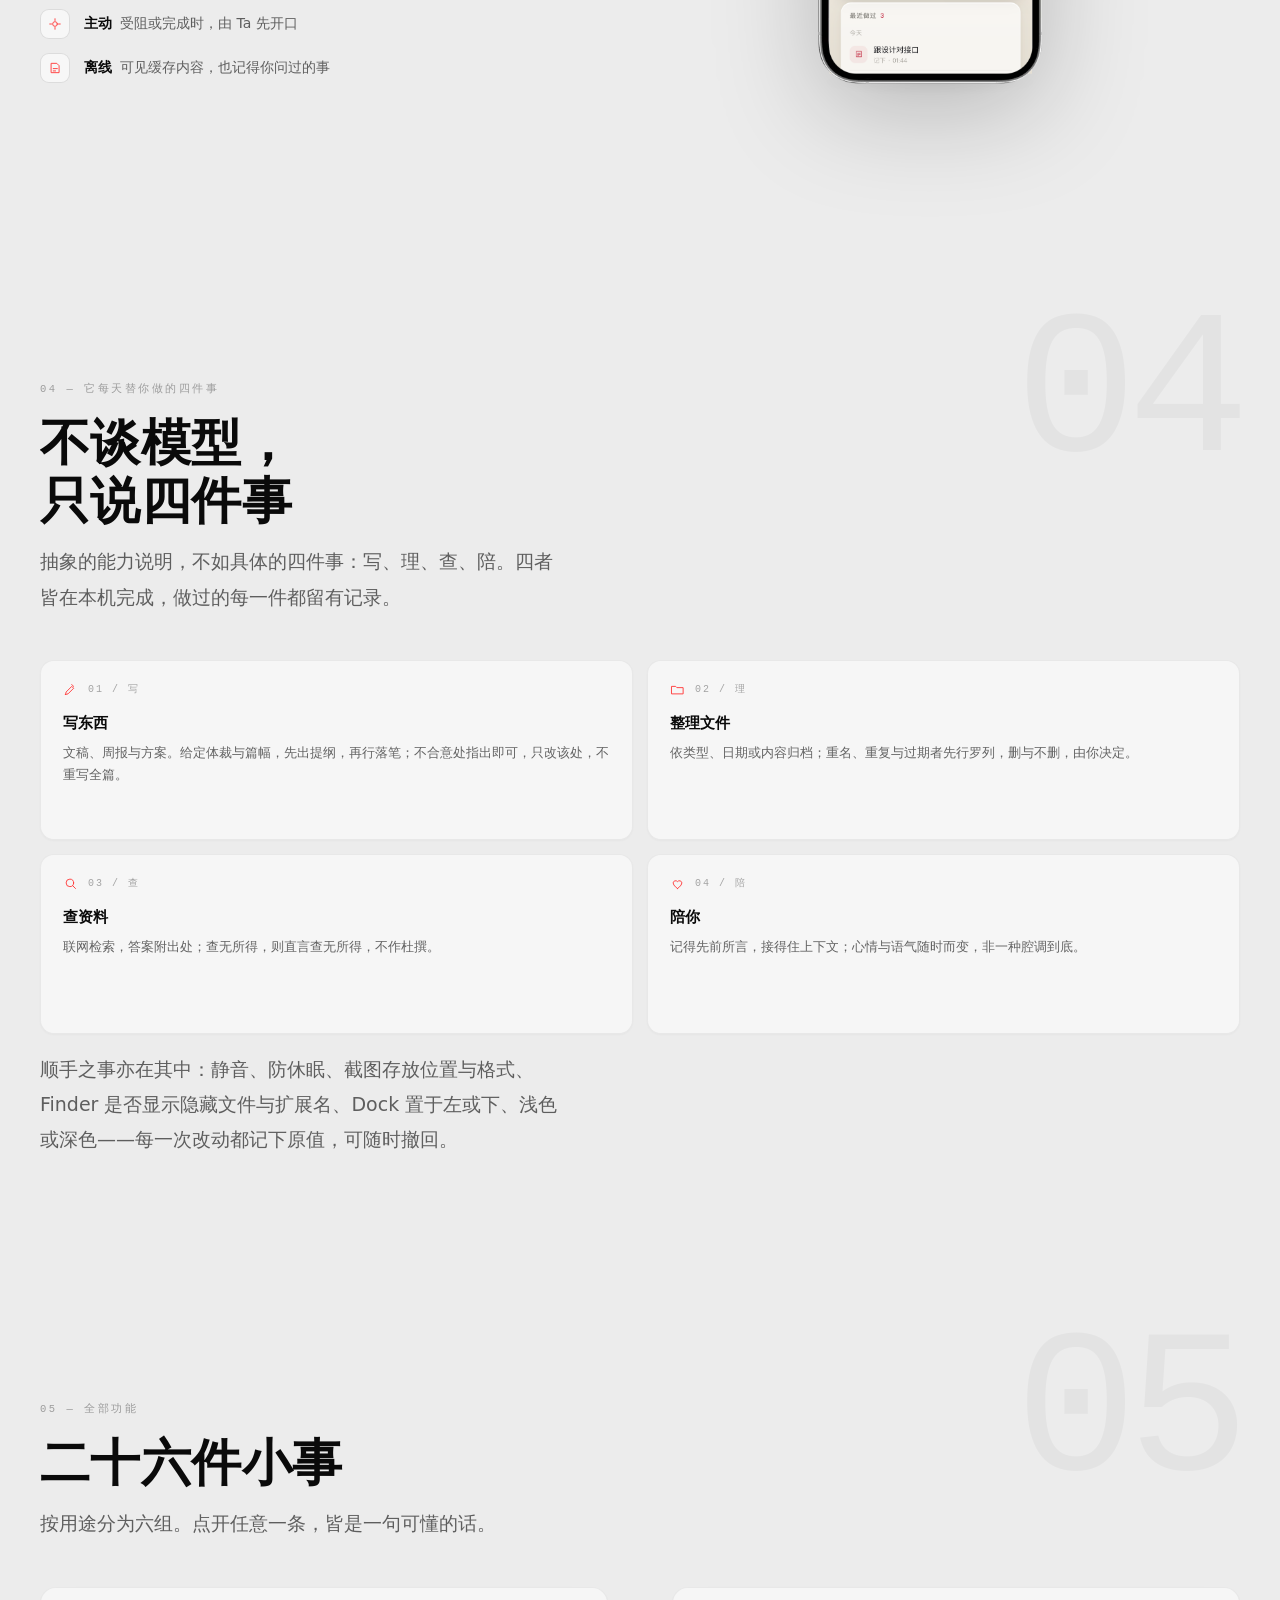
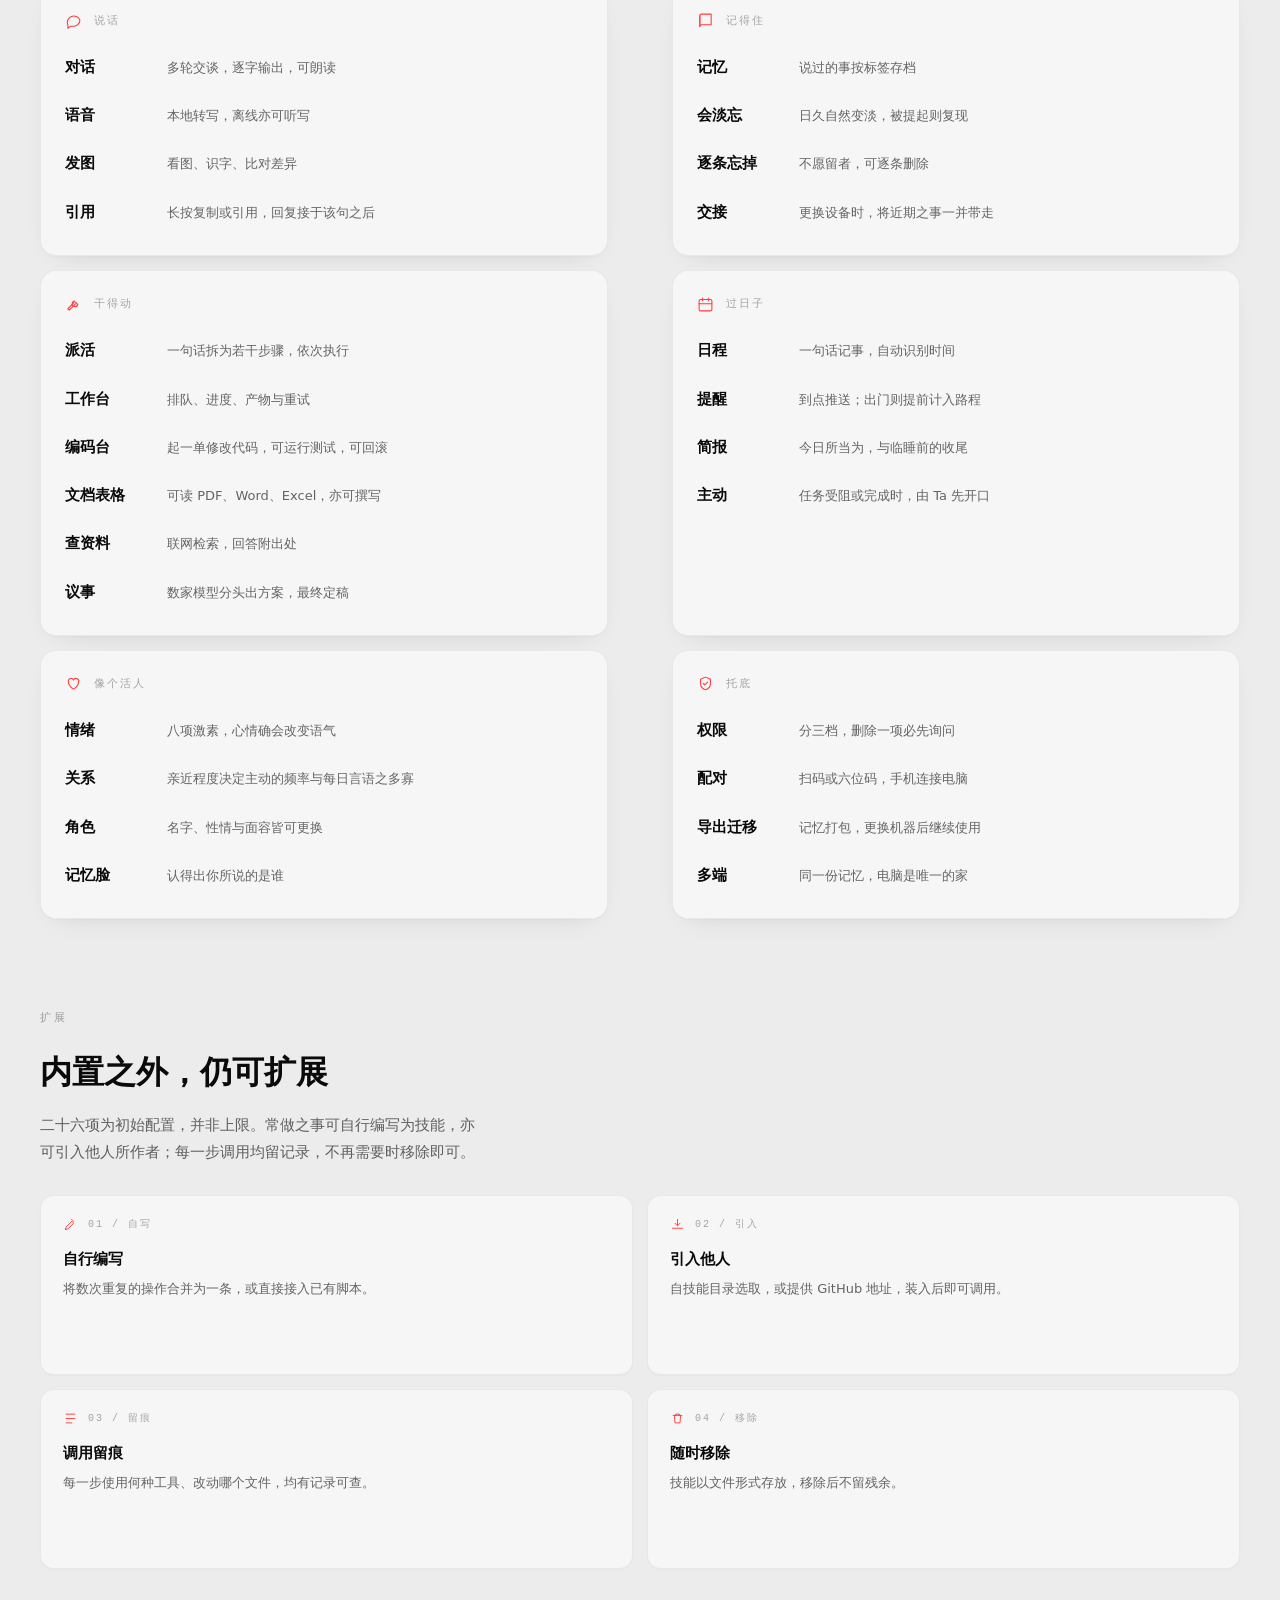
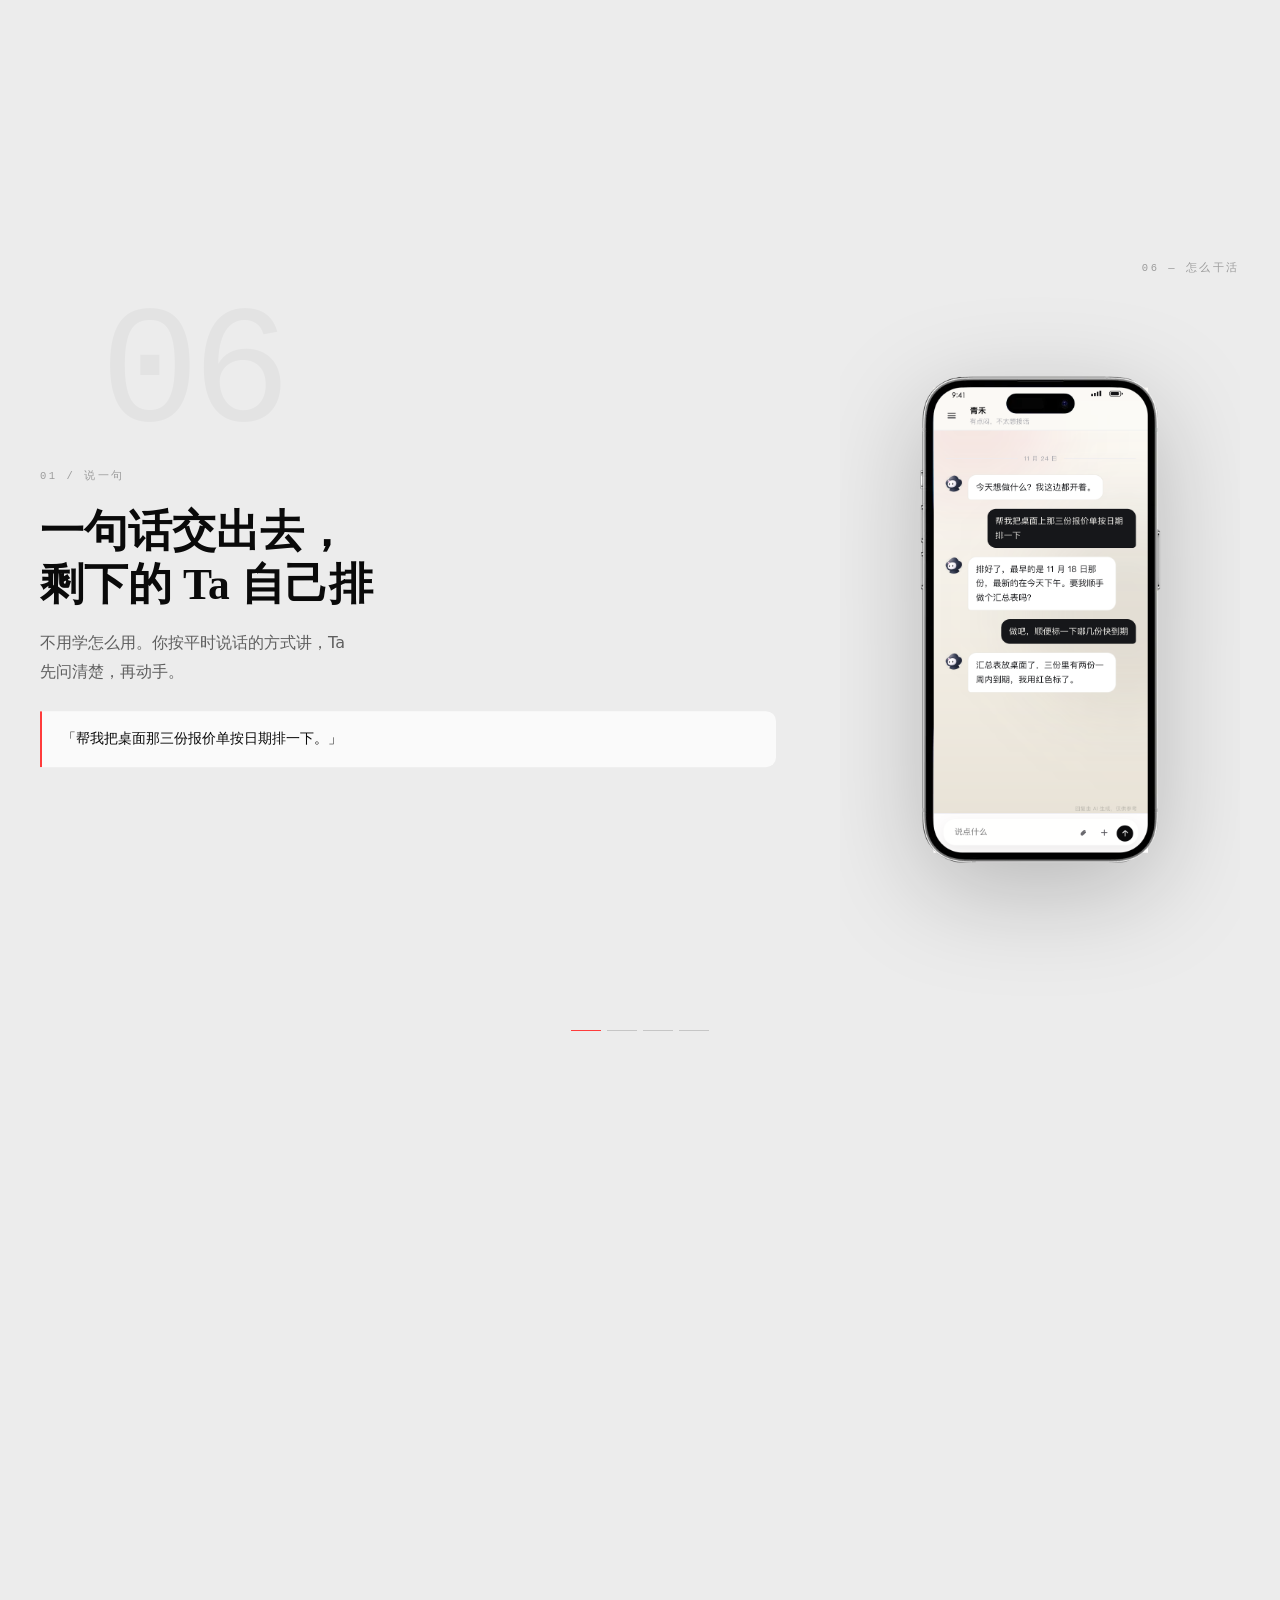
==== commit 86c4a366: "官网更新：2026-11-27 11:54" ====
--- a/index.html
+++ b/index.html
@@ -449,10 +449,10 @@
   .top .wrap{flex-wrap:wrap;row-gap:7px;align-items:center}
   .logo{order:1;flex:0 0 auto}
   .langsw{display:inline-block!important;position:static!important;order:2;margin:0!important}
-  .top nav{order:3;flex:1 0 100%;display:flex;gap:16px;overflow-x:auto;max-width:100%;
+  .top nav{order:3;flex:1 0 100%;display:flex;align-items:center;gap:13px;overflow-x:auto;max-width:100%;
     -webkit-overflow-scrolling:touch;scrollbar-width:none;padding:2px 0 1px}
   .top nav::-webkit-scrollbar{display:none}
-  .top nav a{font-size:12.5px;white-space:nowrap}
+  .top nav a{font-size:11.5px;white-space:nowrap}
 }
 
 /* 四件事：卡片按功能网格那套来（红色小图标 + 等宽小标 + 宋体标签），上下两行等高 */
@@ -502,6 +502,19 @@
 
 /* 桌面端：这一段的气泡是贴在舞台边缘的，overflow:hidden 会把右边那颗切掉 → 放开裁切 */
 @media(min-width:901px){.hero .stage{overflow:visible}}
+
+/* 中英切换：小滑动胶囊（两个页面共用，手机端更小一档） */
+.langsw{position:relative;display:inline-flex;align-items:center;padding:2px;width:max-content;
+  border:1px solid rgba(0,0,0,.16);border-radius:999px;background:rgba(255,255,255,.6);
+  margin-left:18px;flex:0 0 auto}
+.langsw a{position:relative;z-index:1;font-family:var(--mono);font-size:10px;letter-spacing:.12em;
+  padding:3px 9px;border-radius:999px;text-decoration:none;color:var(--fg3);
+  transition:background .22s,color .22s;white-space:nowrap}
+.langsw a.on{color:#fff;background:var(--fg)}
+@media(max-width:900px){
+  .langsw{margin-left:10px;padding:1.5px}
+  .langsw a{font-size:9px;padding:2px 7px;letter-spacing:.06em}
+}
 </style>
 </head>
 <body>
@@ -519,8 +532,7 @@
       <a href="#story">怎么干活</a>
       <a href="docs.html">说明</a>
       <a href="#dl">下载</a>
-      <a href="index.html" onclick="localStorage.setItem('lang','zh')">中文</a>
-      <a href="en.html" onclick="localStorage.setItem('lang','en')">EN</a></nav>
+      <span class="langsw" data-lang="zh"><a href="index.html" class="on">中文</a><a href="en.html">EN</a></span></nav>
 </div>
 </header>
 
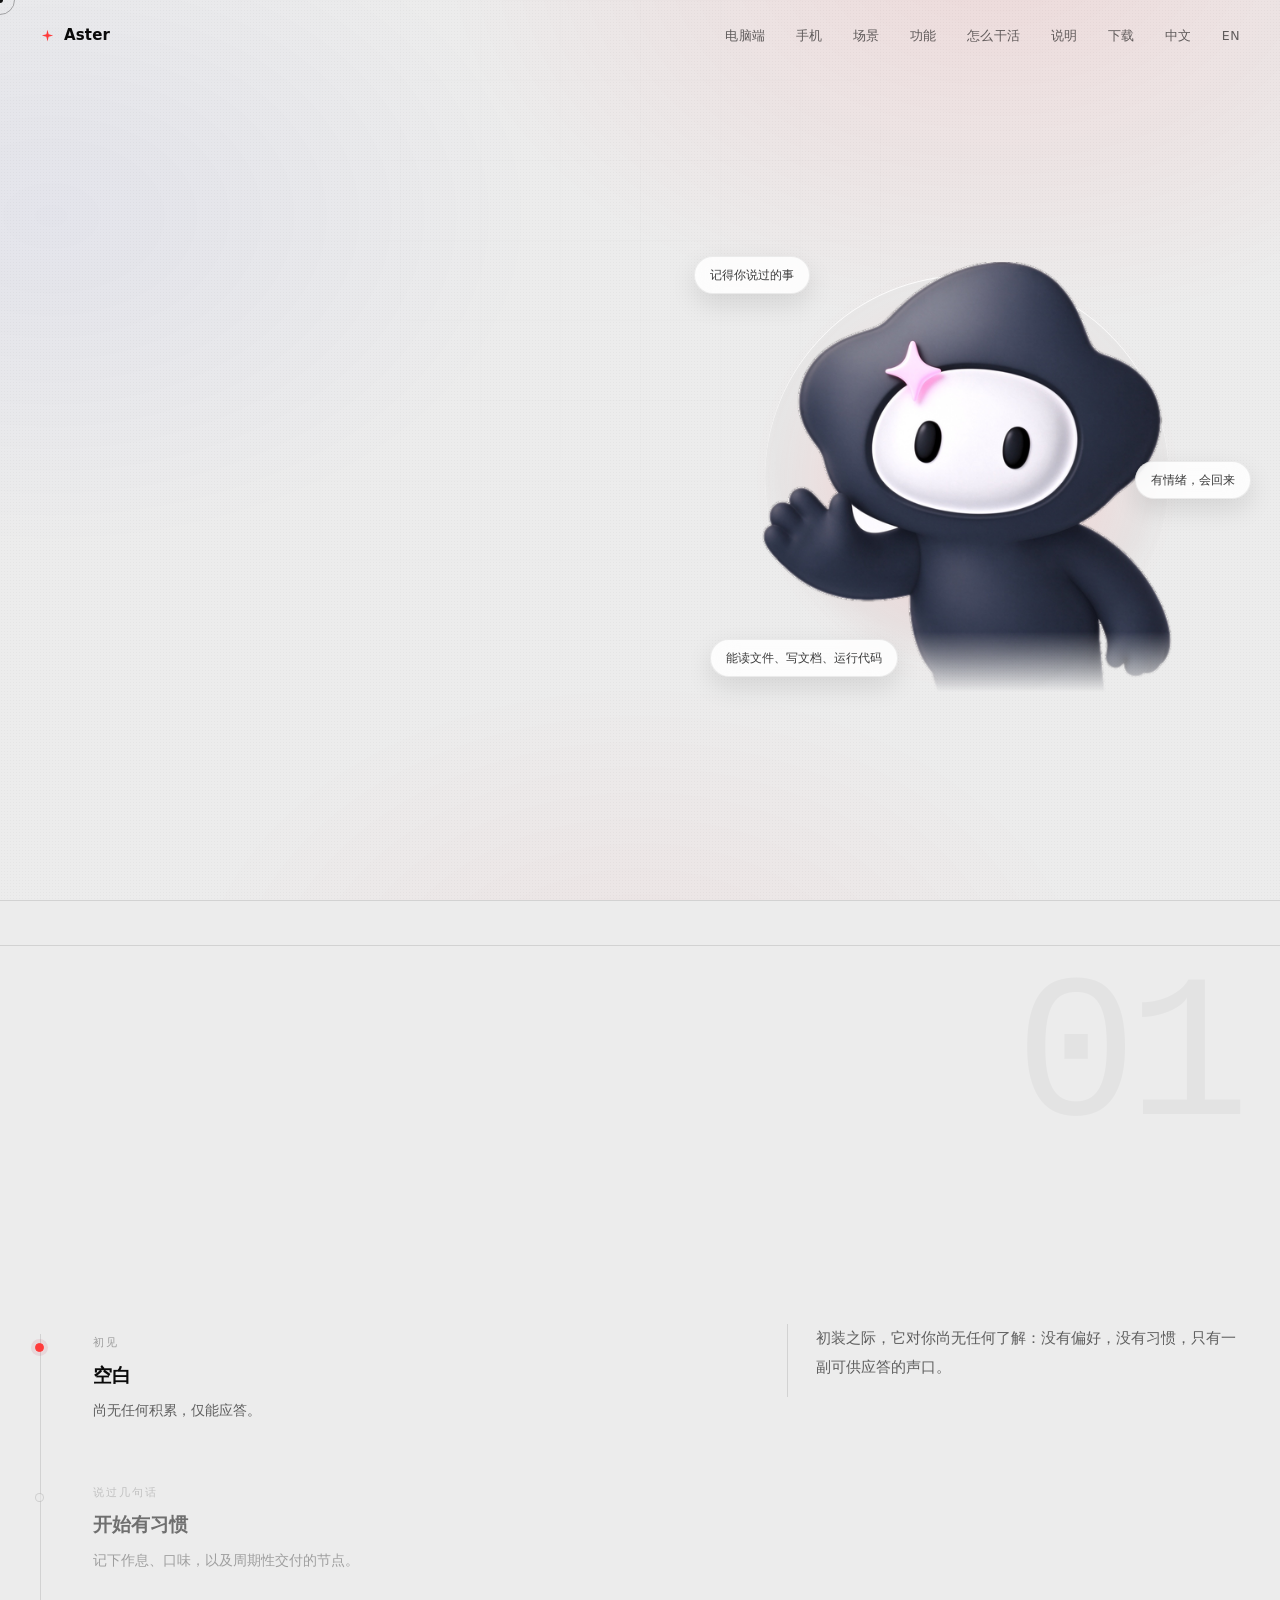
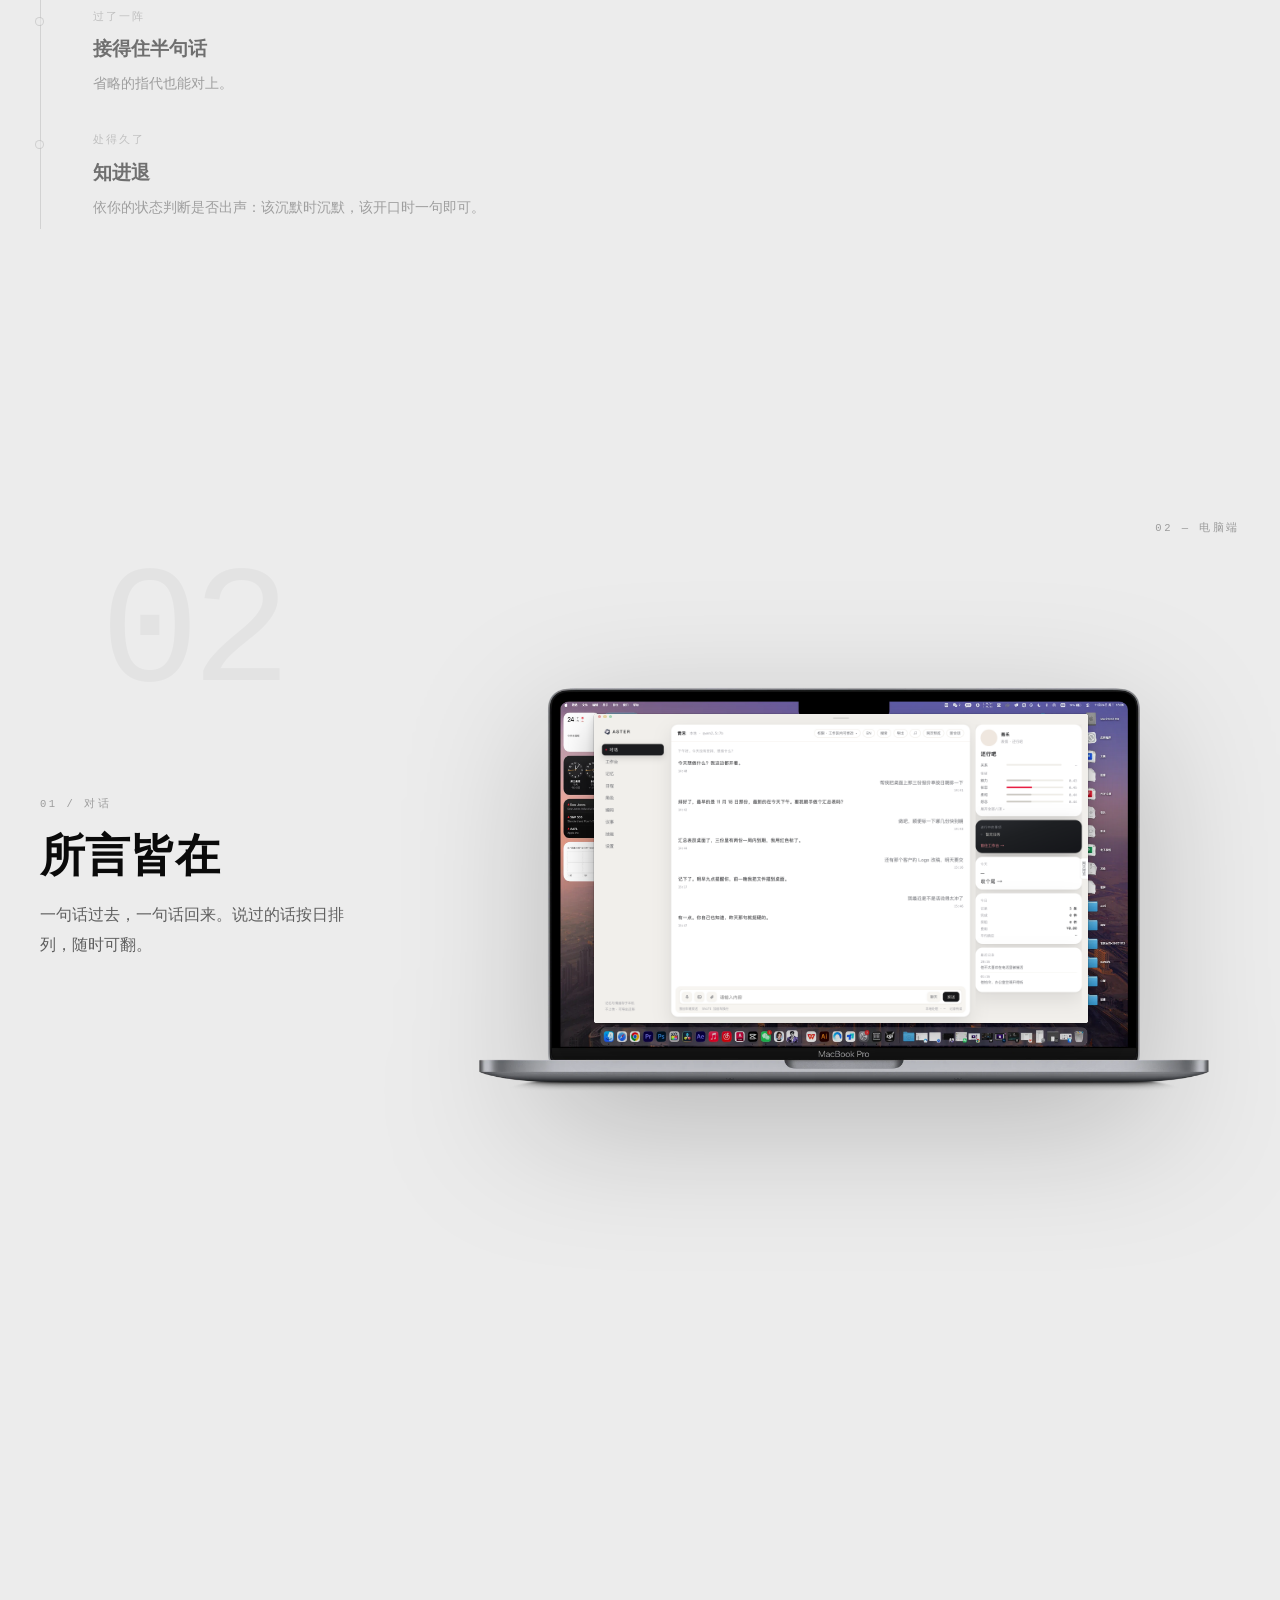
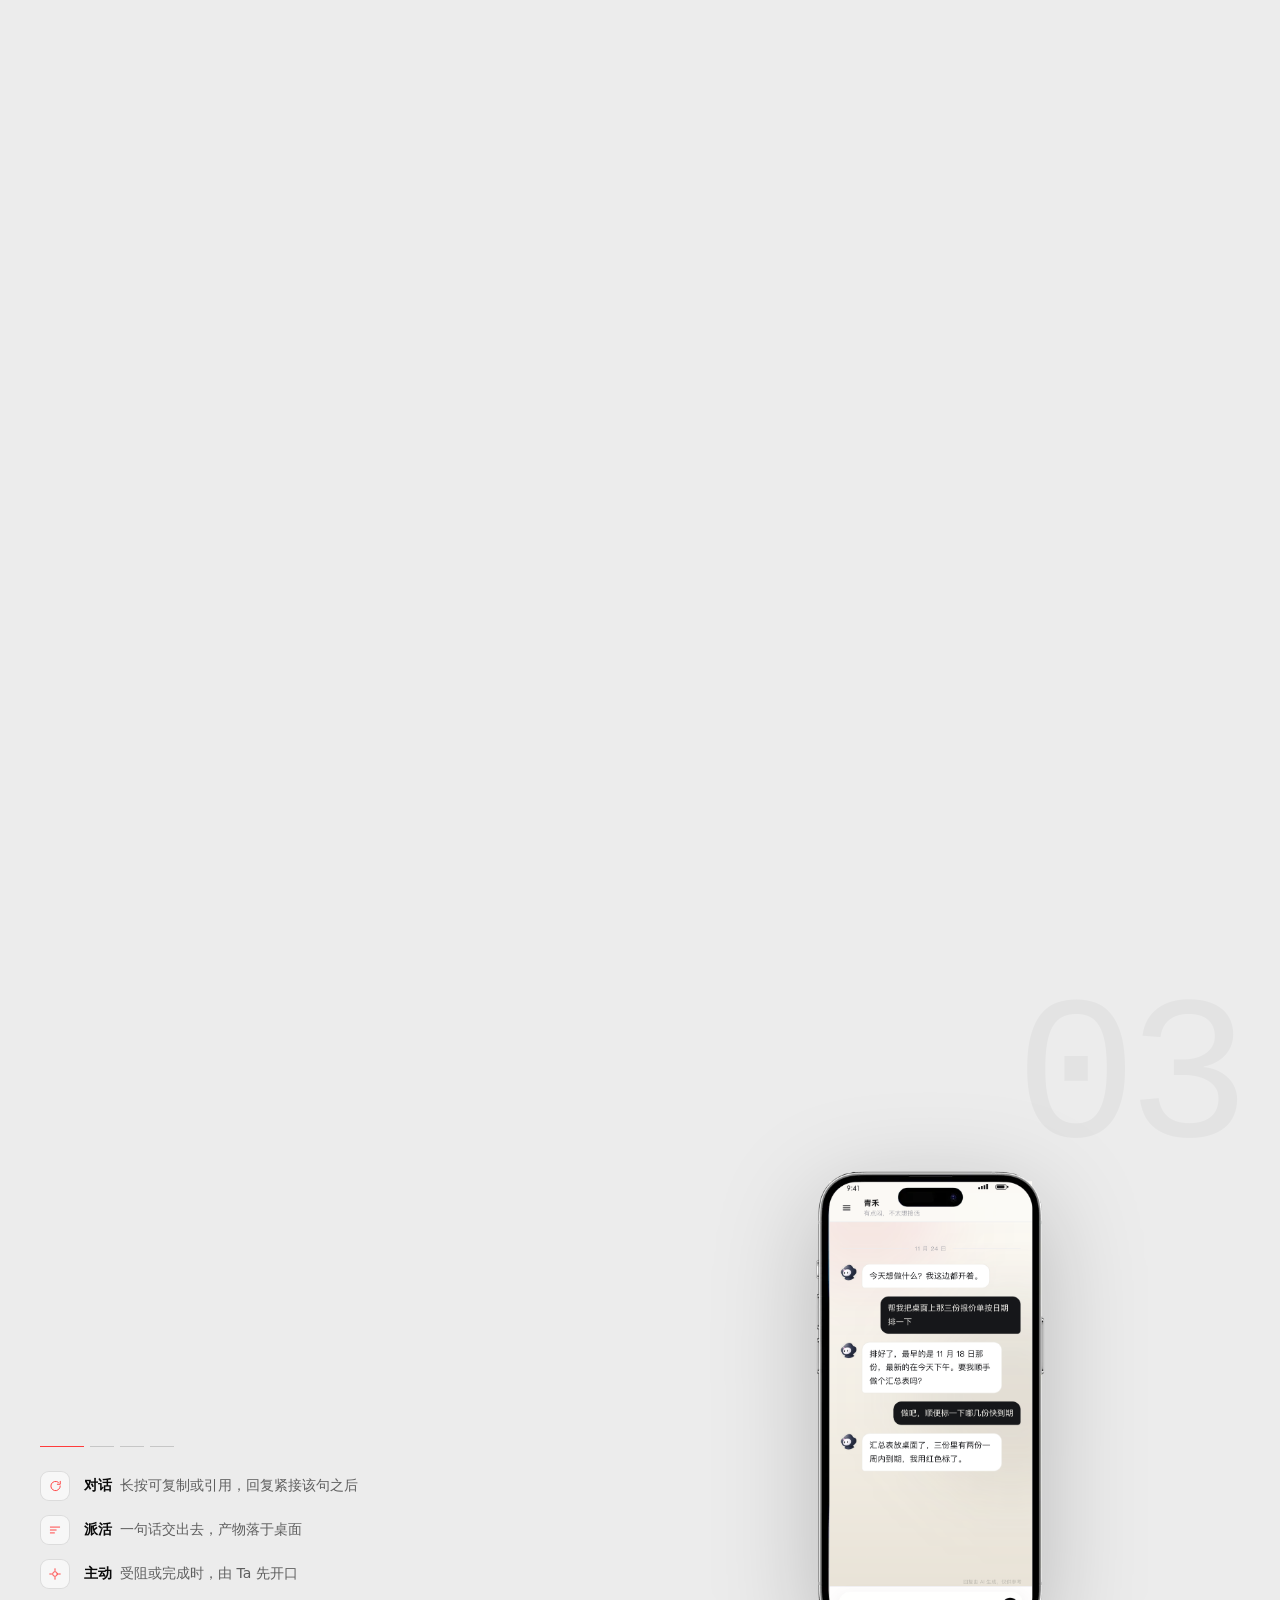
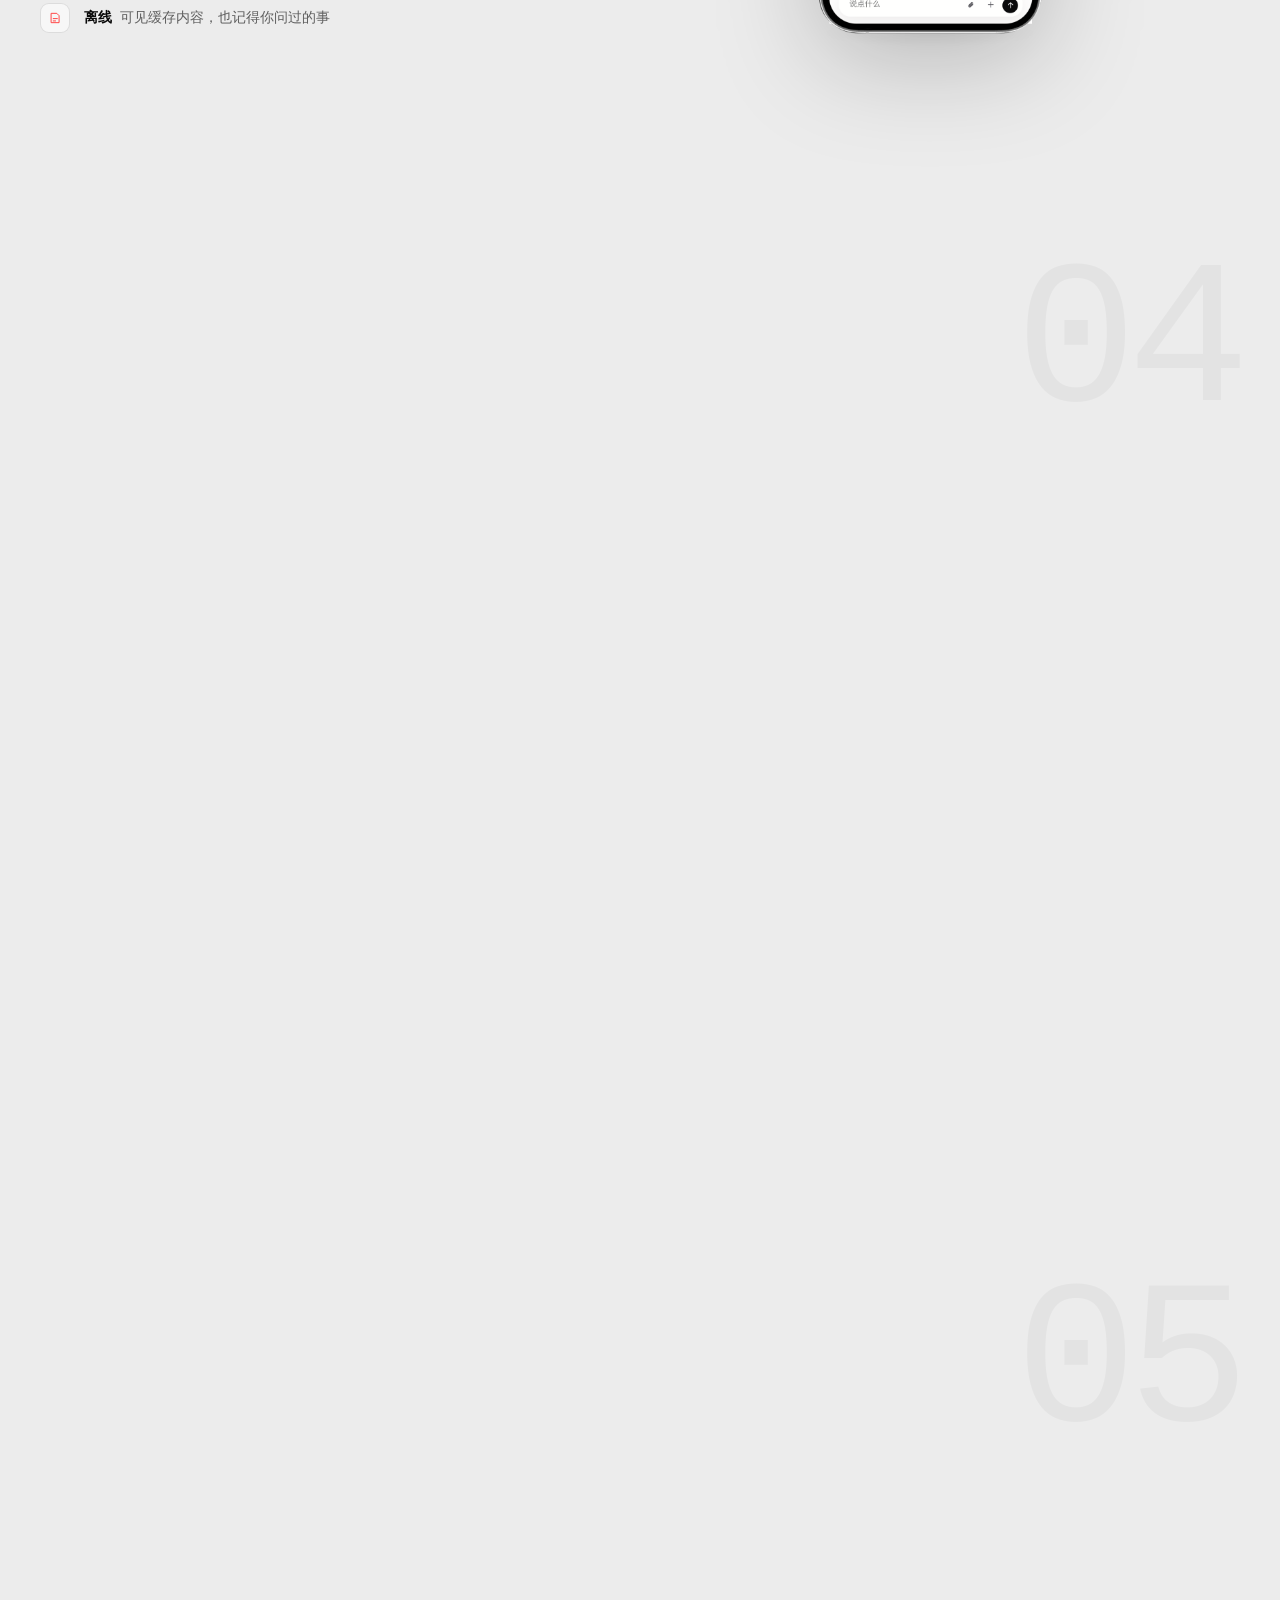
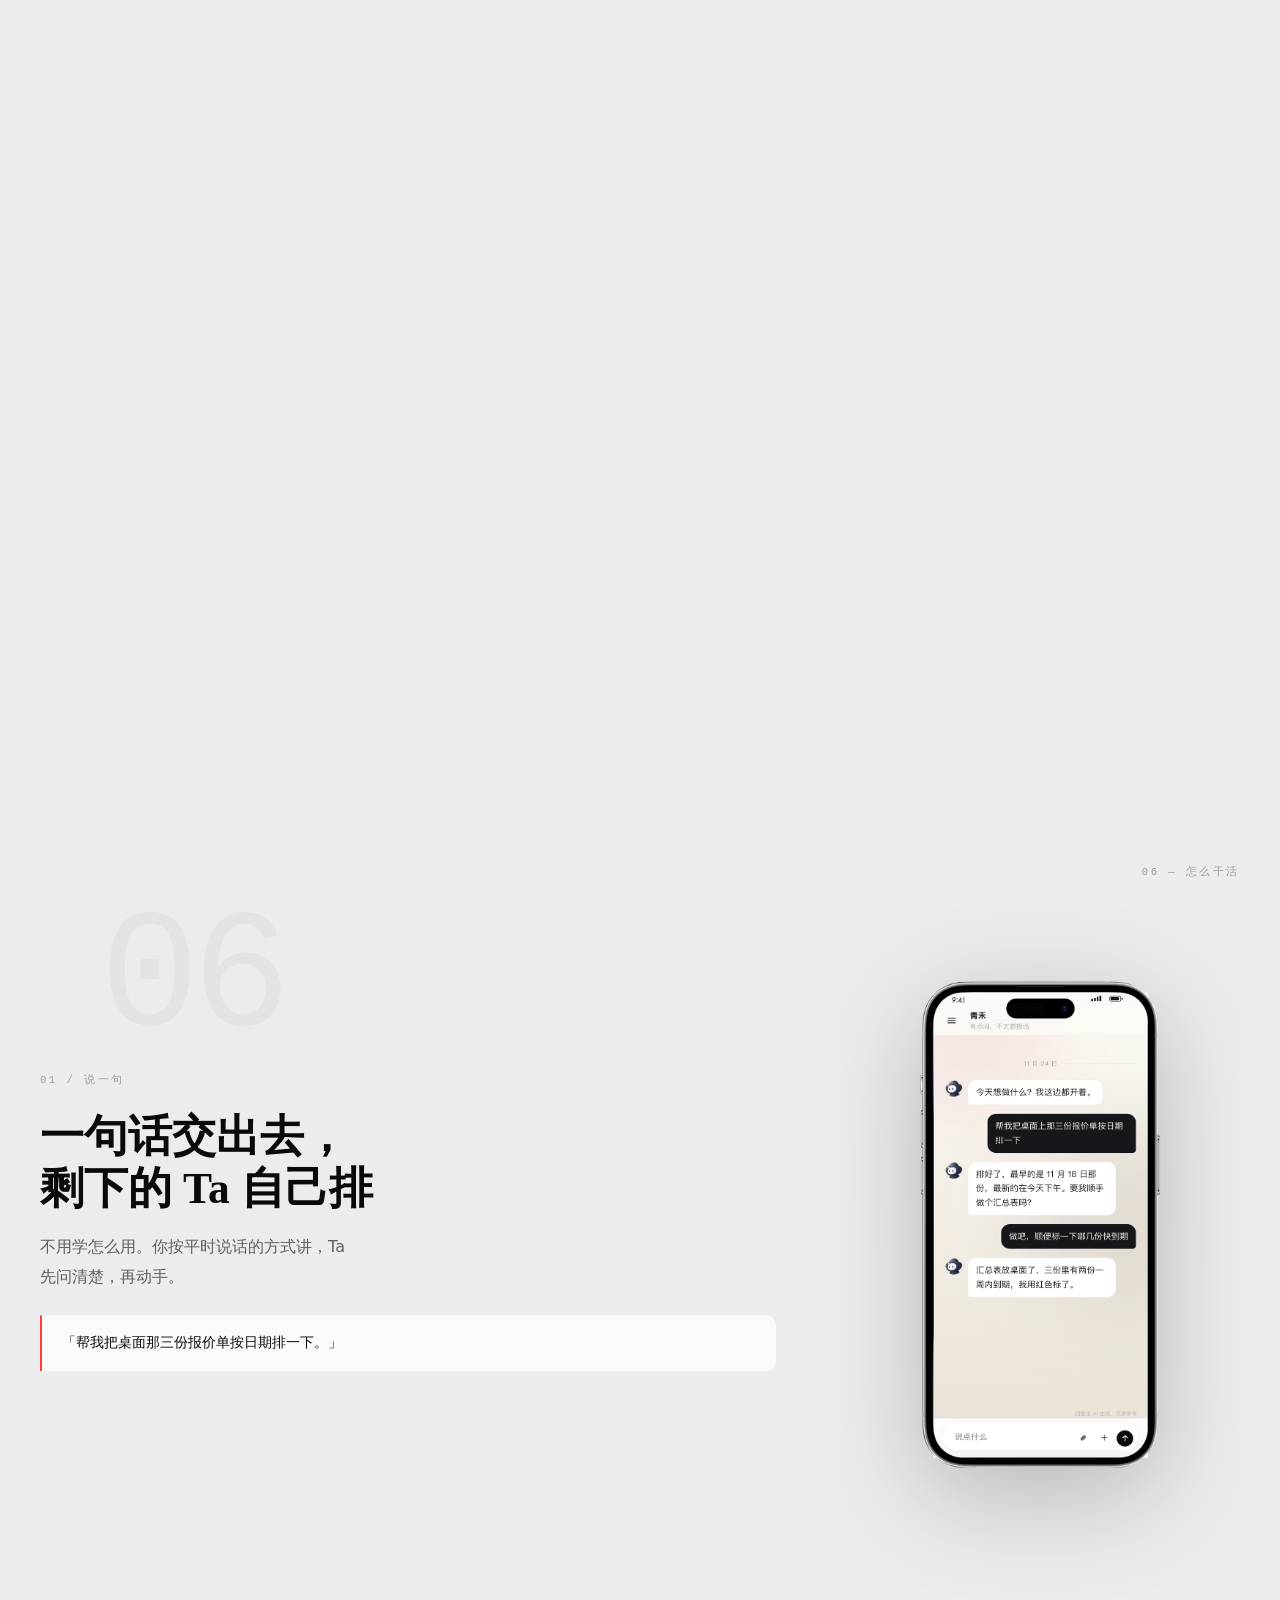
==== commit 153062ab: "官网更新：2026-11-27 11:57" ====
--- a/index.html
+++ b/index.html
@@ -434,13 +434,7 @@
 @media(max-width:900px){.lang{margin-left:10px;padding:4px 10px;font-size:10px}}
 
 /* 语言切换：两格小胶囊，当前语言高亮 */
-.langsw{display:inline-flex;align-items:center;gap:2px;margin-left:20px;padding:2px;
-  border:1px solid rgba(0,0,0,.14);border-radius:20px;background:rgba(255,255,255,.5)}
-.langsw a{font-family:var(--mono);font-size:10px;letter-spacing:.12em;text-decoration:none;
-  color:var(--fg3);padding:3px 9px;border-radius:16px;transition:color .18s,background .18s}
-.langsw a:hover{color:var(--fg)}
-.langsw a.on{color:#fff;background:var(--fg)}
-@media(max-width:900px){.langsw{margin-left:10px}.langsw a{padding:2px 7px;font-size:9.5px}}
+@media(max-width:900px){}
 
 /* 手机上：头部分两行——上面 logo，下面一条可横滑的导航，中英切换固定右上角，谁都不挤掉谁
    2026-11-27 补回：这条规则之前只存在于线上仓库，主仓库的 site/ 是老版本，推上去把手机导航覆盖没了 */
@@ -448,8 +442,7 @@
   .top{height:auto;padding:9px 0}
   .top .wrap{flex-wrap:wrap;row-gap:7px;align-items:center}
   .logo{order:1;flex:0 0 auto}
-  .langsw{display:inline-block!important;position:static!important;order:2;margin:0!important}
-  .top nav{order:3;flex:1 0 100%;display:flex;align-items:center;gap:13px;overflow-x:auto;max-width:100%;
+    .top nav{order:3;flex:1 0 100%;display:flex;align-items:center;gap:13px;overflow-x:auto;max-width:100%;
     -webkit-overflow-scrolling:touch;scrollbar-width:none;padding:2px 0 1px}
   .top nav::-webkit-scrollbar{display:none}
   .top nav a{font-size:11.5px;white-space:nowrap}
@@ -504,17 +497,9 @@
 @media(min-width:901px){.hero .stage{overflow:visible}}
 
 /* 中英切换：小滑动胶囊（两个页面共用，手机端更小一档） */
-.langsw{position:relative;display:inline-flex;align-items:center;padding:2px;width:max-content;
-  border:1px solid rgba(0,0,0,.16);border-radius:999px;background:rgba(255,255,255,.6);
-  margin-left:18px;flex:0 0 auto}
-.langsw a{position:relative;z-index:1;font-family:var(--mono);font-size:10px;letter-spacing:.12em;
-  padding:3px 9px;border-radius:999px;text-decoration:none;color:var(--fg3);
-  transition:background .22s,color .22s;white-space:nowrap}
-.langsw a.on{color:#fff;background:var(--fg)}
-@media(max-width:900px){
-  .langsw{margin-left:10px;padding:1.5px}
-  .langsw a{font-size:9px;padding:2px 7px;letter-spacing:.06em}
-}
+@media(max-width:900px){
+    }
+
 </style>
 </head>
 <body>
@@ -532,7 +517,7 @@
       <a href="#story">怎么干活</a>
       <a href="docs.html">说明</a>
       <a href="#dl">下载</a>
-      <span class="langsw" data-lang="zh"><a href="index.html" class="on">中文</a><a href="en.html">EN</a></span></nav>
+      <a href="index.html" class="on">中文</a><a href="en.html">EN</a></nav>
 </div>
 </header>
 
@@ -1032,6 +1017,8 @@
     addEventListener('resize', upd);
   }
 })();
+
+});
 </script>
 </body>
 </html>
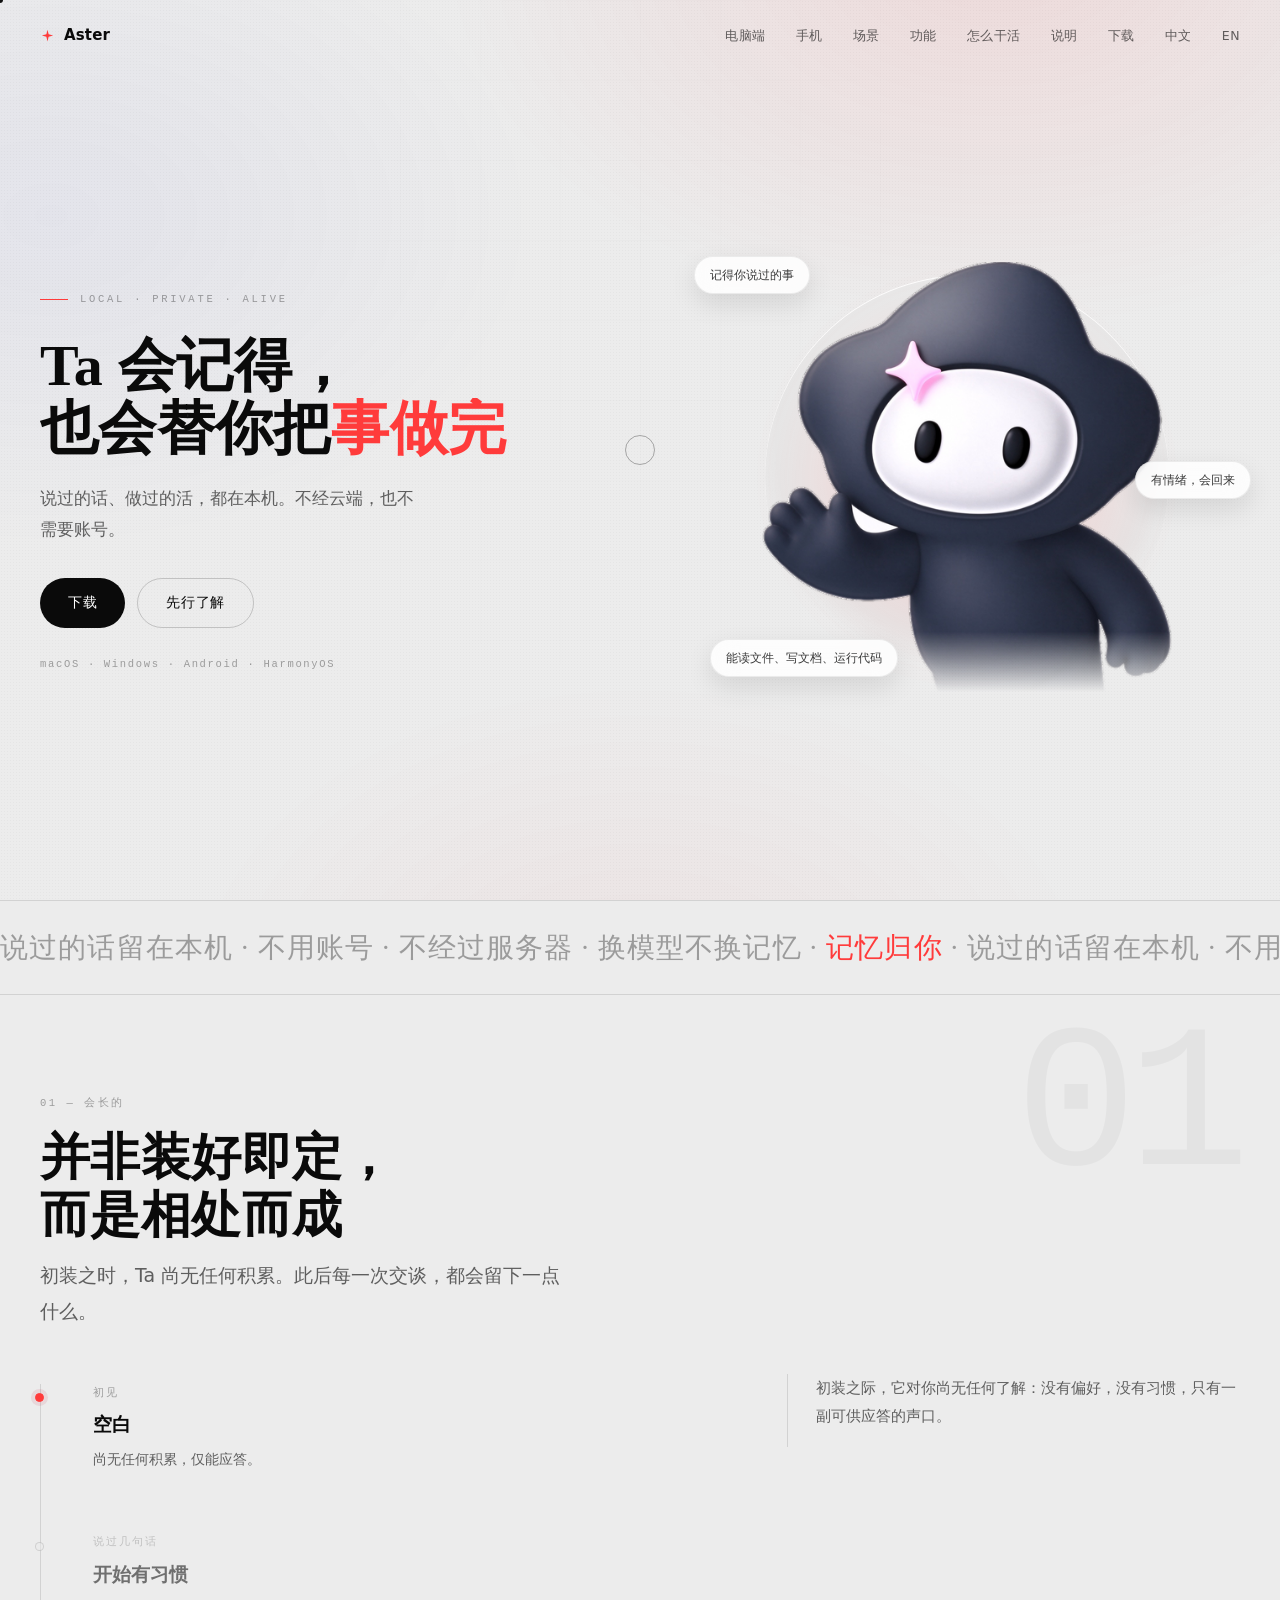
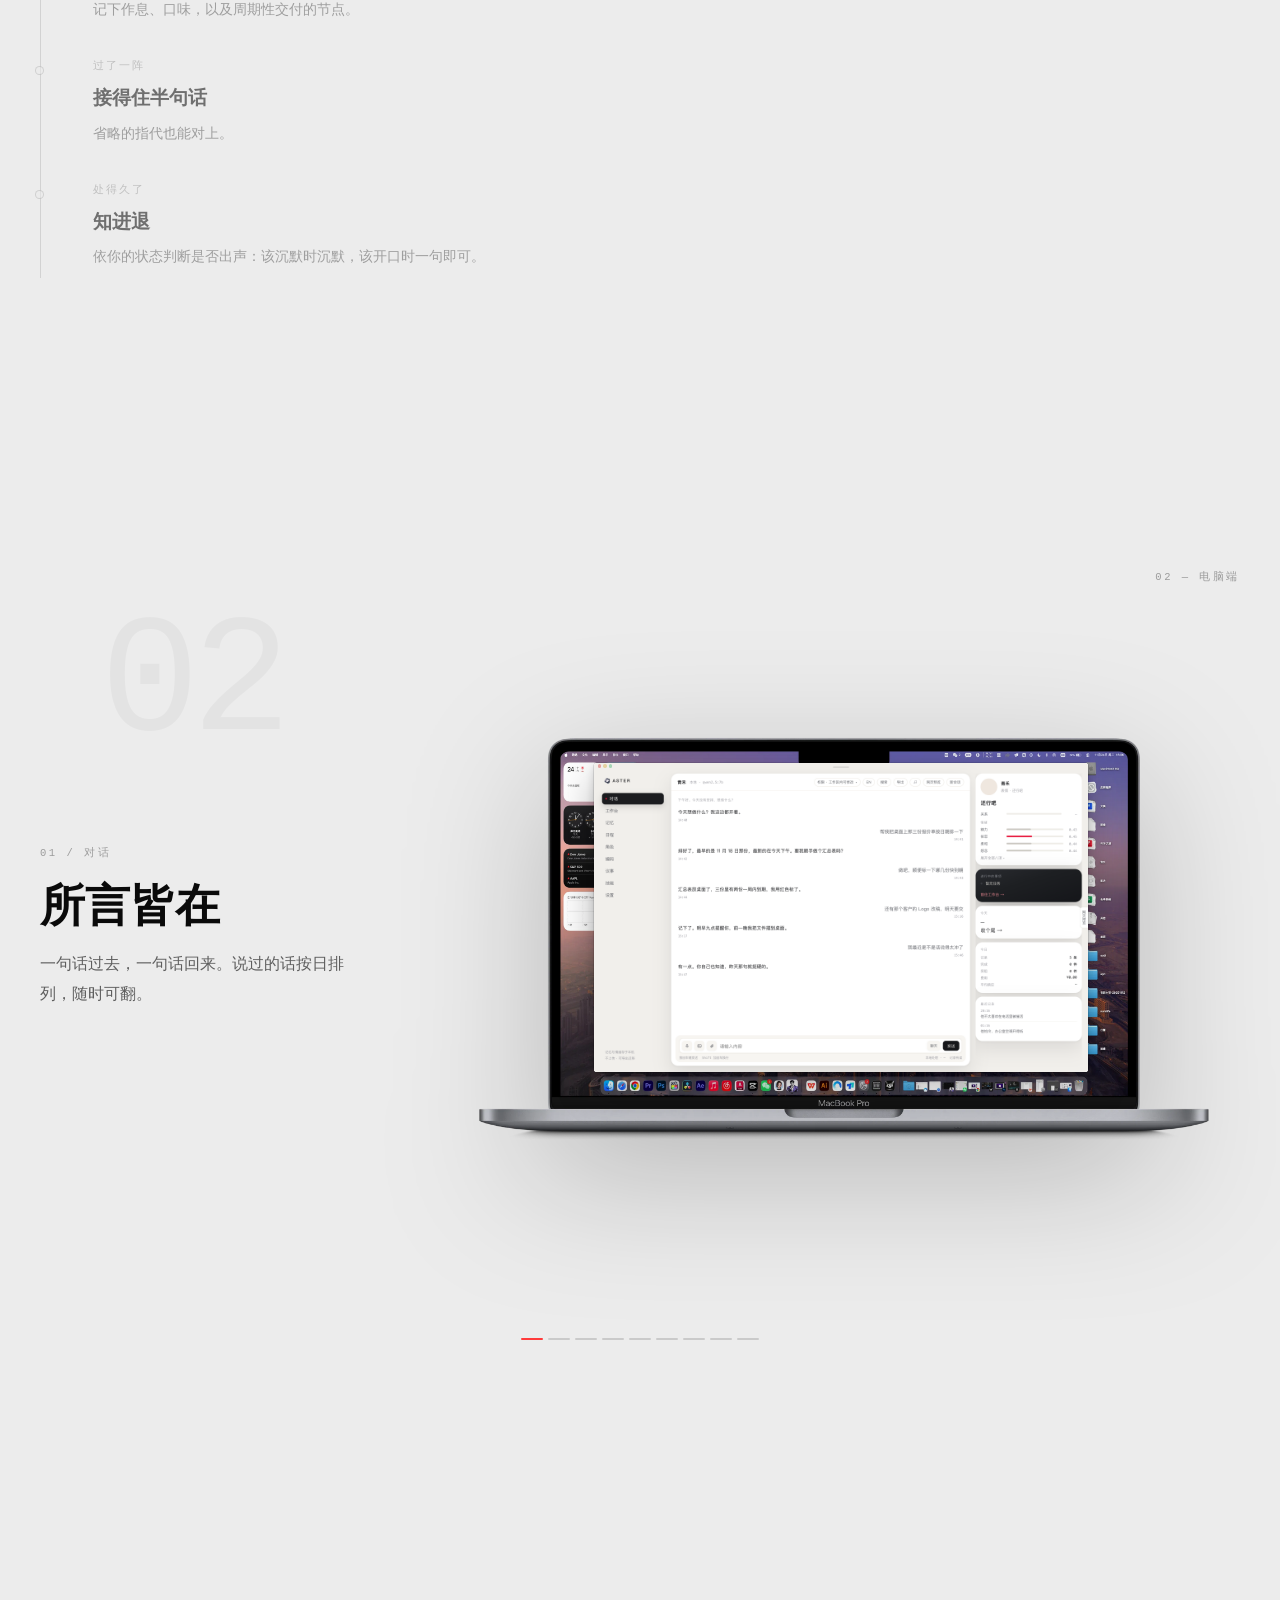
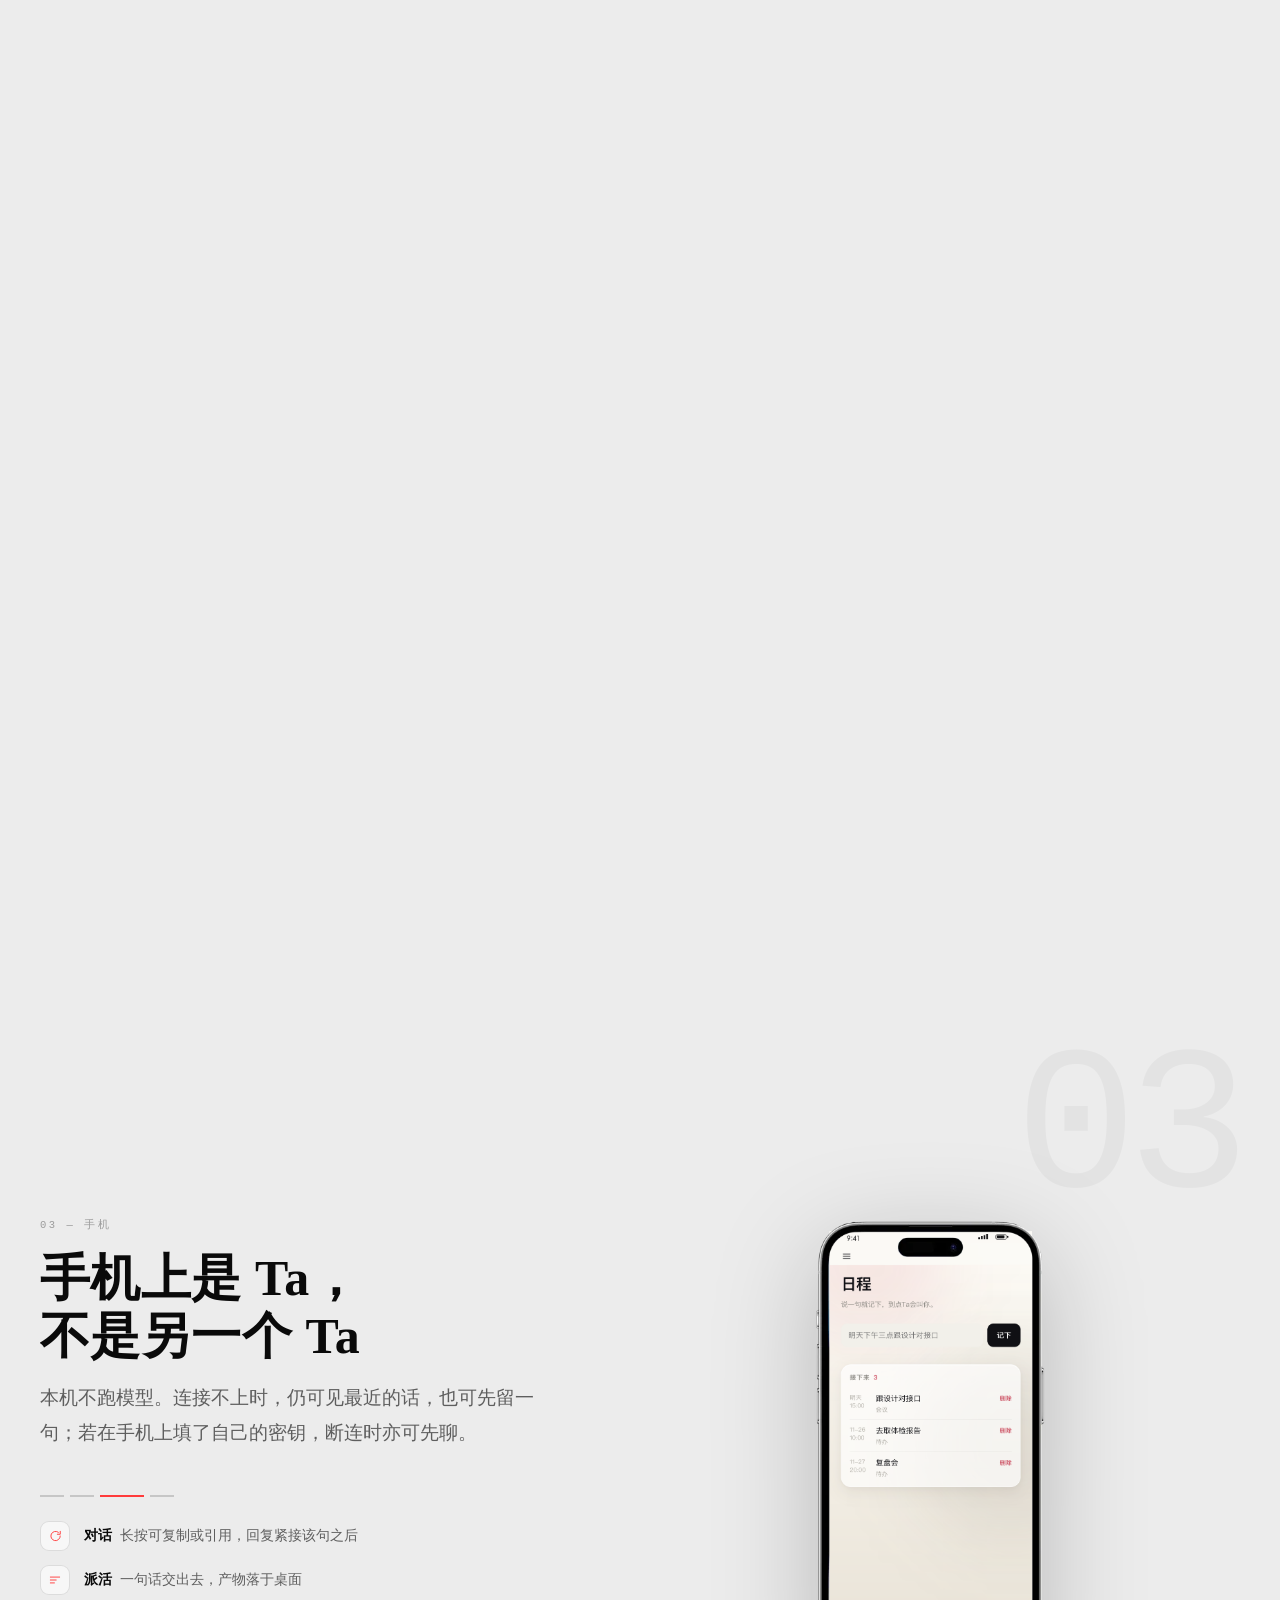
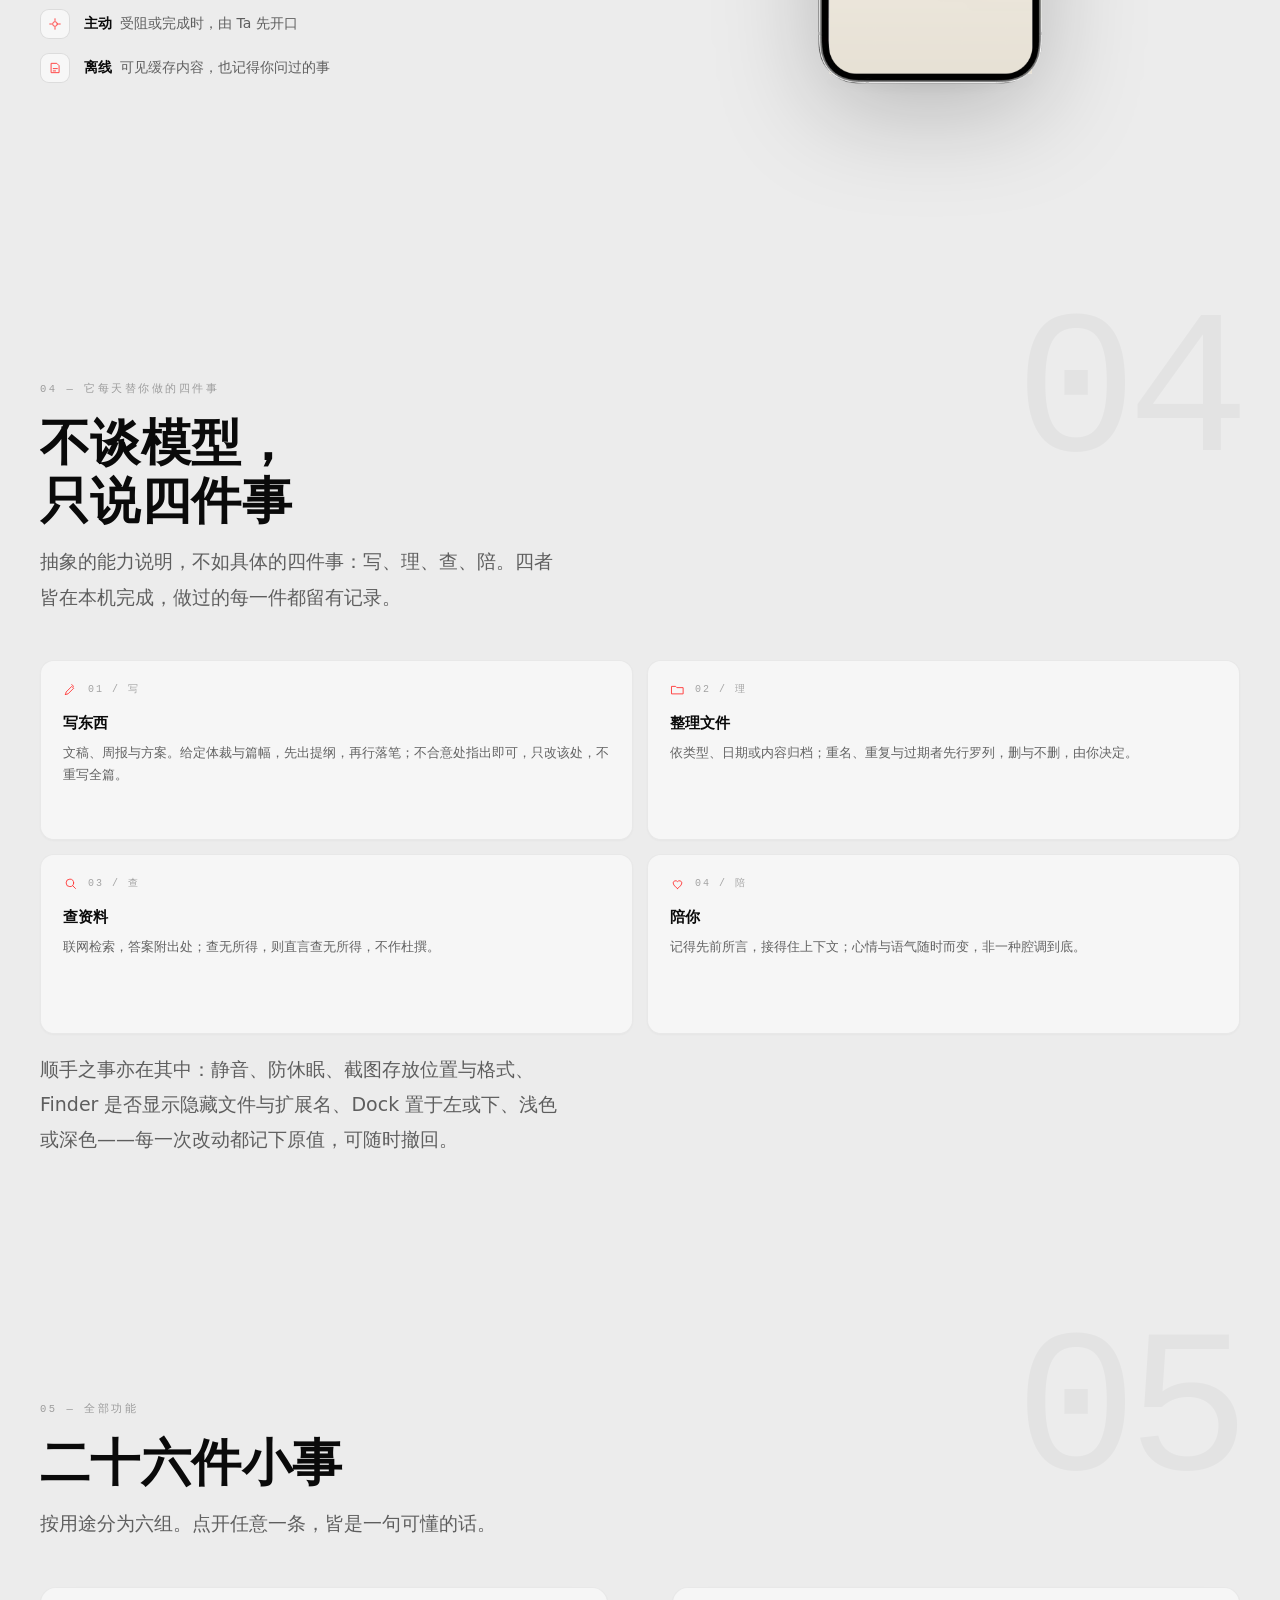
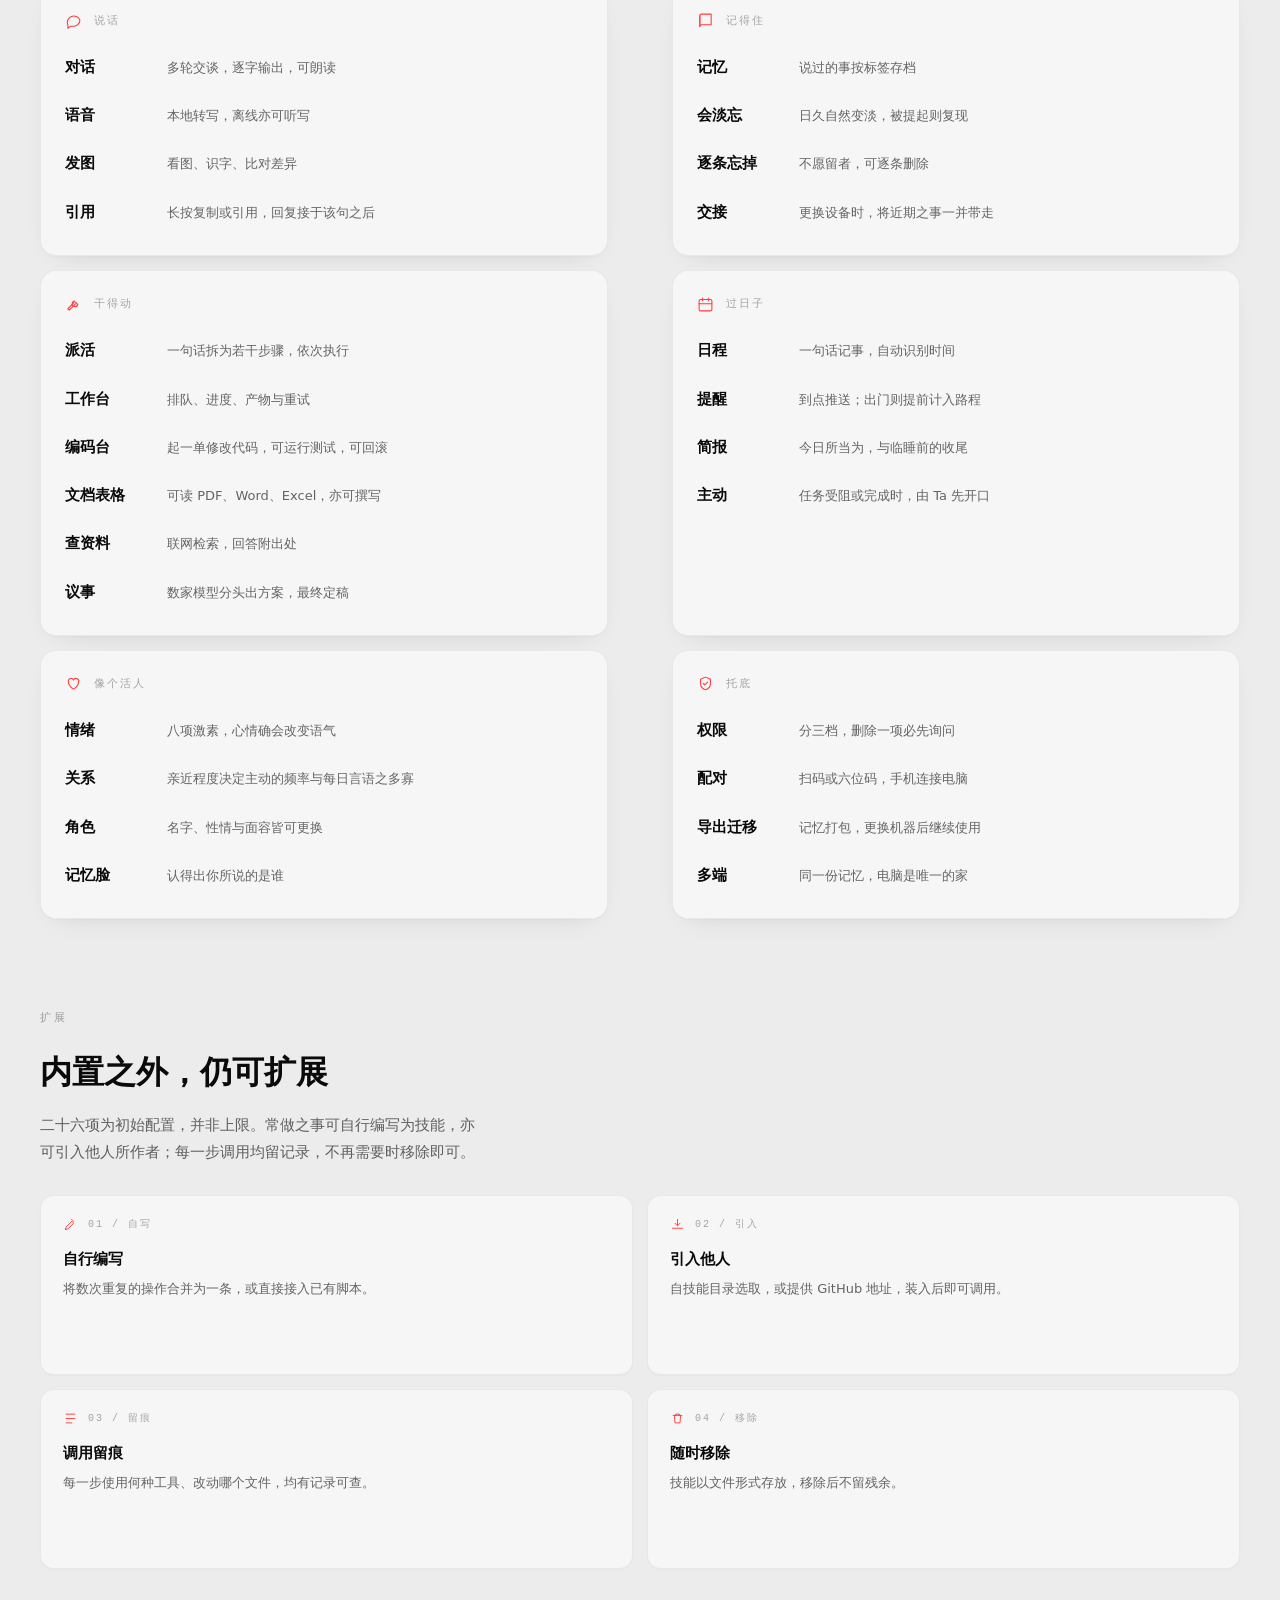
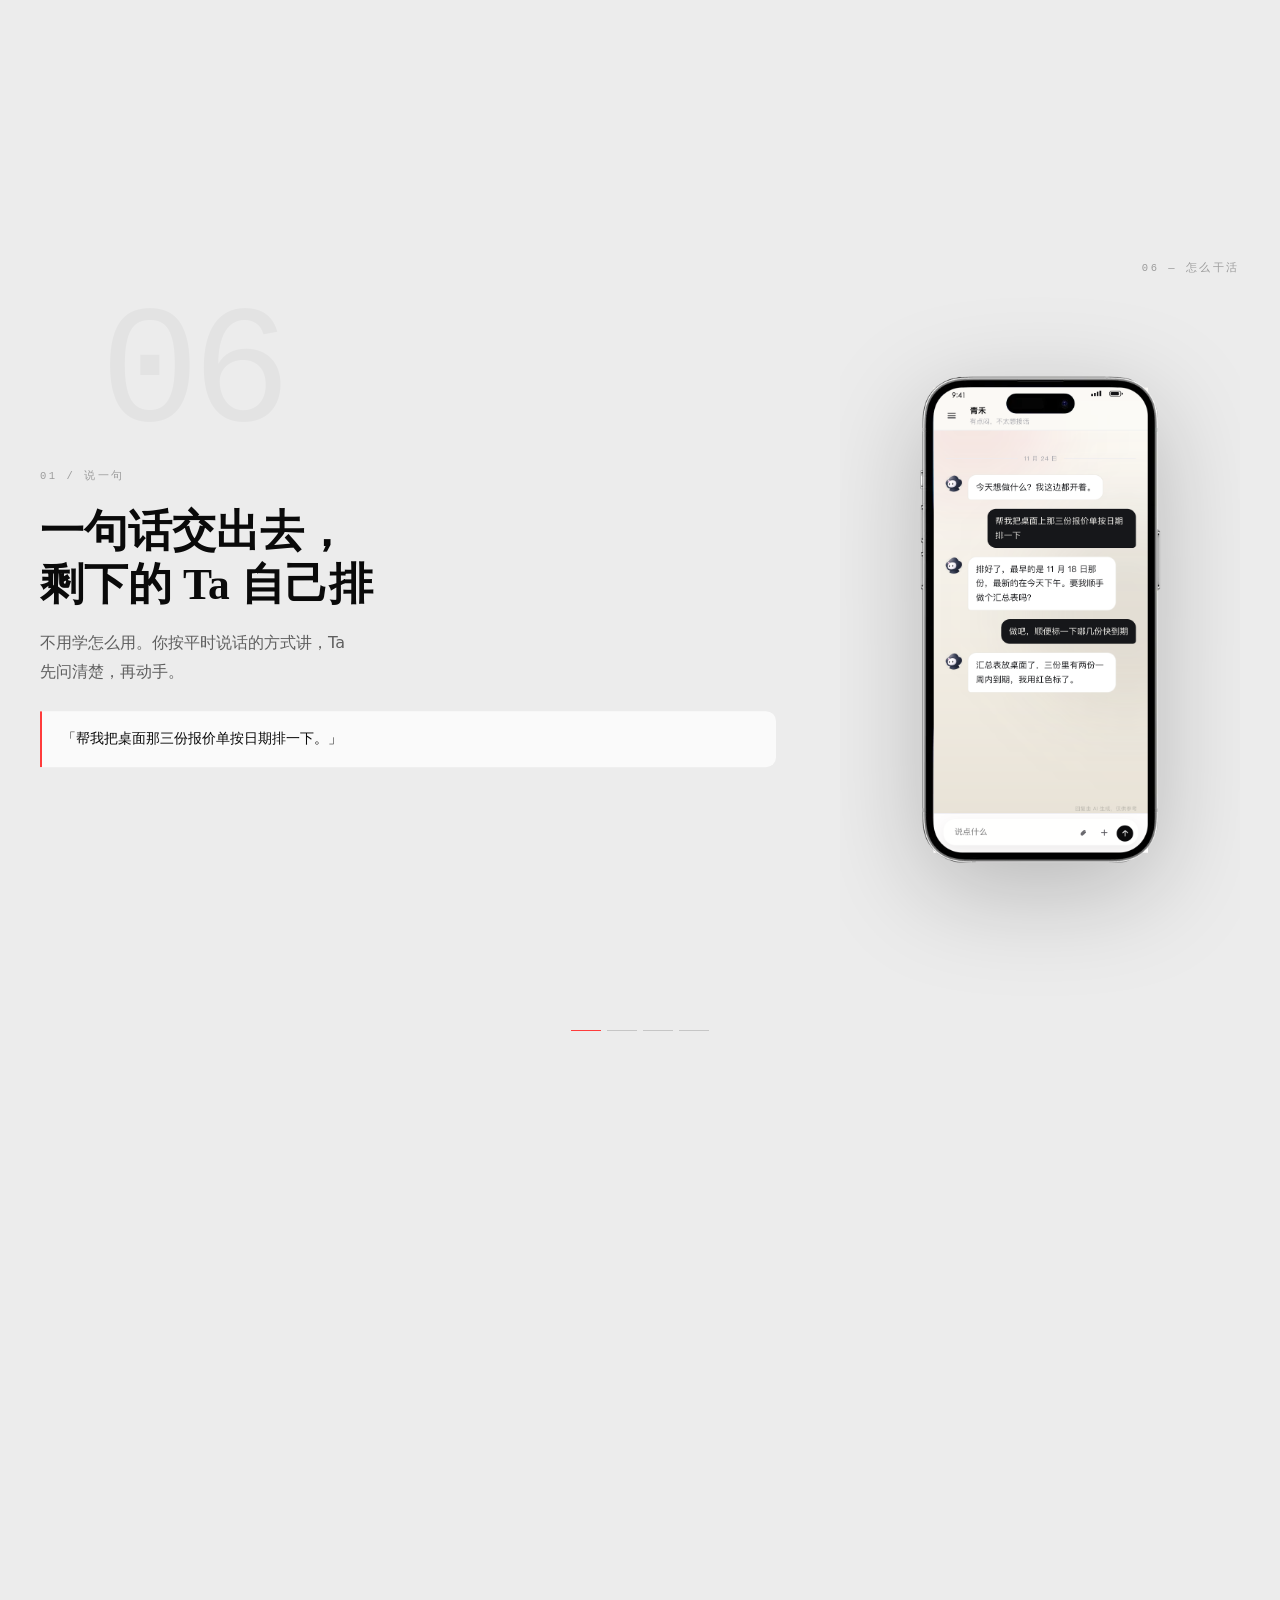
==== commit f037c144: "官网更新：2026-11-27 12:07" ====
--- a/index.html
+++ b/index.html
@@ -1018,7 +1018,6 @@
   }
 })();
 
-});
 </script>
 </body>
 </html>
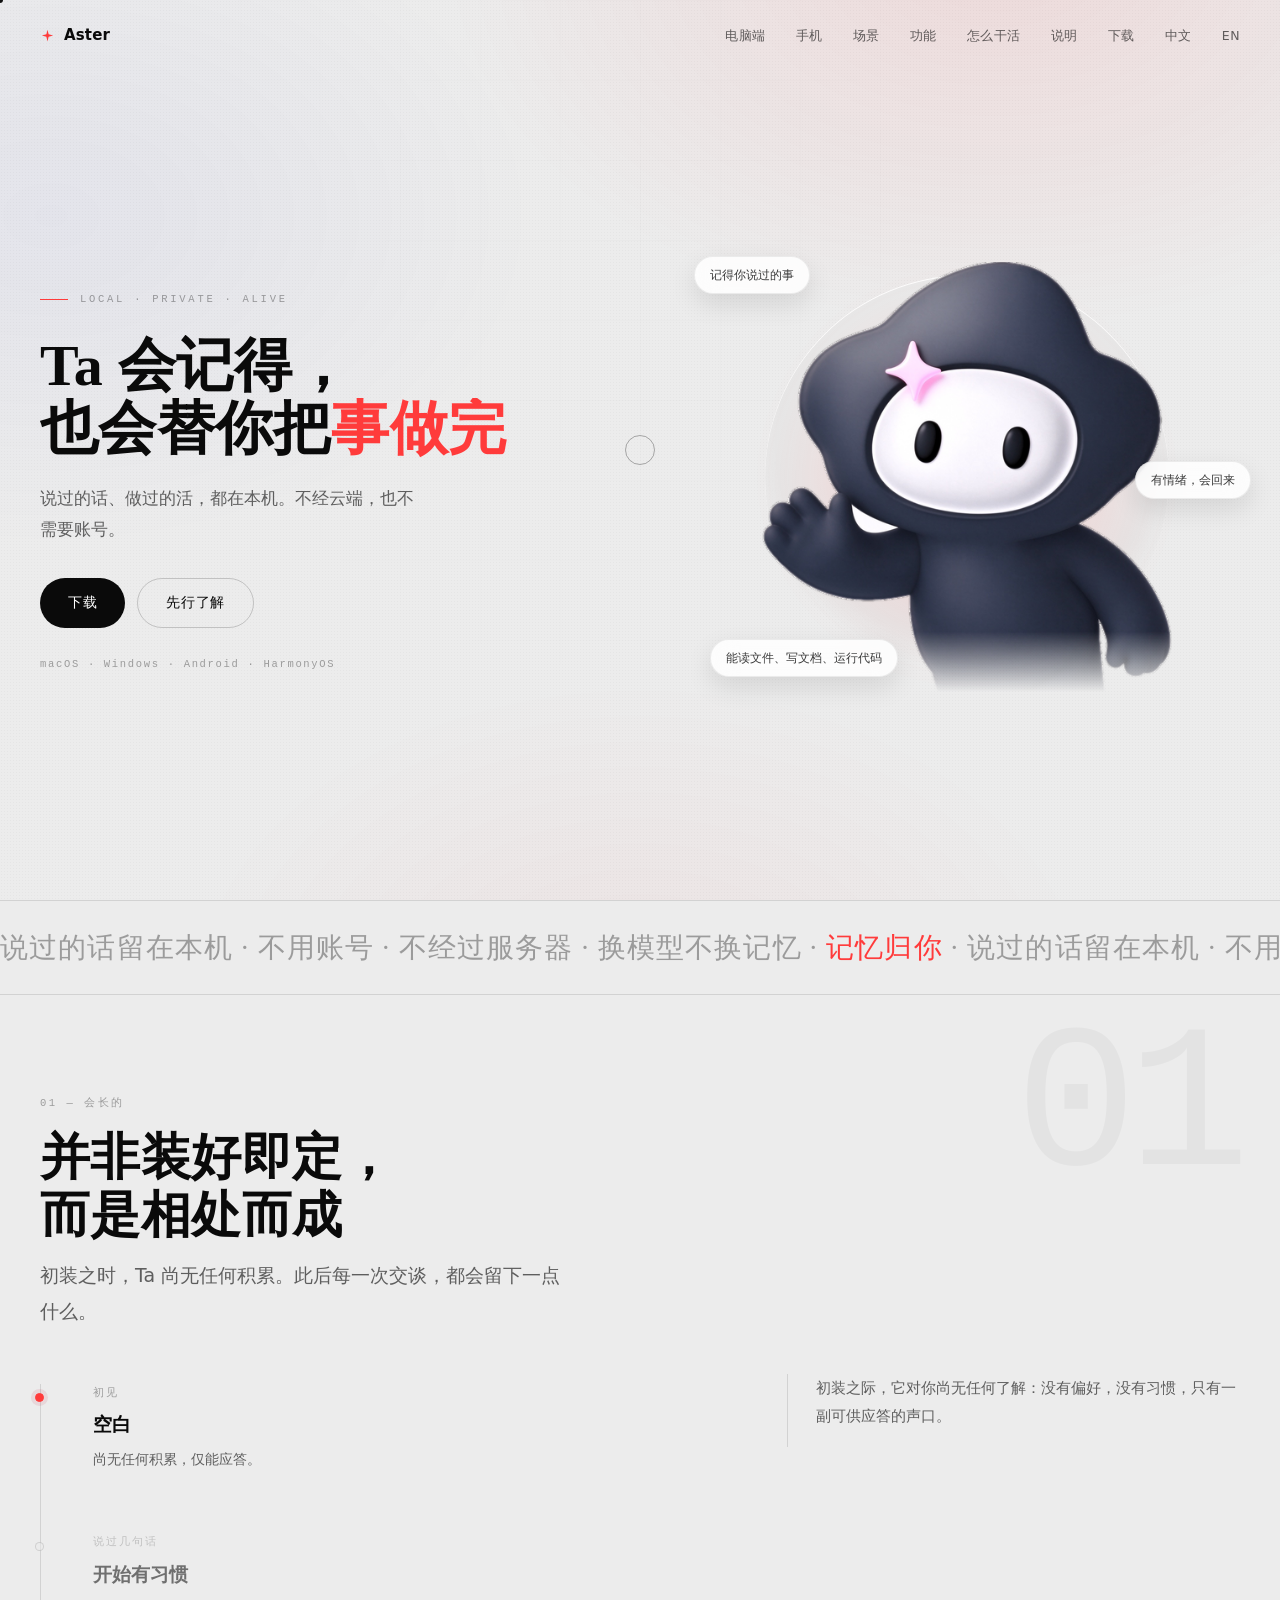
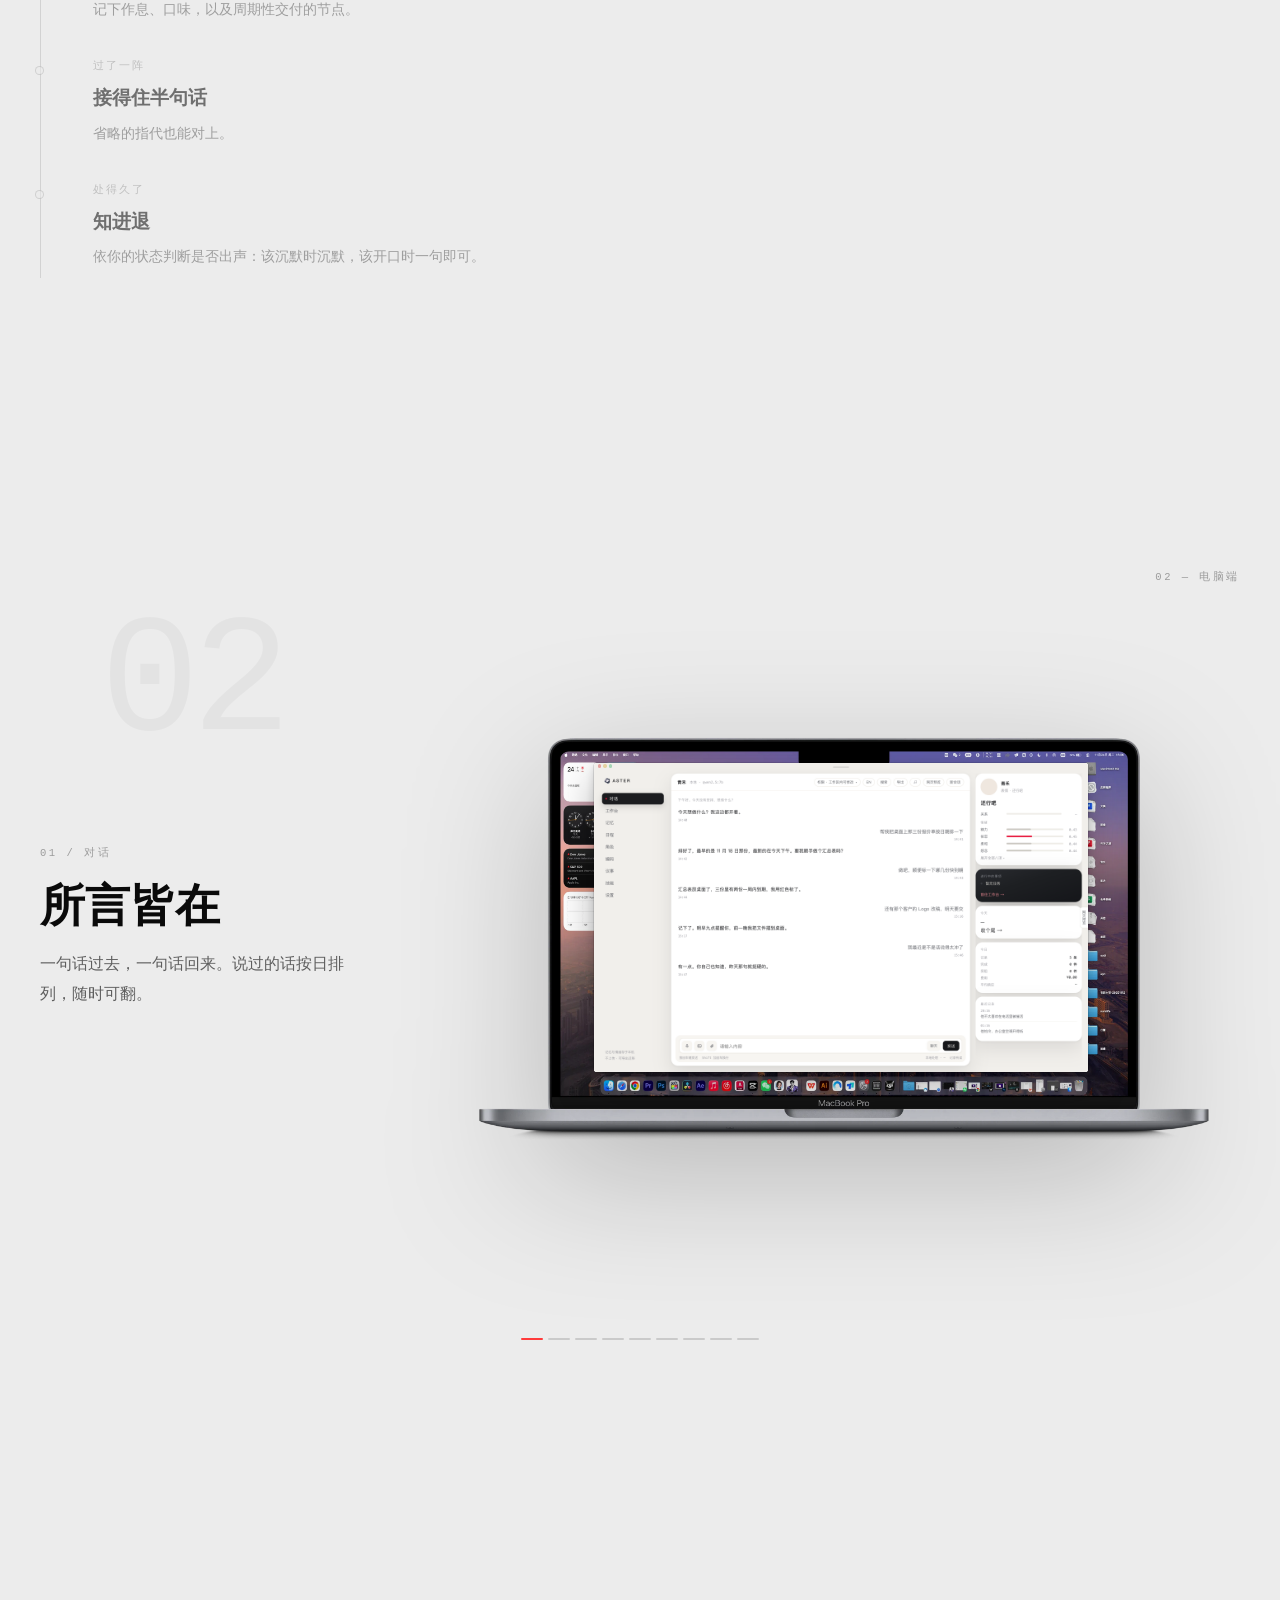
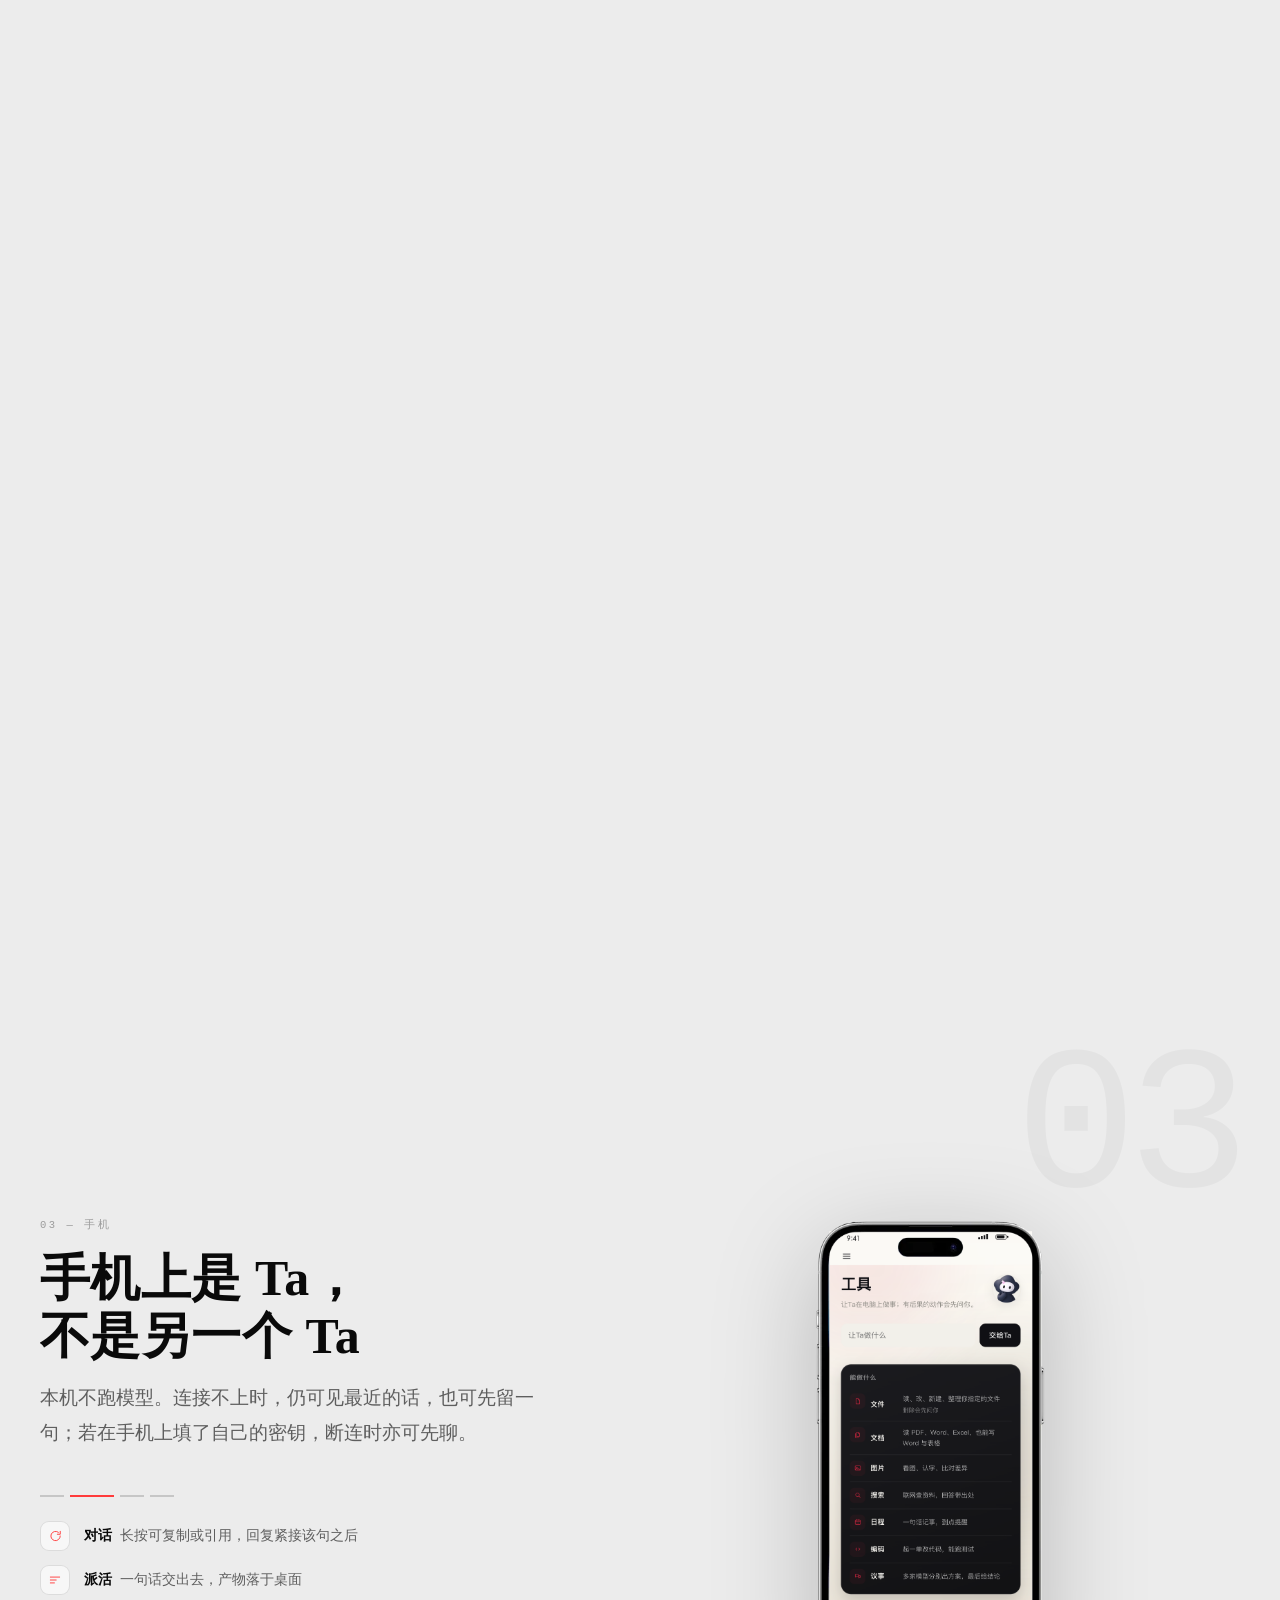
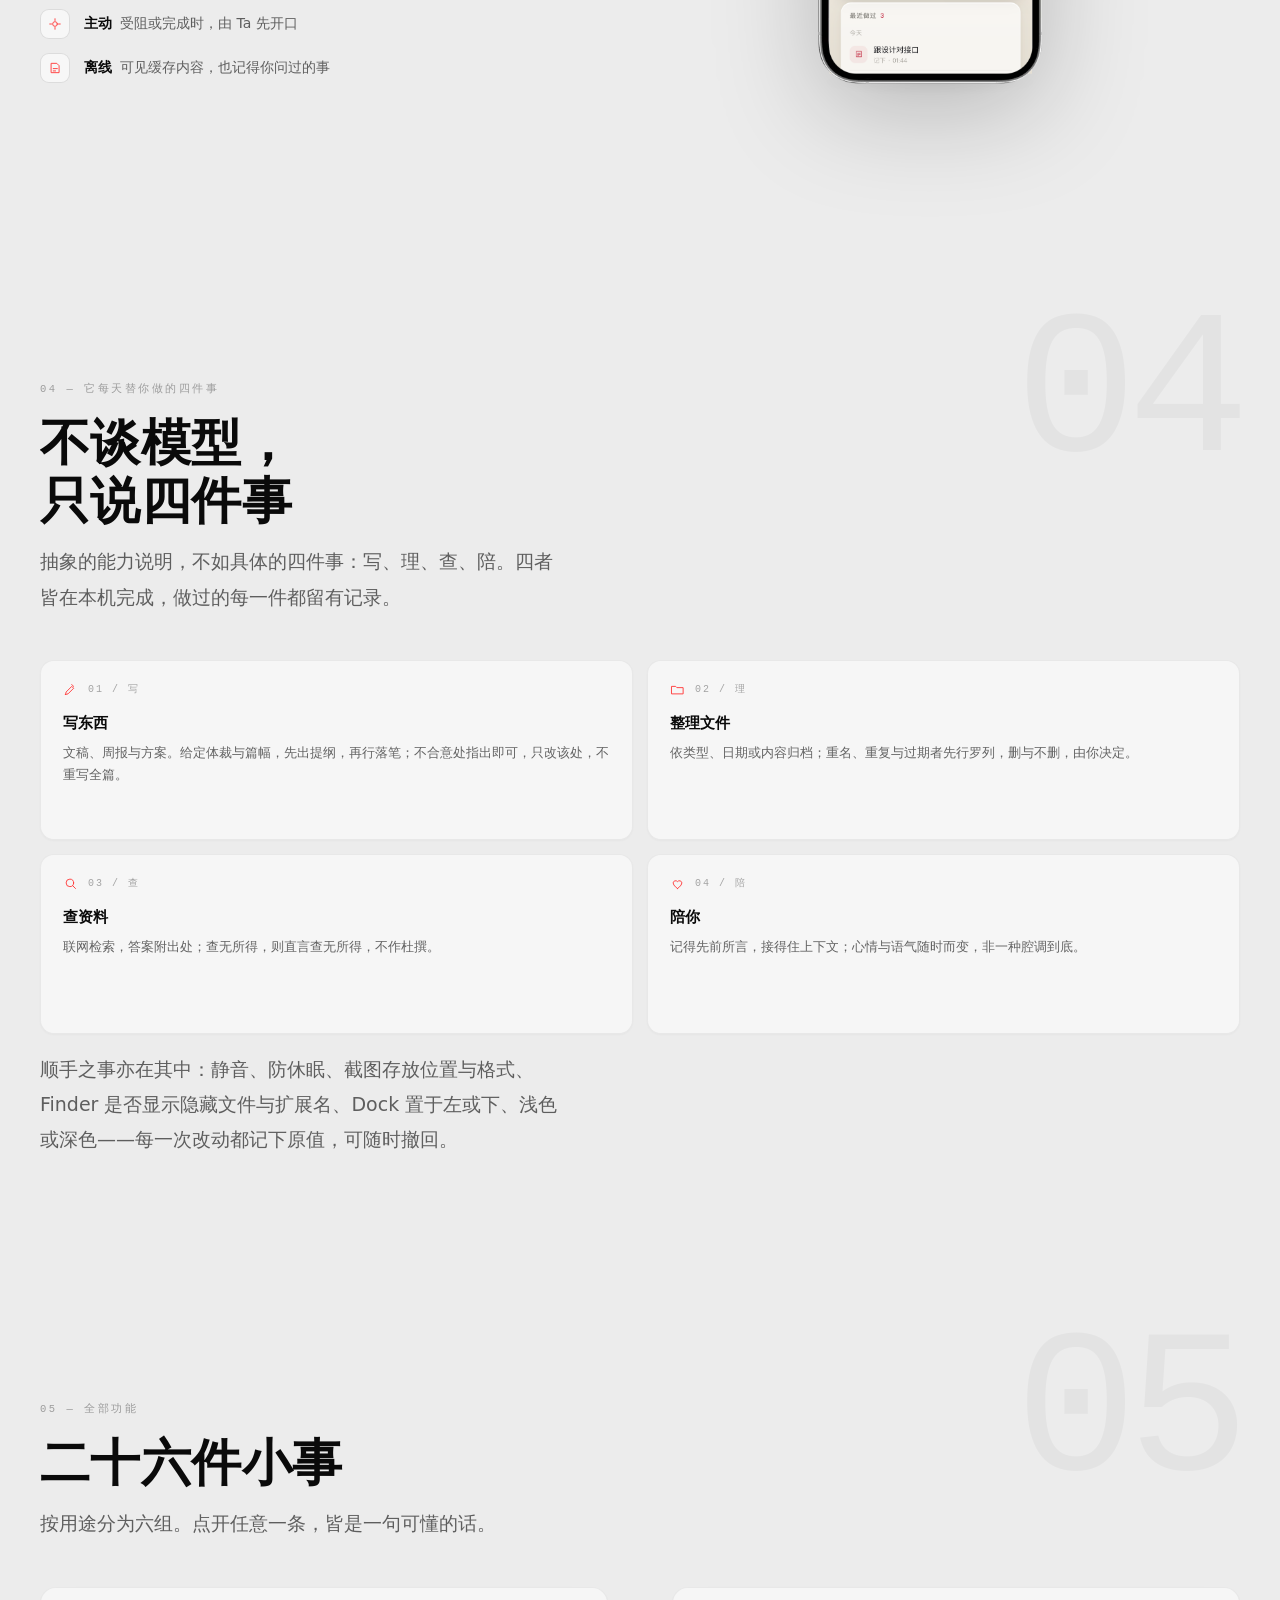
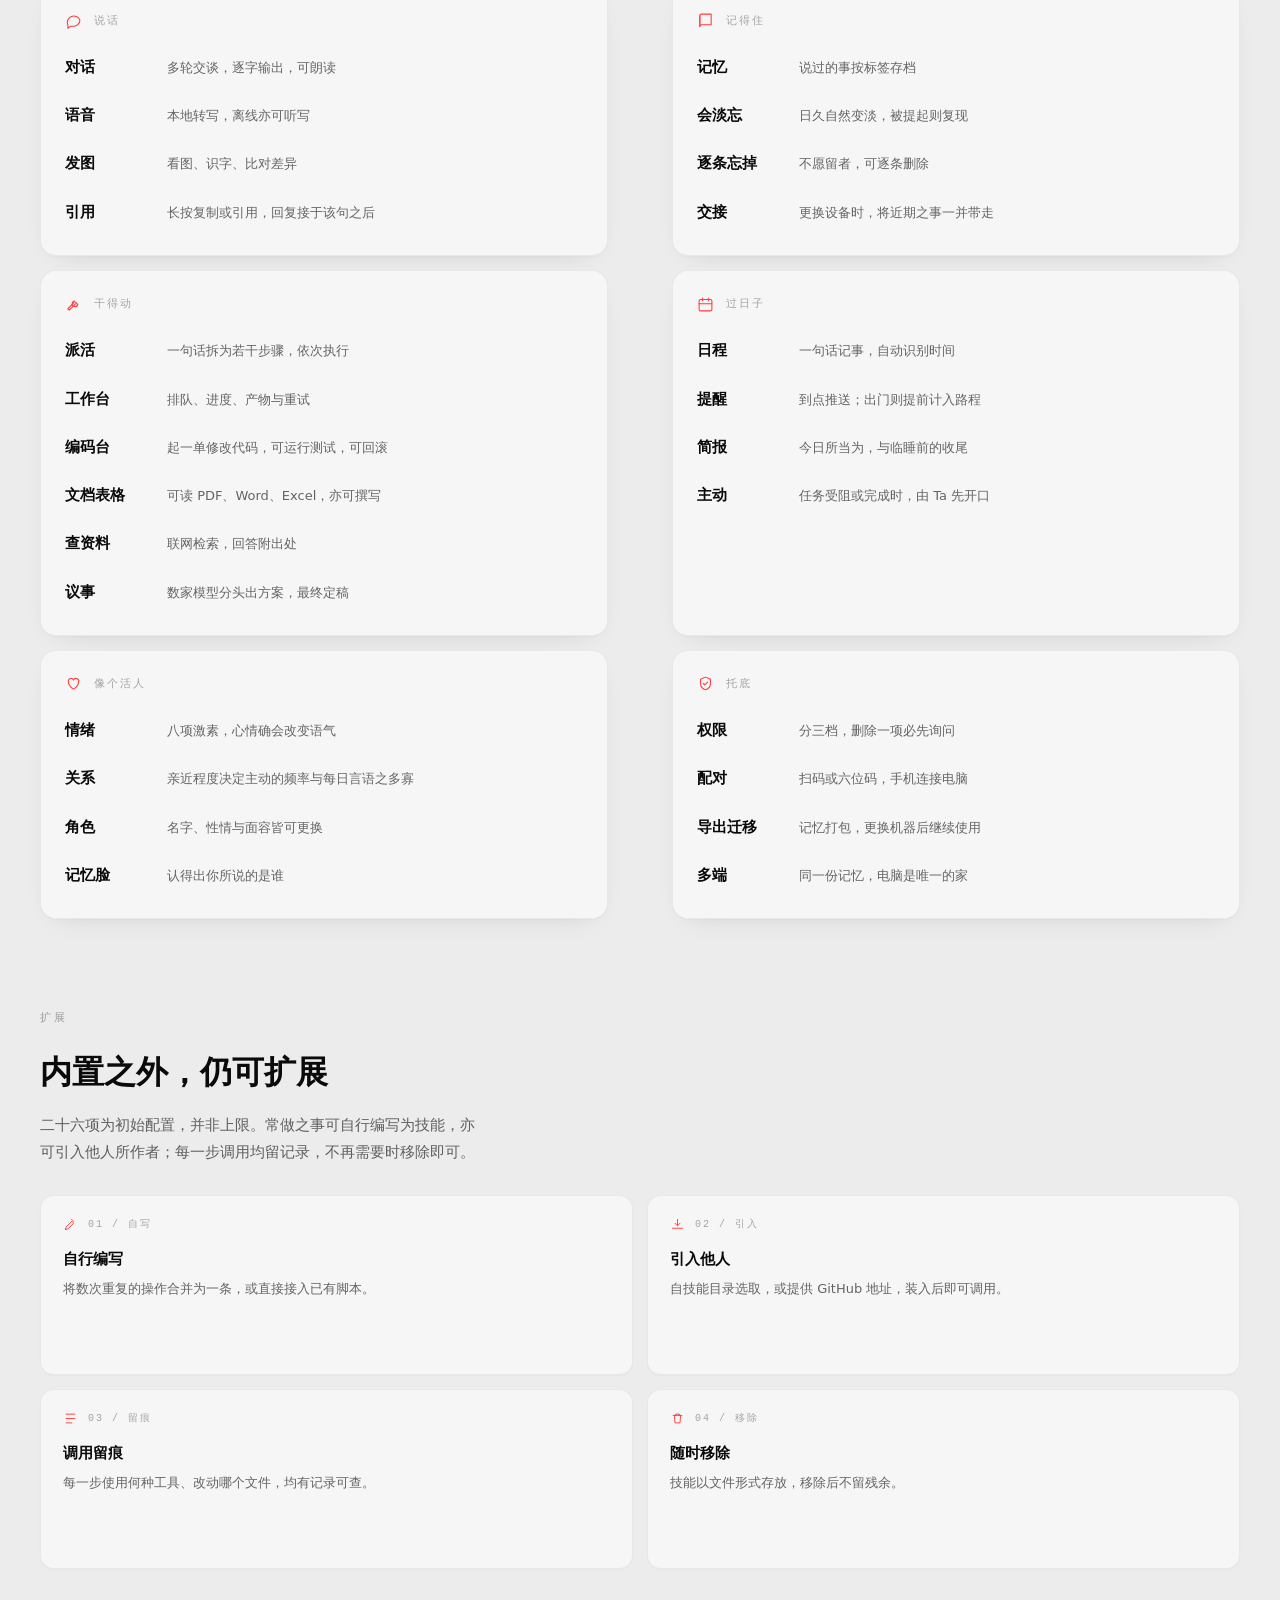
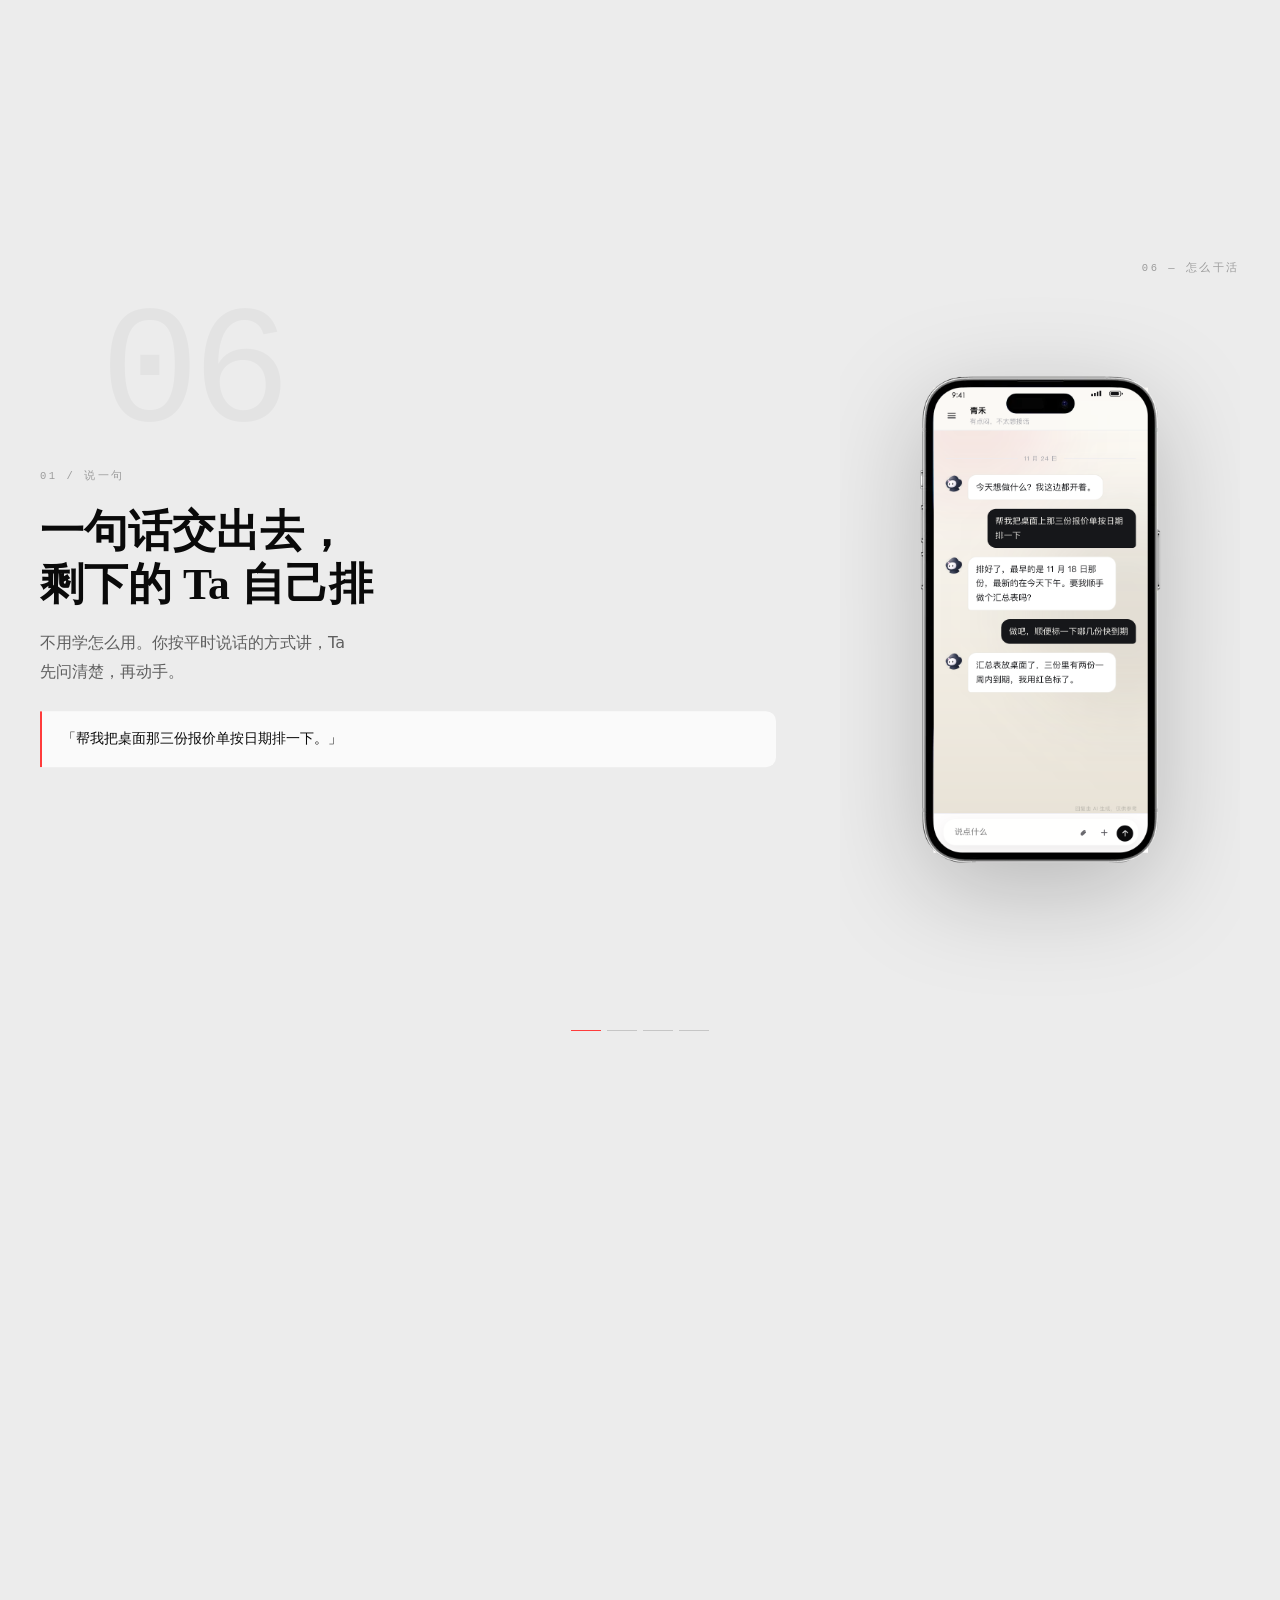
==== commit 816a25a4: "官网更新：2026-11-27 12:12" ====
--- a/index.html
+++ b/index.html
@@ -1,6 +1,7 @@
 <!doctype html>
 <html lang="zh-CN">
 <head>
+<script>document.documentElement.className+=" js";</script>
 <meta charset="utf-8">
 <meta name="viewport" content="width=device-width,initial-scale=1,viewport-fit=cover">
 <meta http-equiv="Cache-Control" content="no-store, no-cache, must-revalidate">
@@ -157,13 +158,14 @@
 .kicker{font-family:var(--mono);font-size:10.5px;letter-spacing:.24em;color:var(--fg3);margin-bottom:16px}
 
 /* 揭示：clip 擦出 */
-.rv{opacity:0;transform:translateY(26px);
+html.js .rv{opacity:0;transform:translateY(26px);
   transition:opacity .9s cubic-bezier(.22,.7,.3,1),transform .9s cubic-bezier(.22,.7,.3,1)}
-.rv.on{opacity:1;transform:none}
+html.js .rv.on{opacity:1;transform:none}
 h1 .ln,h2 .ln{display:block;overflow:hidden}
-h1 .ln>i,h2 .ln>i{display:block;font-style:normal;transform:translateY(110%);
+h1 .ln>i,h2 .ln>i{display:block;font-style:normal;transform:none;}
   transition:transform 1.1s cubic-bezier(.19,1,.22,1)}
-.on h1 .ln>i,.on h2 .ln>i,h1.on .ln>i,h2.on .ln>i{transform:none}
+html.js h1 .ln>i,html.js h2 .ln>i{transform:translateY(110%)}
+html.js .on h1 .ln>i,html.js .on h2 .ln>i,html.js h1.on .ln>i,html.js h2.on .ln>i{transform:none}
 
 /* ══════════ 电脑端窗口 ══════════ */
 .macw{position:relative;width:100%;aspect-ratio:2730/1535;opacity:0;transform:perspective(1800px) rotateX(6deg);
